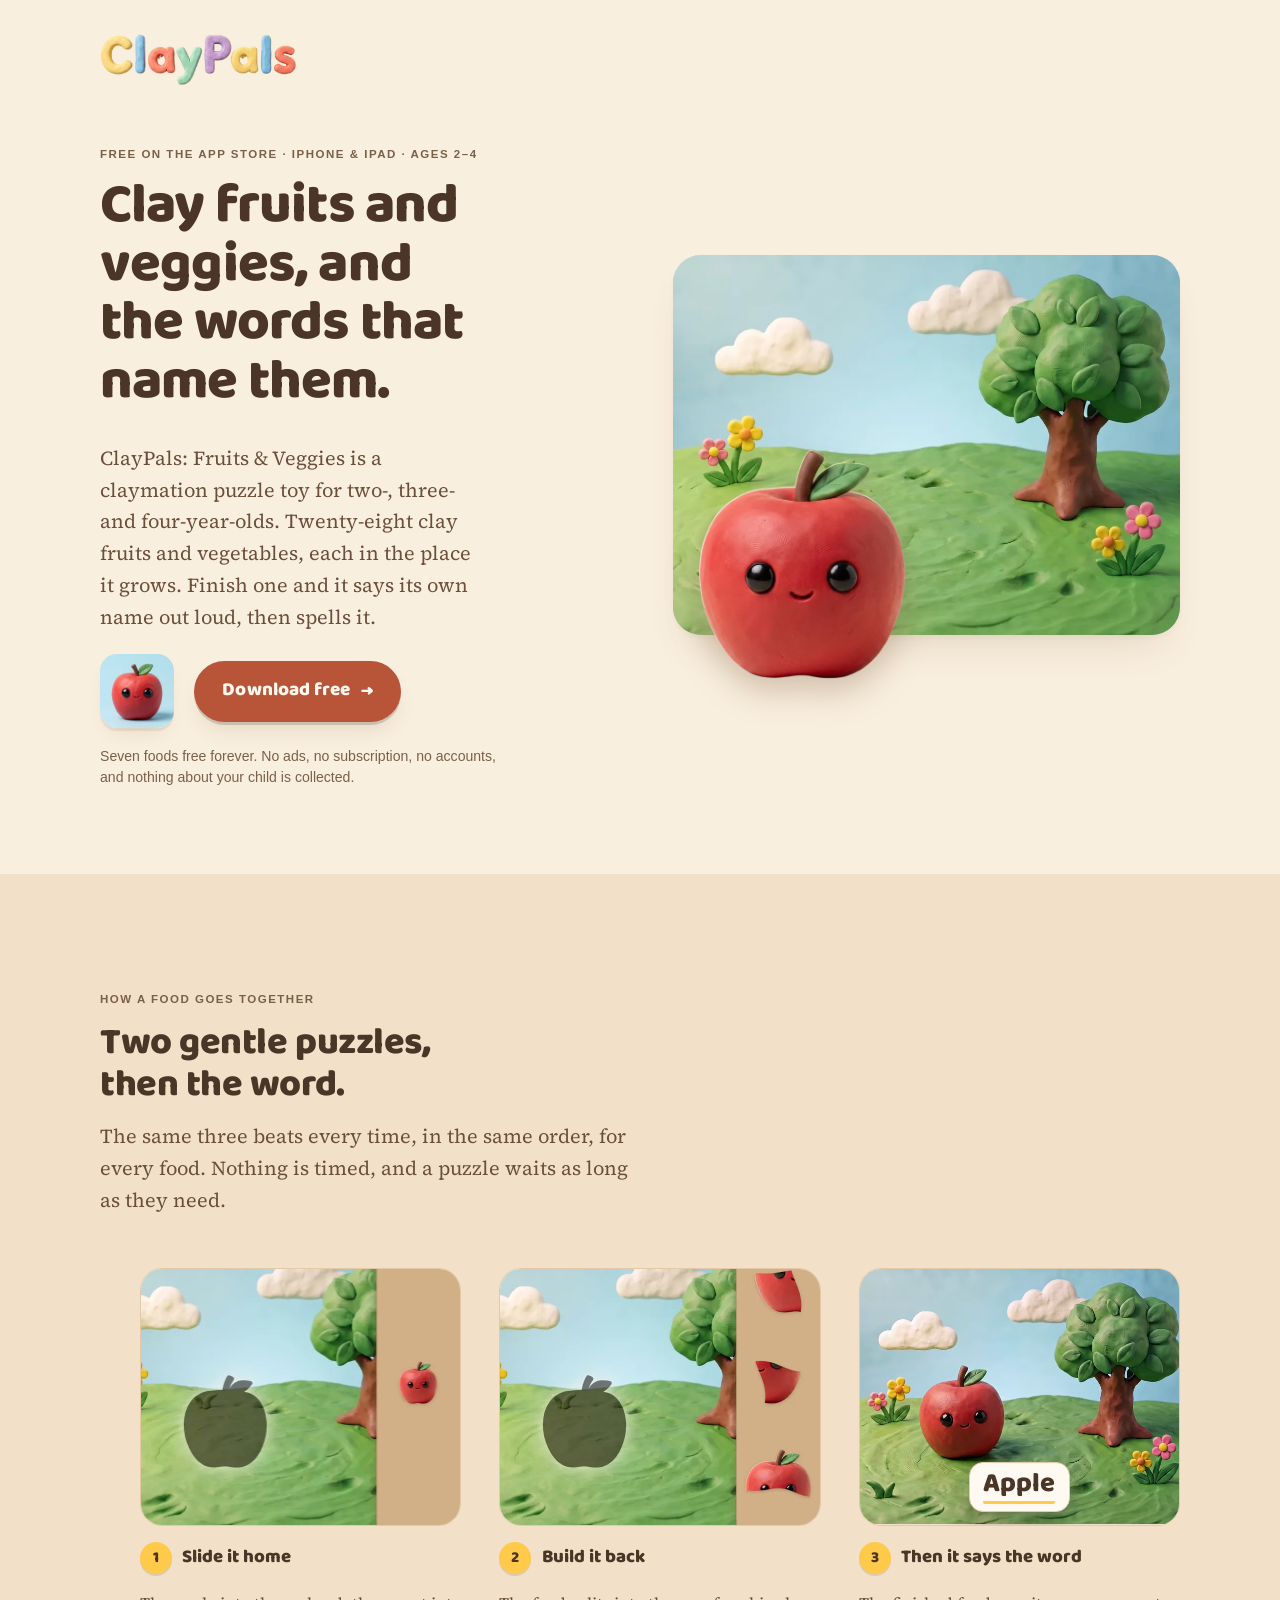
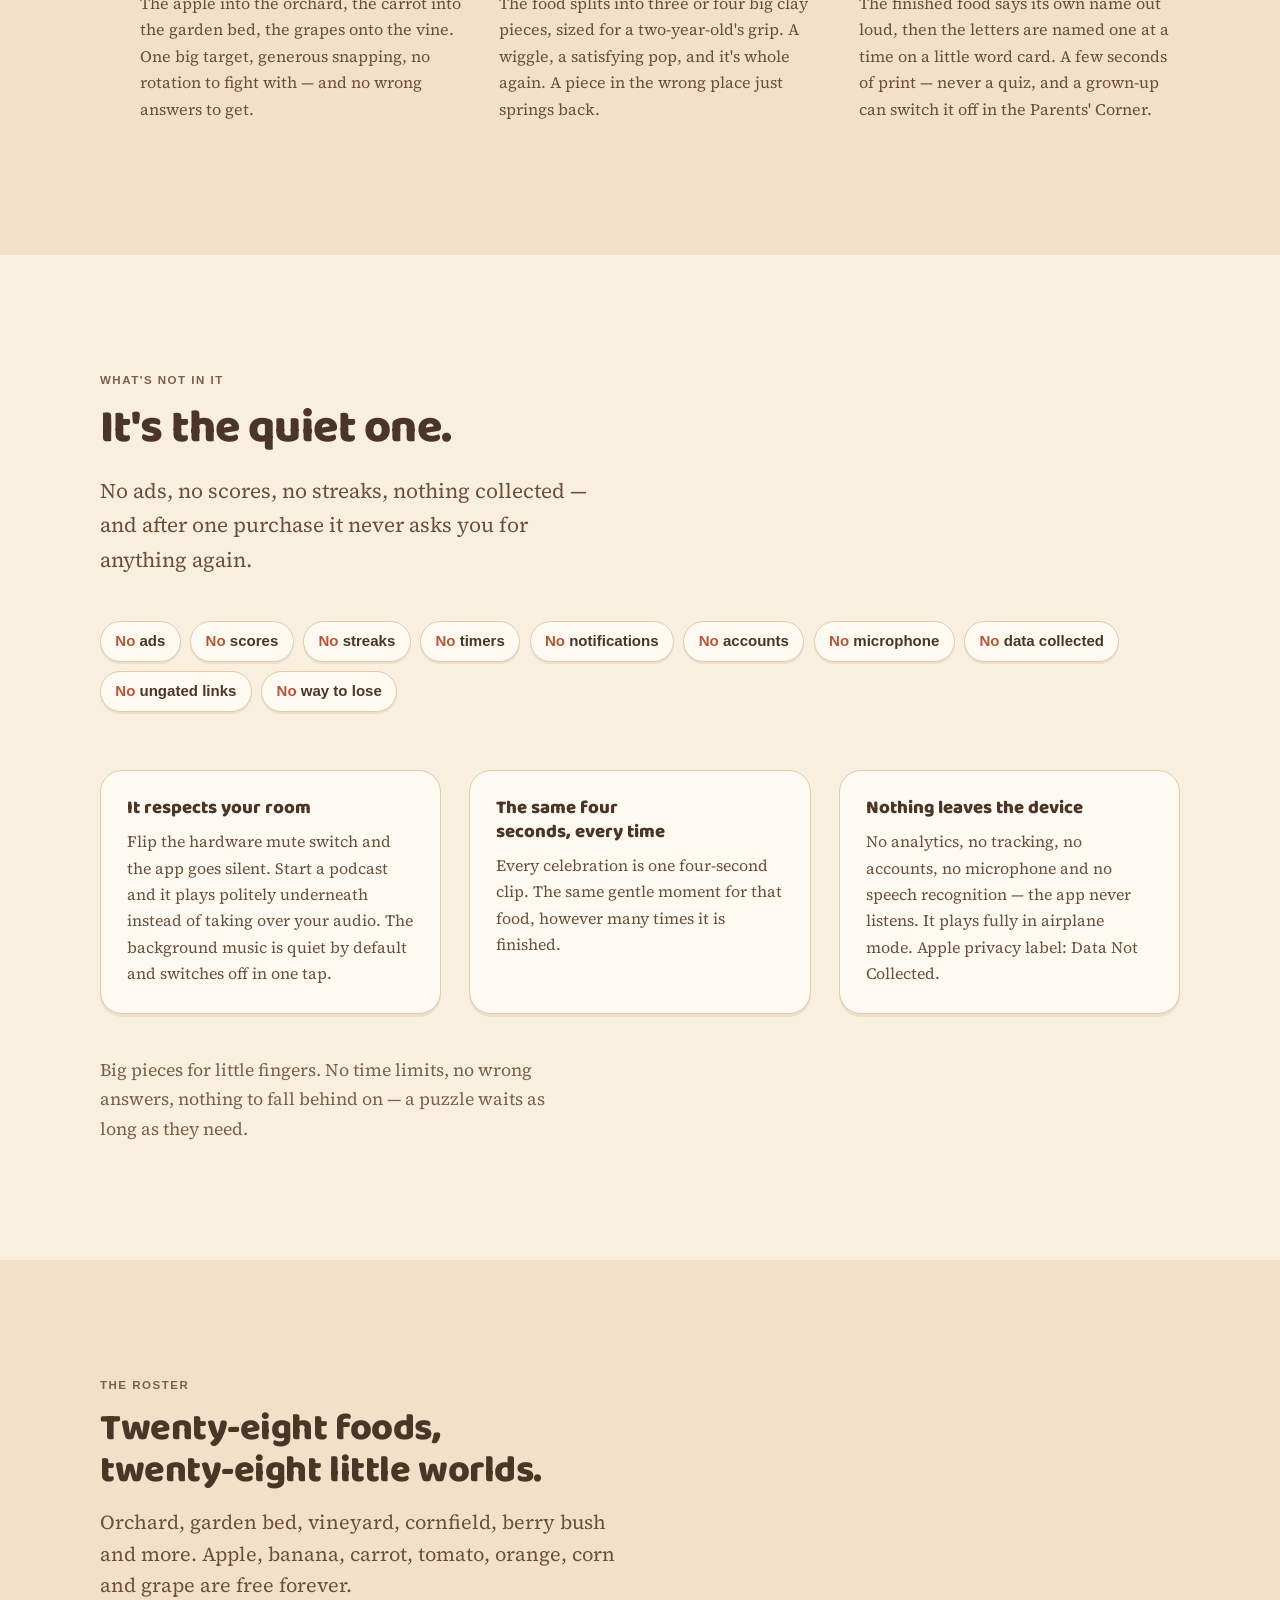
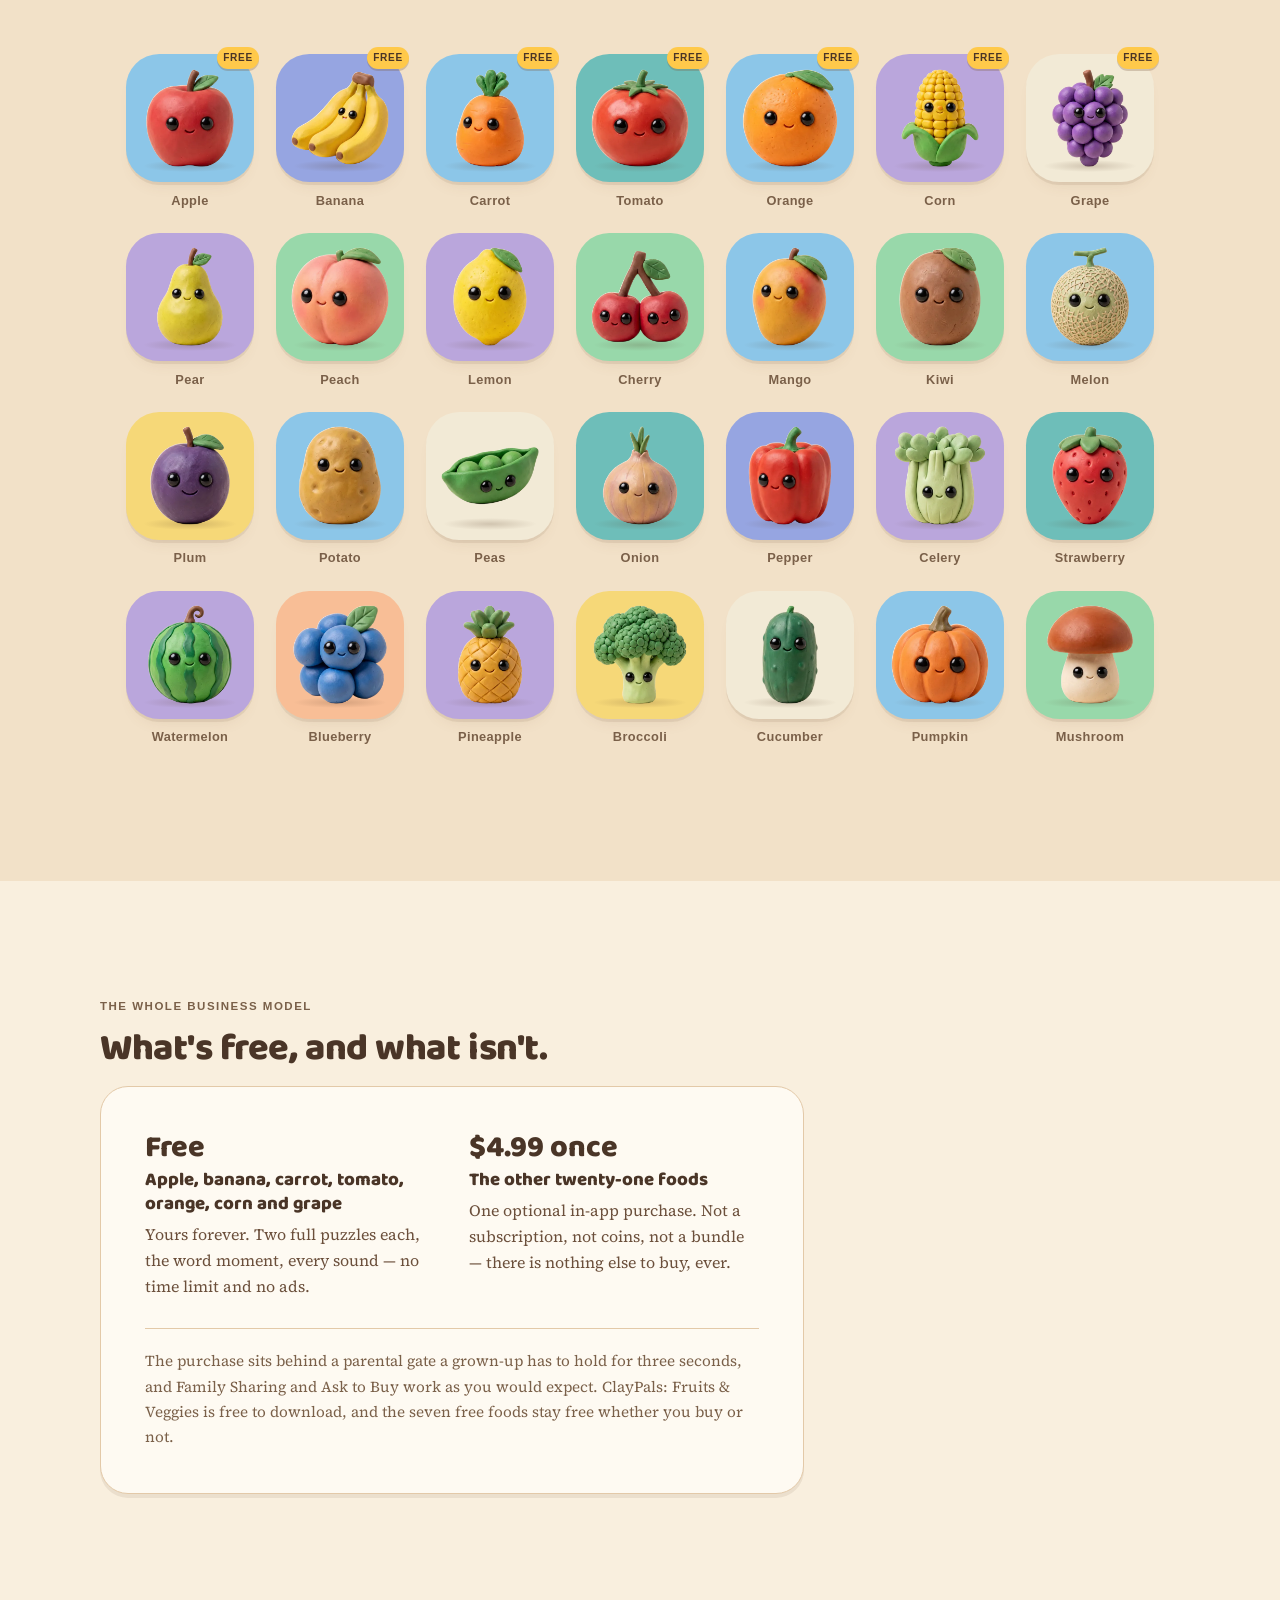
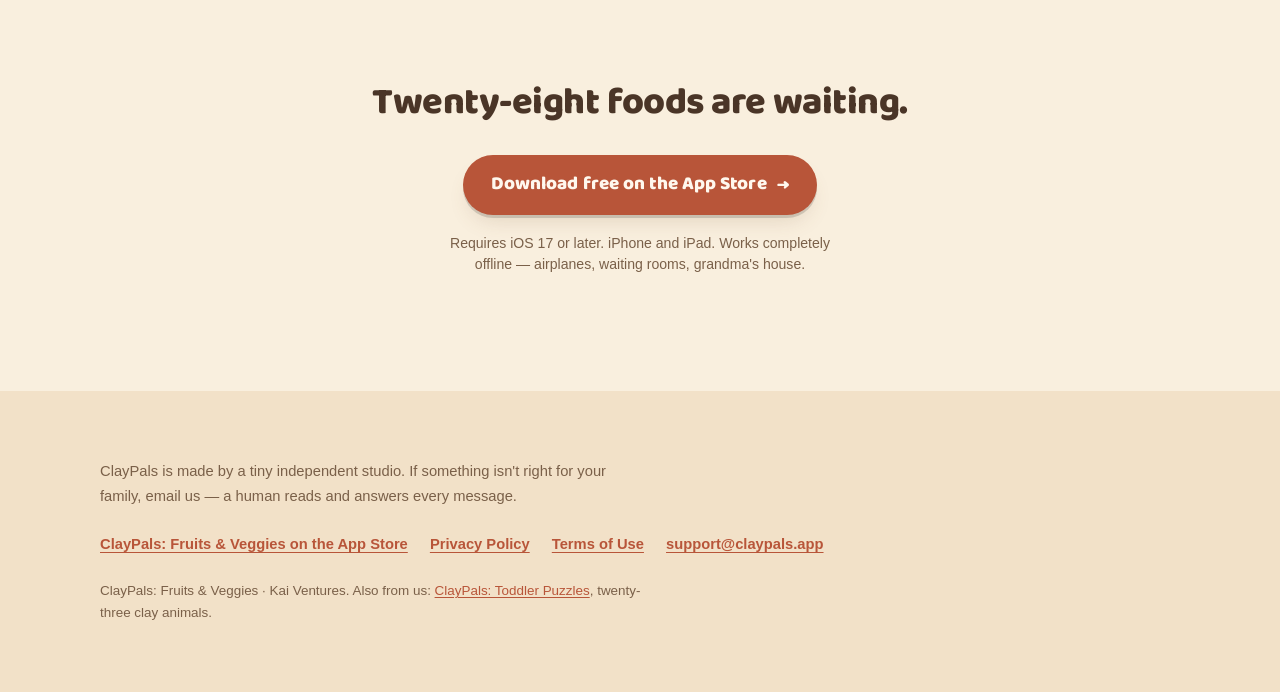
==== produce/index.html @ b1f15585 "site: landing page for ClayPals: Fruits & Veggies at /produce/ claypals.app/produce/ was a 404 while" ====
<!doctype html>
<html lang="en">
<head>
<!-- Google tag (gtag.js) -->
<script async src="https://www.googletagmanager.com/gtag/js?id=G-KVS5B771EK"></script>
<script>
  window.dataLayer = window.dataLayer || [];
  function gtag(){dataLayer.push(arguments);}
  gtag('js', new Date());

  gtag('config', 'G-KVS5B771EK');
</script>

<!-- Meta Pixel Code -->
<script>
!function(f,b,e,v,n,t,s)
{if(f.fbq)return;n=f.fbq=function(){n.callMethod?
n.callMethod.apply(n,arguments):n.queue.push(arguments)};
if(!f._fbq)f._fbq=n;n.push=n;n.loaded=!0;n.version='2.0';
n.queue=[];t=b.createElement(e);t.async=!0;
t.src=v;s=b.getElementsByTagName(e)[0];
s.parentNode.insertBefore(t,s)}(window, document,'script',
'https://connect.facebook.net/en_US/fbevents.js');
fbq('init', '1693906458397139');
fbq('track', 'PageView');
</script>
<noscript><img height="1" width="1" style="display:none"
src="https://www.facebook.com/tr?id=1693906458397139&ev=PageView&noscript=1"
/></noscript>
<!-- End Meta Pixel Code -->

<meta charset="utf-8">
<meta name="viewport" content="width=device-width, initial-scale=1, viewport-fit=cover">
<title>ClayPals: Fruits &amp; Veggies — a claymation puzzle toy for ages 2–4</title>
<meta name="description" content="Slide the clay apple into its orchard, then build it back from big pieces. 28 clay fruits and vegetables for 2–4 year olds. Free on the App Store — no ads, no scores, nothing collected.">
<link rel="canonical" href="https://claypals.app/produce/">

<meta property="og:type" content="website">
<meta property="og:site_name" content="ClayPals">
<meta property="og:title" content="ClayPals: Fruits &amp; Veggies — a claymation puzzle toy for 2–4 year olds">
<meta property="og:description" content="Clay fruits and vegetables, and the words that name them. 28 claymation puzzles, free on the App Store. No ads, no scores, nothing collected.">
<meta property="og:url" content="https://claypals.app/produce/">
<meta property="og:image" content="https://claypals.app/assets/img/og-cover-produce.jpg">
<meta property="og:image:width" content="1200">
<meta property="og:image:height" content="630">
<meta property="og:image:alt" content="A red clay apple in a green clay orchard, beside the word ClayPals.">
<meta name="twitter:card" content="summary_large_image">
<meta name="twitter:title" content="ClayPals: Fruits &amp; Veggies — a claymation puzzle toy for 2–4 year olds">
<meta name="twitter:description" content="Clay fruits and vegetables, and the words that name them. Free on the App Store.">
<meta name="twitter:image" content="https://claypals.app/assets/img/og-cover-produce.jpg">

<!-- Light is the default everywhere, regardless of the visitor's OS setting: the
     app itself is warm cream and the page should look like the app. No
     `media=(prefers-color-scheme)` variant here on purpose — a second, dark
     theme-color would hand a dark-mode phone a dark browser chrome around a
     light page. Dark stays available as an explicit opt-in via
     :root[data-theme="dark"]. -->
<meta name="theme-color" content="#f9efde">
<meta name="apple-itunes-app" content="app-id=6798962112">
<link rel="icon" href="../assets/icon/produce-favicon-32.png" sizes="32x32">
<link rel="apple-touch-icon" href="../assets/icon/produce-apple-touch-icon.png">

<link rel="preload" href="../assets/fonts/baloo800.woff2" as="font" type="font/woff2" crossorigin>
<link rel="preload" href="../assets/fonts/ss4-400.woff2" as="font" type="font/woff2" crossorigin>

<style>
/* ── Faces ─────────────────────────────────────────────────────────────── */
@font-face{font-family:"Baloo 2";src:url(../assets/fonts/baloo800.woff2) format("woff2");font-weight:800;font-style:normal;font-display:swap}
@font-face{font-family:"Baloo 2";src:url(../assets/fonts/baloo600.woff2) format("woff2");font-weight:600;font-style:normal;font-display:swap}
@font-face{font-family:"Source Serif 4";src:url(../assets/fonts/ss4-400.woff2) format("woff2");font-weight:400;font-style:normal;font-display:swap}
@font-face{font-family:"Source Serif 4";src:url(../assets/fonts/ss4-600.woff2) format("woff2");font-weight:600;font-style:normal;font-display:swap}

/* ── Tokens ────────────────────────────────────────────────────────────── */
:root{
  /* Every value below is lifted from the app: ClayPalette.swift, StorePalette
     (ParentalGate.swift) and the tileColor entries in puzzles.json. */
  --bg:#f9efde;            /* ClayPalette.cream */
  --bg-sunk:#f2e1c8;       /* ClayPalette.warmSand */
  --surface:#fefaf2;
  --rim:#e3c9a8;           /* StorePalette.tileRim */
  --ink:#4a3527;
  --ink-body:#6b4f3b;      /* StorePalette.text */
  --ink-soft:#7a6049;
  --terra:#e07a5e;         /* StorePalette.buy */
  --terra-press:#b85539;
  --btn-bg:#b85539;
  --btn-ink:#fff8ee;
  --sky:#8cc6e8;           /* puzzles.json skyBlue — the app icon's ground */
  --shelf:#d3b087;         /* ClayPalette.shelf */
  --shelf-shadow:#7b5b3e;  /* ClayPalette.shelfShadow */
  --star:#ffc94a;          /* StorePalette.star */
  --cast:rgba(123,91,62,.20);
  --cast-soft:rgba(123,91,62,.11);

  --measure:34rem;
  --gutter:clamp(20px,5vw,40px);
  --section:clamp(64px,11vw,116px);
  --radius:28px;
}
/* Dark palette — a dim room, not an inversion. Clay keeps its warmth.
   OPT-IN ONLY. The `@media (prefers-color-scheme:dark)` block that used to sit
   here was removed deliberately: a parent on a dark-mode phone was getting a
   dark page for an app that is warm cream. The tokens in :root above are the
   light ones and they are the default for everyone; dark applies only when
   something explicitly stamps data-theme="dark" on <html>. If a dark rule is
   ever added elsewhere in this file it must be scoped the same way — an
   OS-driven media query anywhere leaves a half-dark page. */
:root[data-theme="dark"]{
  --bg:#241c15; --bg-sunk:#1a140e; --surface:#33261c; --rim:#4c3a2b;
  --ink:#f7e9d4; --ink-body:#e2d1bb; --ink-soft:#bda68d;
  --terra:#ea8b70; --terra-press:#f0a289;
  --btn-bg:#e07a5e; --btn-ink:#2a1e15;
  --shelf:#7b5b3e; --shelf-shadow:#120d09;
  --cast:rgba(0,0,0,.42); --cast-soft:rgba(0,0,0,.28);
}
:root[data-theme="light"]{
  --bg:#f9efde; --bg-sunk:#f2e1c8; --surface:#fefaf2; --rim:#e3c9a8;
  --ink:#4a3527; --ink-body:#6b4f3b; --ink-soft:#7a6049;
  --terra:#e07a5e; --terra-press:#b85539;
  --btn-bg:#b85539; --btn-ink:#fff8ee;
  --shelf:#d3b087; --shelf-shadow:#7b5b3e;
  --cast:rgba(123,91,62,.20); --cast-soft:rgba(123,91,62,.11);
}

/* ── Base ──────────────────────────────────────────────────────────────── */
*,*::before,*::after{box-sizing:border-box}
html{-webkit-text-size-adjust:100%}
body{
  margin:0;background:var(--bg);color:var(--ink-body);
  font-family:"Source Serif 4",Georgia,"Times New Roman",serif;
  font-size:17px;line-height:1.66;
  -webkit-font-smoothing:antialiased;
  overflow-x:hidden;
}
img{max-width:100%;height:auto;display:block}
a{color:var(--terra-press);text-underline-offset:.18em;text-decoration-thickness:.08em}
a:hover{color:var(--terra)}
:focus-visible{outline:3px solid var(--terra);outline-offset:3px;border-radius:6px}

h1,h2,h3,.wordmark,.btn{font-family:"Baloo 2",ui-rounded,"Trebuchet MS",system-ui,sans-serif;font-weight:800;color:var(--ink);text-wrap:balance}
h1{font-size:clamp(2.05rem,6.4vw,3.5rem);line-height:1.05;letter-spacing:-.015em;margin:0 0 .55em}
h2{font-size:clamp(1.55rem,4.4vw,2.35rem);line-height:1.12;letter-spacing:-.012em;margin:0 0 .4em}
h3{font-size:1.16rem;line-height:1.28;margin:0 0 .3em}
p{margin:0 0 1.05em}
p:last-child{margin-bottom:0}

.label{
  font-family:ui-sans-serif,-apple-system,BlinkMacSystemFont,"Segoe UI",Roboto,sans-serif;
  font-size:.72rem;font-weight:650;letter-spacing:.13em;text-transform:uppercase;
  color:var(--ink-soft);margin:0 0 1.1em;
}
.lead{font-size:clamp(1.06rem,2.1vw,1.24rem);line-height:1.6;color:var(--ink-body)}

.wrap{width:min(1080px,100% - var(--gutter)*2);margin-inline:auto}
.prose{max-width:var(--measure)}
section{padding-block:var(--section)}

/* ── Buttons ───────────────────────────────────────────────────────────── */
.btn{
  display:inline-flex;align-items:center;gap:.55em;
  background:var(--btn-bg);color:var(--btn-ink);
  font-size:1.18rem;font-weight:800;letter-spacing:.005em;
  padding:.78em 1.5em;border-radius:999px;text-decoration:none;
  box-shadow:0 3px 0 rgba(0,0,0,.14), 0 12px 22px -8px var(--cast);
  transition:transform .16s cubic-bezier(.2,.9,.3,1.4), box-shadow .16s ease, background-color .16s ease;
}
.btn:hover{color:var(--btn-ink);transform:translateY(-2px);box-shadow:0 5px 0 rgba(0,0,0,.14),0 18px 28px -10px var(--cast)}
.btn:active{transform:translateY(2px);box-shadow:0 1px 0 rgba(0,0,0,.14),0 6px 14px -8px var(--cast)}
.btn .arrow{font-size:.9em;transform:translateY(.04em)}
.btn-note{
  font-family:ui-sans-serif,-apple-system,BlinkMacSystemFont,"Segoe UI",Roboto,sans-serif;
  font-size:.88rem;line-height:1.5;color:var(--ink-soft);margin:1.05em 0 0;max-width:26rem;
}

/* ── Header ────────────────────────────────────────────────────────────── */
.masthead{padding-top:clamp(22px,4vw,34px)}
.wordmark{display:inline-block;text-decoration:none}
.wordmark img{width:clamp(148px,22vw,196px);height:auto}

/* App icon beside the CTA, so the page and the store listing read as one
   product. Corner radius matches how iOS renders a home-screen icon. */
.cta-row{display:flex;align-items:center;gap:clamp(14px,2.5vw,20px);flex-wrap:wrap;margin:0 0 1.05em}
.appicon{
  width:74px;height:74px;flex:none;border-radius:23%;
  box-shadow:0 3px 0 var(--cast-soft),0 10px 20px -10px var(--cast);
}

/* ── Hero ──────────────────────────────────────────────────────────────── */
.hero{padding-top:clamp(30px,6vw,52px);padding-bottom:clamp(48px,8vw,86px)}
.hero-grid{display:grid;gap:clamp(38px,6vw,54px);align-items:center}
@media (min-width:900px){.hero-grid{grid-template-columns:1.02fr 1fr;gap:56px}}
.hero h1{text-wrap:pretty}
.hero .lead{max-width:38ch}
@media (min-width:900px){.hero h1{max-width:15ch;text-wrap:balance}}

/* The diorama: the scene as a photographed plate, the pal standing in it. */
.diorama{position:relative;isolation:isolate;padding-bottom:clamp(26px,5vw,44px)}
.plate{
  position:relative;border-radius:var(--radius);overflow:hidden;
  background:var(--sky);aspect-ratio:4/3;
  box-shadow:0 2px 0 rgba(255,255,255,.5) inset, 0 22px 40px -18px var(--cast), 0 3px 10px -4px var(--cast-soft);
}
.plate img{width:100%;height:100%;object-fit:cover}
.pal{
  position:absolute;left:5%;bottom:0;width:41%;z-index:2;
  filter:drop-shadow(0 14px 16px rgba(123,91,62,.32));
  transform-origin:50% 100%;
}
.pal-shadow{
  position:absolute;left:9%;bottom:calc(clamp(26px,5vw,44px) - 6px);width:40%;height:22px;
  background:radial-gradient(ellipse at center,var(--cast) 0%,rgba(123,91,62,0) 70%);
  z-index:1;
}
:root[data-theme="dark"] .pal-shadow{background:radial-gradient(ellipse at center,rgba(0,0,0,.5) 0%,rgba(0,0,0,0) 70%)}

/* ── Steps ─────────────────────────────────────────────────────────────── */
.band{background:var(--bg-sunk)}
.steps{display:grid;gap:clamp(30px,5vw,44px);margin-top:clamp(34px,5vw,52px)}
@media (min-width:820px){.steps{grid-template-columns:repeat(3,1fr);gap:38px}}
.step{display:grid;gap:1rem;align-content:start}
.step-art{
  position:relative;border-radius:22px;background:var(--surface);
  border:1px solid var(--rim);aspect-ratio:5/4;overflow:hidden;
  display:grid;place-items:center;
}
/* Absolute so the percentage box is definite — a grid row auto-sizes, and a
   percentage height against it silently falls back to auto and overflows. */
.step-art img{position:absolute;inset:0;width:100%;height:100%}
.step-art.bleed img{object-fit:cover}          /* scene composite, pre-cropped 5:4 */
.step-art.inset img{object-fit:contain;padding:18px}   /* cutout, with air around it */
/* Moving panels ride in exactly the same box as the stills — same 5:4 card,
   same 22px radius, same 1px rim, clipped by the card's own overflow:hidden —
   so the three cards still read as one set. Both clips are authored 5:4, so
   `cover` crops nothing; it is here to guarantee the fill if a re-encode ever
   drifts. Absolute for the same reason the images are: a percentage height
   against an auto-sized grid row silently falls back to auto and overflows. */
.step-art video{position:absolute;inset:0;width:100%;height:100%;object-fit:cover;background:var(--bg-sunk)}
.step-art--slide,.step-art--build{background:var(--shelf)}
.step-art--word{background:var(--bg)}
.step-num{
  display:inline-grid;place-items:center;width:2rem;height:2rem;flex:none;
  background:var(--star);color:#4a3527;border-radius:50%;
  font-family:"Baloo 2",ui-rounded,system-ui,sans-serif;font-weight:800;font-size:.98rem;
  box-shadow:0 2px 0 rgba(0,0,0,.10);
}
.step-head{display:flex;align-items:center;gap:.65rem}
.step-head h3{margin:0}
.step p{font-size:1rem;color:var(--ink-body)}

/* Word card — the produce app's word card, rebuilt in CSS. This is NOT the
   animals page's tan clay card: Fruits & Veggies shows a cream card with the
   word in mixed case over a yellow crayon underline (App Store screenshot
   04-word-moment, claypals-produce docs/release/screenshots). It sits over the
   completion film, low and small, because the apple stands lower in its film
   than the dog does in his, and a bigger card would cover its face. */
.wordcard{
  background:var(--surface);border:1px solid var(--rim);border-radius:14px;
  padding:.28em .8em .42em;
}
.step-art--word .wordcard{
  position:relative;z-index:1;align-self:end;margin-bottom:4%;
  box-shadow:0 3px 0 var(--cast-soft), 0 10px 24px rgba(0,0,0,.24);
}
.wordcard span{
  display:block;font-family:"Baloo 2",ui-rounded,system-ui,sans-serif;font-weight:800;
  font-size:clamp(1.35rem,2.6vw,1.7rem);line-height:1.15;color:var(--ink);
  border-bottom:3px solid var(--star);border-radius:2px;padding-bottom:.06em;
}

/* ── Quiet section ─────────────────────────────────────────────────────── */
.quiet-statement{font-size:clamp(1.9rem,5.6vw,2.9rem)}
.quiet-sub{font-size:clamp(1.08rem,2.4vw,1.3rem);max-width:32rem;color:var(--ink-body)}
.chips{display:flex;flex-wrap:wrap;gap:.6rem;margin:clamp(30px,5vw,44px) 0 0;padding:0;list-style:none}
.chips li{
  font-family:ui-sans-serif,-apple-system,BlinkMacSystemFont,"Segoe UI",Roboto,sans-serif;
  font-size:.94rem;font-weight:600;color:var(--ink);
  background:var(--surface);border:1px solid var(--rim);
  padding:.46em .95em;border-radius:999px;
  box-shadow:0 2px 0 var(--cast-soft);
}
.chips li b{font-weight:800;color:var(--terra-press)}

.proofs{display:grid;gap:clamp(22px,3.5vw,28px);margin-top:clamp(38px,6vw,58px)}
@media (min-width:760px){.proofs{grid-template-columns:repeat(3,1fr)}}
.proof{
  background:var(--surface);border:1px solid var(--rim);border-radius:22px;
  padding:clamp(20px,3vw,26px);box-shadow:0 3px 0 var(--cast-soft);
}
.proof h3{margin-bottom:.45em}
.proof p{font-size:.99rem;margin:0}
.pace{margin-top:clamp(30px,4vw,42px);font-size:1.1rem;color:var(--ink-soft);max-width:30rem}

/* ── Shelf of foods ─────────────────────────────────────────────────────── */
.shelf{display:flex;flex-wrap:wrap;justify-content:center;gap:clamp(14px,2.4vw,22px);margin-top:clamp(36px,5vw,52px);padding:0;list-style:none}
.shelf li{flex:0 1 100px;max-width:150px;text-align:center}  /* 3 across at 390px */
@media (min-width:560px){.shelf li{flex-basis:132px}}
/* 128px lands 7 per row at full width, so 28 breaks 7·7·7·7 rather than 8·8·8·4. */
@media (min-width:900px){.shelf li{flex-basis:128px}}
.tile{
  position:relative;aspect-ratio:1;border-radius:26%;
  display:grid;place-items:center;padding:9%;
  box-shadow:0 3px 0 var(--cast-soft),0 10px 18px -12px var(--cast);
}
.tile::after{
  content:"";position:absolute;inset:auto 14% 8% 14%;height:9%;border-radius:50%;
  background:radial-gradient(ellipse at center,rgba(90,62,40,.22) 0%,rgba(90,62,40,0) 72%);
}
.tile img{position:relative;z-index:1;width:100%}
.tile .free{
  position:absolute;z-index:2;top:-7px;right:-5px;
  font-family:ui-sans-serif,-apple-system,BlinkMacSystemFont,"Segoe UI",Roboto,sans-serif;
  font-size:.63rem;font-weight:800;letter-spacing:.07em;text-transform:uppercase;
  background:var(--star);color:#4a3527;padding:.28em .6em;border-radius:999px;
  box-shadow:0 2px 0 rgba(123,91,62,.28);
}
.shelf .name{
  display:block;margin-top:.6em;
  font-family:ui-sans-serif,-apple-system,BlinkMacSystemFont,"Segoe UI",Roboto,sans-serif;
  font-size:.8rem;font-weight:600;letter-spacing:.03em;color:var(--ink-soft);
}

/* ── Price ─────────────────────────────────────────────────────────────── */
.price-card{
  background:var(--surface);border:1px solid var(--rim);border-radius:var(--radius);
  padding:clamp(26px,5vw,44px);box-shadow:0 4px 0 var(--cast-soft);
  max-width:44rem;
}
.price-split{display:grid;gap:clamp(20px,3vw,30px);margin:0 0 1.6em;padding:0;list-style:none}
@media (min-width:640px){.price-split{grid-template-columns:1fr 1fr;gap:34px}}
.price-split h3{margin-bottom:.25em}
.price-split .amount{
  font-family:"Baloo 2",ui-rounded,system-ui,sans-serif;font-weight:800;
  font-size:1.9rem;color:var(--ink);line-height:1.1;display:block;margin-bottom:.18em;
}
.price-split p{font-size:.99rem;margin:0}
.fineprint{font-size:.95rem;color:var(--ink-soft);border-top:1px solid var(--rim);padding-top:1.3em;margin-top:0}

/* ── Closing + footer ──────────────────────────────────────────────────── */
.closing{text-align:center;padding-top:clamp(38px,6vw,72px)}
.closing .btn{margin-top:.8em}
.closing .btn-note{margin-inline:auto}
footer{
  background:var(--bg-sunk);padding-block:clamp(44px,7vw,68px);
  font-family:ui-sans-serif,-apple-system,BlinkMacSystemFont,"Segoe UI",Roboto,sans-serif;
  font-size:.92rem;color:var(--ink-soft);
}
footer p{max-width:34rem}
.footlinks{display:flex;flex-wrap:wrap;gap:.5em 1.5em;margin:1.6em 0 1.6em;padding:0;list-style:none}
.footlinks a{font-weight:600}
.colophon{font-size:.84rem;color:var(--ink-soft)}

/* ── Motion ────────────────────────────────────────────────────────────── */
.js .reveal{opacity:0;transform:translateY(16px)}
.js .reveal.in{opacity:1;transform:none;transition:opacity .6s ease,transform .6s cubic-bezier(.22,.8,.3,1)}
.js .shelf li{opacity:0;transform:translateY(12px) scale(.96)}
.js .shelf li.in{opacity:1;transform:none;transition:opacity .5s ease,transform .5s cubic-bezier(.22,.9,.3,1.15);transition-delay:calc(var(--i) * 26ms)}
.shelf li .tile{transition:transform .22s cubic-bezier(.2,.9,.3,1.5)}
.shelf li:hover .tile{transform:translateY(-5px) rotate(-1.4deg)}

/* One orchestrated arrival: the plate settles, then the pal drops into it. */
.js .plate{animation:plate-in .7s cubic-bezier(.22,.8,.3,1) both}
.js .pal{animation:pal-drop .78s cubic-bezier(.3,.7,.4,1) .34s both}
.js .pal-shadow{animation:shadow-in .5s ease .82s both}
@keyframes plate-in{from{opacity:0;transform:translateY(18px) scale(.985)}to{opacity:1;transform:none}}
@keyframes pal-drop{
  0%{opacity:0;transform:translateY(-38%) scaleY(1.06) scaleX(.96)}
  55%{opacity:1}
  72%{transform:translateY(0) scaleY(.90) scaleX(1.07)}
  86%{transform:translateY(0) scaleY(1.04) scaleX(.98)}
  100%{opacity:1;transform:translateY(0) scale(1)}
}
@keyframes shadow-in{from{opacity:0}to{opacity:1}}

@media (prefers-reduced-motion:reduce){
  *,*::before,*::after{animation-duration:.001ms !important;animation-delay:0ms !important;transition-duration:.001ms !important}
  .js .reveal,.js .shelf li{opacity:1;transform:none}
  /* Looping video is motion too, and this is a page about a calm product. The
     poster takes the video's place — same frame, same box, so the card is not
     visibly emptier, it just stops moving. The inline script after the steps
     is what stops the file being DOWNLOADED; this rule is what stops it being
     SEEN, and it holds with JavaScript off. */
  .step-art video{display:none}
  .step-art--word{background:url(../assets/img/word-apple-poster.webp) center/cover no-repeat}
}
</style>
</head>
<body>
<script>document.documentElement.classList.add("js");</script>

<header class="masthead">
  <div class="wrap">
    <a class="wordmark" href="./">
      <img src="../assets/img/wordmark-320.webp"
           srcset="../assets/img/wordmark-320.webp 320w, ../assets/img/wordmark-560.webp 560w"
           sizes="(min-width:900px) 196px, 22vw"
           width="320" height="83" alt="ClayPals" fetchpriority="high" decoding="async">
    </a>
  </div>
</header>

<main>
  <!-- ── Hero ──────────────────────────────────────────────────────────── -->
  <section class="hero">
    <div class="wrap hero-grid">
      <div>
        <p class="label">Free on the App&nbsp;Store · iPhone &amp; iPad · Ages&nbsp;2–4</p>
        <h1>Clay fruits and veggies, and the words that name them.</h1>
        <p class="lead">ClayPals: Fruits &amp; Veggies is a claymation puzzle toy for two-, three-
          and four-year-olds. Twenty-eight clay fruits and vegetables, each in the place it grows.
          Finish one and it says its own name out loud, then spells it.</p>
        <div class="cta-row">
          <img class="appicon" src="../assets/icon/produce-icon-160.webp" width="160" height="160"
               decoding="async" alt="The ClayPals: Fruits &amp; Veggies app icon: a red clay apple on a sky-blue ground.">
          <a class="btn" data-cta="hero" href="https://apps.apple.com/us/app/claypals-fruits-veggies/id6798962112">
            Download free <span class="arrow" aria-hidden="true">→</span></a>
        </div>
        <p class="btn-note">Seven foods free forever. No ads, no subscription, no accounts,
          and nothing about your child is collected.</p>
      </div>

      <div class="diorama">
        <div class="plate">
          <img src="../assets/img/hero-scene-apple-960.webp"
               srcset="../assets/img/hero-scene-apple-960.webp 960w, ../assets/img/hero-scene-apple-1440.webp 1440w"
               sizes="(min-width:900px) 46vw, 92vw"
               width="960" height="717" fetchpriority="high" decoding="async"
               alt="A clay orchard scene: green modelling-clay grass, a leafy apple tree, little yellow and pink flowers and soft white clouds.">
        </div>
        <div class="pal-shadow" aria-hidden="true"></div>
        <img class="pal" src="../assets/img/hero-apple-440.webp"
             srcset="../assets/img/hero-apple-440.webp 440w, ../assets/img/hero-apple-640.webp 640w"
             sizes="(min-width:900px) 22vw, 44vw"
             width="440" height="487" decoding="async"
             alt="A smiling red clay apple, ready to be dropped into the scene.">
      </div>
    </div>
  </section>

  <!-- ── How it plays ──────────────────────────────────────────────────── -->
  <section class="band">
    <div class="wrap">
      <div class="prose reveal">
        <p class="label">How a food goes together</p>
        <h2>Two gentle puzzles, then the word.</h2>
        <p class="lead">The same three beats every time, in the same order, for every food.
          Nothing is timed, and a puzzle waits as long as they need.</p>
      </div>

      <ol class="steps">
        <li class="step reveal">
          <!-- The apple throughout, as the animals page uses the dog throughout:
               the three cards are one sentence about one food.
               Panels 1 and 2 are STILLS for now — real App Store captures from
               the iPad build (docs/release/screenshots/ipad-13/02 and 03 in
               claypals-produce), cropped 5:4 at (440,214)-(2752,2064) so the home
               button is fully out of frame rather than half in it. The animals
               page plays simulator recordings here; the produce recordings are
               owed (blocked on the Xcode licence, which stops simctl). When they
               exist, swap each <img> for the same <video> block the animals page
               uses, and keep these files as the posters. -->
          <div class="step-art bleed">
            <img src="../assets/img/slide-apple-poster.webp" width="640" height="512"
                 loading="lazy" decoding="async"
                 alt="The clay orchard with the apple's dark outline waiting on the grass, and the whole clay apple on the shelf beside it, ready to be slid home.">
          </div>
          <div class="step-head"><span class="step-num" aria-hidden="true">1</span><h3>Slide it home</h3></div>
          <p>The apple into the orchard, the carrot into the garden bed, the grapes onto the
            vine. One big target, generous snapping, no rotation to fight with — and no wrong
            answers to get.</p>
        </li>
        <li class="step reveal">
          <div class="step-art bleed">
            <img src="../assets/img/build-apple-poster.webp" width="640" height="512"
                 loading="lazy" decoding="async"
                 alt="The apple's outline on the orchard grass, with its three big clay pieces waiting on the shelf to be pressed back into place.">
          </div>
          <div class="step-head"><span class="step-num" aria-hidden="true">2</span><h3>Build it back</h3></div>
          <p>The food splits into three or four big clay pieces, sized for a two-year-old's grip.
            A wiggle, a satisfying pop, and it's whole again. A piece in the wrong place just
            springs back.</p>
        </li>
        <li class="step reveal">
          <!-- The apple completion film the app itself plays, straight from the
               bundle (claypals-produce ClayPals/Resources/video/apple_completion.mp4),
               centre-cropped 1440x1080 -> 1350x1080 (5:4), transcoded off HEVC
               because Chrome and Firefox will not decode it. Card over film is
               exactly what a child sees. -->
          <div class="step-art step-art--word">
            <video width="640" height="512" autoplay muted loop playsinline preload="metadata"
                   poster="../assets/img/word-apple-poster.webp"
                   aria-label="The finished clay apple in its sunny orchard after its name is read out.">
              <source src="../assets/video/word-apple.webm" type="video/webm">
              <source src="../assets/video/word-apple.mp4" type="video/mp4">
            </video>
            <div class="wordcard" aria-hidden="true"><span>Apple</span></div>
          </div>
          <div class="step-head"><span class="step-num" aria-hidden="true">3</span><h3>Then it says the word</h3></div>
          <p>The finished food says its own name out loud, then the letters are named one at a
            time on a little word card. A few seconds of print — never a quiz, and a grown-up can
            switch it off in the Parents' Corner.</p>
        </li>
      </ol>
      <script>
      /* prefers-reduced-motion, the download half. The media query above hides
         the panel video, but `autoplay` has already told the browser to go
         and fetch them — hiding an element does not cancel that. Removing the
         <source> children and calling load() aborts the selection before the
         response lands, so a visitor who has asked for less motion also pays
         none of the bytes for it.
         This runs inline, immediately after the elements it edits, rather than
         from the script at the end of the body: by then the fetch is already in
         flight. Guarded on matchMedia so an old browser simply keeps playing. */
      (function () {
        if (!window.matchMedia || !matchMedia("(prefers-reduced-motion: reduce)").matches) return;
        var vids = document.querySelectorAll(".steps video");
        for (var i = 0; i < vids.length; i++) {
          var v = vids[i];
          v.removeAttribute("autoplay");
          while (v.firstElementChild) v.removeChild(v.firstElementChild);
          v.pause();
          v.load();
        }
      })();
      </script>
    </div>
  </section>

  <!-- ── The quiet one ─────────────────────────────────────────────────── -->
  <section>
    <div class="wrap">
      <div class="prose reveal">
        <p class="label">What's not in it</p>
        <h2 class="quiet-statement">It's the quiet one.</h2>
        <p class="quiet-sub">No ads, no scores, no streaks, nothing collected — and after one
          purchase it never asks you for anything again.</p>
      </div>

      <ul class="chips reveal">
        <li><b>No</b> ads</li>
        <li><b>No</b> scores</li>
        <li><b>No</b> streaks</li>
        <li><b>No</b> timers</li>
        <li><b>No</b> notifications</li>
        <li><b>No</b> accounts</li>
        <li><b>No</b> microphone</li>
        <li><b>No</b> data collected</li>
        <li><b>No</b> ungated links</li>
        <li><b>No</b> way to lose</li>
      </ul>

      <div class="proofs">
        <div class="proof reveal">
          <h3>It respects your room</h3>
          <p>Flip the hardware mute switch and the app goes silent. Start a podcast and it plays
            politely underneath instead of taking over your audio. The background music is quiet
            by default and switches off in one tap.</p>
        </div>
        <div class="proof reveal">
          <h3>The same four seconds, every time</h3>
          <p>Every celebration is one four-second clip. The same gentle moment for that food,
            however many times it is finished.</p>
        </div>
        <div class="proof reveal">
          <h3>Nothing leaves the device</h3>
          <p>No analytics, no tracking, no accounts, no microphone and no speech recognition —
            the app never listens. It plays fully in airplane mode. Apple privacy label:
            Data Not Collected.</p>
        </div>
      </div>

      <p class="pace reveal">Big pieces for little fingers. No time limits, no wrong answers,
        nothing to fall behind on — a puzzle waits as long as they need.</p>
    </div>
  </section>

  <!-- ── The 28 ────────────────────────────────────────────────────────── -->
  <section class="band">
    <div class="wrap">
      <div class="prose reveal">
        <p class="label">The roster</p>
        <h2>Twenty-eight foods, twenty-eight little worlds.</h2>
        <p class="lead">Orchard, garden bed, vineyard, cornfield, berry bush and more. Apple, banana,
          carrot, tomato, orange, corn and grape are free forever.</p>
      </div>
      <ul class="shelf" id="shelf">
        <li style="--i:0">
          <div class="tile" style="background:rgb(140,198,232)">
            <span class="free">Free</span>
            <img src="../assets/img/produce/apple.webp" width="400" height="400"
                 loading="lazy" decoding="async" alt="A clay apple.">
          </div>
          <span class="name">Apple</span>
        </li>
        <li style="--i:1">
          <div class="tile" style="background:rgb(150,165,225)">
            <span class="free">Free</span>
            <img src="../assets/img/produce/banana.webp" width="400" height="400"
                 loading="lazy" decoding="async" alt="A clay banana.">
          </div>
          <span class="name">Banana</span>
        </li>
        <li style="--i:2">
          <div class="tile" style="background:rgb(140,198,232)">
            <span class="free">Free</span>
            <img src="../assets/img/produce/carrot.webp" width="400" height="400"
                 loading="lazy" decoding="async" alt="A clay carrot.">
          </div>
          <span class="name">Carrot</span>
        </li>
        <li style="--i:3">
          <div class="tile" style="background:rgb(110,190,185)">
            <span class="free">Free</span>
            <img src="../assets/img/produce/tomato.webp" width="400" height="400"
                 loading="lazy" decoding="async" alt="A clay tomato.">
          </div>
          <span class="name">Tomato</span>
        </li>
        <li style="--i:4">
          <div class="tile" style="background:rgb(140,198,232)">
            <span class="free">Free</span>
            <img src="../assets/img/produce/orange.webp" width="400" height="400"
                 loading="lazy" decoding="async" alt="A clay orange.">
          </div>
          <span class="name">Orange</span>
        </li>
        <li style="--i:5">
          <div class="tile" style="background:rgb(186,166,220)">
            <span class="free">Free</span>
            <img src="../assets/img/produce/corn.webp" width="400" height="400"
                 loading="lazy" decoding="async" alt="Clay corn.">
          </div>
          <span class="name">Corn</span>
        </li>
        <li style="--i:6">
          <div class="tile" style="background:rgb(242,234,214)">
            <span class="free">Free</span>
            <img src="../assets/img/produce/grape.webp" width="400" height="400"
                 loading="lazy" decoding="async" alt="Clay grapes.">
          </div>
          <span class="name">Grape</span>
        </li>
        <li style="--i:7">
          <div class="tile" style="background:rgb(186,166,220)">
            <img src="../assets/img/produce/pear.webp" width="400" height="400"
                 loading="lazy" decoding="async" alt="A clay pear.">
          </div>
          <span class="name">Pear</span>
        </li>
        <li style="--i:8">
          <div class="tile" style="background:rgb(152,216,170)">
            <img src="../assets/img/produce/peach.webp" width="400" height="400"
                 loading="lazy" decoding="async" alt="A clay peach.">
          </div>
          <span class="name">Peach</span>
        </li>
        <li style="--i:9">
          <div class="tile" style="background:rgb(186,166,220)">
            <img src="../assets/img/produce/lemon.webp" width="400" height="400"
                 loading="lazy" decoding="async" alt="A clay lemon.">
          </div>
          <span class="name">Lemon</span>
        </li>
        <li style="--i:10">
          <div class="tile" style="background:rgb(152,216,170)">
            <img src="../assets/img/produce/cherry.webp" width="400" height="400"
                 loading="lazy" decoding="async" alt="A clay cherry.">
          </div>
          <span class="name">Cherry</span>
        </li>
        <li style="--i:11">
          <div class="tile" style="background:rgb(140,198,232)">
            <img src="../assets/img/produce/mango.webp" width="400" height="400"
                 loading="lazy" decoding="async" alt="A clay mango.">
          </div>
          <span class="name">Mango</span>
        </li>
        <li style="--i:12">
          <div class="tile" style="background:rgb(152,216,170)">
            <img src="../assets/img/produce/kiwi.webp" width="400" height="400"
                 loading="lazy" decoding="async" alt="A clay kiwi.">
          </div>
          <span class="name">Kiwi</span>
        </li>
        <li style="--i:13">
          <div class="tile" style="background:rgb(140,198,232)">
            <img src="../assets/img/produce/melon.webp" width="400" height="400"
                 loading="lazy" decoding="async" alt="A clay melon.">
          </div>
          <span class="name">Melon</span>
        </li>
        <li style="--i:14">
          <div class="tile" style="background:rgb(246,216,120)">
            <img src="../assets/img/produce/plum.webp" width="400" height="400"
                 loading="lazy" decoding="async" alt="A clay plum.">
          </div>
          <span class="name">Plum</span>
        </li>
        <li style="--i:15">
          <div class="tile" style="background:rgb(140,198,232)">
            <img src="../assets/img/produce/potato.webp" width="400" height="400"
                 loading="lazy" decoding="async" alt="A clay potato.">
          </div>
          <span class="name">Potato</span>
        </li>
        <li style="--i:16">
          <div class="tile" style="background:rgb(242,234,214)">
            <img src="../assets/img/produce/peas.webp" width="400" height="400"
                 loading="lazy" decoding="async" alt="Clay peas.">
          </div>
          <span class="name">Peas</span>
        </li>
        <li style="--i:17">
          <div class="tile" style="background:rgb(110,190,185)">
            <img src="../assets/img/produce/onion.webp" width="400" height="400"
                 loading="lazy" decoding="async" alt="A clay onion.">
          </div>
          <span class="name">Onion</span>
        </li>
        <li style="--i:18">
          <div class="tile" style="background:rgb(150,165,225)">
            <img src="../assets/img/produce/pepper.webp" width="400" height="400"
                 loading="lazy" decoding="async" alt="A clay pepper.">
          </div>
          <span class="name">Pepper</span>
        </li>
        <li style="--i:19">
          <div class="tile" style="background:rgb(186,166,220)">
            <img src="../assets/img/produce/celery.webp" width="400" height="400"
                 loading="lazy" decoding="async" alt="Clay celery.">
          </div>
          <span class="name">Celery</span>
        </li>
        <li style="--i:20">
          <div class="tile" style="background:rgb(110,190,185)">
            <img src="../assets/img/produce/strawberry.webp" width="400" height="400"
                 loading="lazy" decoding="async" alt="A clay strawberry.">
          </div>
          <span class="name">Strawberry</span>
        </li>
        <li style="--i:21">
          <div class="tile" style="background:rgb(186,166,220)">
            <img src="../assets/img/produce/watermelon.webp" width="400" height="400"
                 loading="lazy" decoding="async" alt="A clay watermelon.">
          </div>
          <span class="name">Watermelon</span>
        </li>
        <li style="--i:22">
          <div class="tile" style="background:rgb(248,190,150)">
            <img src="../assets/img/produce/blueberry.webp" width="400" height="400"
                 loading="lazy" decoding="async" alt="A clay blueberry.">
          </div>
          <span class="name">Blueberry</span>
        </li>
        <li style="--i:23">
          <div class="tile" style="background:rgb(186,166,220)">
            <img src="../assets/img/produce/pineapple.webp" width="400" height="400"
                 loading="lazy" decoding="async" alt="A clay pineapple.">
          </div>
          <span class="name">Pineapple</span>
        </li>
        <li style="--i:24">
          <div class="tile" style="background:rgb(246,216,120)">
            <img src="../assets/img/produce/broccoli.webp" width="400" height="400"
                 loading="lazy" decoding="async" alt="Clay broccoli.">
          </div>
          <span class="name">Broccoli</span>
        </li>
        <li style="--i:25">
          <div class="tile" style="background:rgb(242,234,214)">
            <img src="../assets/img/produce/cucumber.webp" width="400" height="400"
                 loading="lazy" decoding="async" alt="A clay cucumber.">
          </div>
          <span class="name">Cucumber</span>
        </li>
        <li style="--i:26">
          <div class="tile" style="background:rgb(140,198,232)">
            <img src="../assets/img/produce/pumpkin.webp" width="400" height="400"
                 loading="lazy" decoding="async" alt="A clay pumpkin.">
          </div>
          <span class="name">Pumpkin</span>
        </li>
        <li style="--i:27">
          <div class="tile" style="background:rgb(152,216,170)">
            <img src="../assets/img/produce/mushroom.webp" width="400" height="400"
                 loading="lazy" decoding="async" alt="A clay mushroom.">
          </div>
          <span class="name">Mushroom</span>
        </li>
      </ul>
    </div>
  </section>

  <!-- ── Price ─────────────────────────────────────────────────────────── -->
  <section>
    <div class="wrap">
      <div class="prose reveal">
        <p class="label">The whole business model</p>
        <h2>What's free, and what isn't.</h2>
      </div>
      <div class="price-card reveal">
        <ul class="price-split">
          <li>
            <span class="amount">Free</span>
            <h3>Apple, banana, carrot, tomato, orange, corn and grape</h3>
            <p>Yours forever. Two full puzzles each, the word moment, every sound — no time
              limit and no ads.</p>
          </li>
          <li>
            <span class="amount">$4.99 once</span>
            <h3>The other twenty-one foods</h3>
            <p>One optional in-app purchase. Not a subscription, not coins, not a bundle —
              there is nothing else to buy, ever.</p>
          </li>
        </ul>
        <p class="fineprint">The purchase sits behind a parental gate a grown-up has to hold for
          three seconds, and Family Sharing and Ask&nbsp;to&nbsp;Buy work as you would expect.
          ClayPals: Fruits &amp; Veggies is free to download, and the seven free foods stay free whether
          you buy or not.</p>
      </div>
    </div>
  </section>

  <!-- ── Closing ───────────────────────────────────────────────────────── -->
  <section class="closing">
    <div class="wrap prose" style="margin-inline:auto">
      <h2 class="reveal">Twenty-eight foods are waiting.</h2>
      <p class="reveal"><a class="btn" data-cta="closing" href="https://apps.apple.com/us/app/claypals-fruits-veggies/id6798962112">
        Download free on the App&nbsp;Store <span class="arrow" aria-hidden="true">→</span></a></p>
      <p class="btn-note reveal">Requires iOS&nbsp;17 or later. iPhone and iPad. Works completely
        offline — airplanes, waiting rooms, grandma's house.</p>
    </div>
  </section>
</main>

<footer>
  <div class="wrap">
    <p>ClayPals is made by a tiny independent studio. If something isn't right for your family,
      email us — a human reads and answers every message.</p>
    <ul class="footlinks">
      <li><a data-cta="footer" href="https://apps.apple.com/us/app/claypals-fruits-veggies/id6798962112">ClayPals: Fruits &amp; Veggies on the App&nbsp;Store</a></li>
      <li><a href="privacy.html">Privacy Policy</a></li>
      <li><a href="terms.html">Terms of Use</a></li>
      <li><a href="mailto:support@claypals.app">support@claypals.app</a></li>
    </ul>
    <p class="colophon">ClayPals: Fruits &amp; Veggies · Kai Ventures.
      Also from us: <a href="../">ClayPals: Toddler Puzzles</a>, twenty-three clay animals.</p>
  </div>
</footer>

<script>
(function(){
  var reduce = window.matchMedia("(prefers-reduced-motion: reduce)").matches;
  if (reduce || !("IntersectionObserver" in window)) {
    document.querySelectorAll(".reveal,.shelf li").forEach(function(el){ el.classList.add("in"); });
    return;
  }
  var io = new IntersectionObserver(function(entries){
    entries.forEach(function(e){
      if (e.isIntersecting) { e.target.classList.add("in"); io.unobserve(e.target); }
    });
  }, { rootMargin: "0px 0px -8% 0px", threshold: 0.08 });
  document.querySelectorAll(".reveal,.shelf li").forEach(function(el){ io.observe(el); });
})();
</script>

<script>
/* Outbound App Store clicks -> Meta ViewContent + GA4 app_store_click.
   Delegated so every link to apps.apple.com is covered, including any added
   later. Both tags are optional at runtime: if an ad blocker stopped gtag.js
   or fbevents.js from loading, the guards below keep the click working
   normally instead of throwing on a missing global. */
(function () {
  document.addEventListener('click', function (ev) {
    var a = ev.target.closest && ev.target.closest('a[href*="apps.apple.com"]');
    if (!a) return;
    var where = a.getAttribute('data-cta') || 'other';

    if (typeof fbq === 'function') {
      fbq('track', 'ViewContent');
    }
    if (typeof gtag === 'function') {
      /* transport_type 'beacon' matters here: these links navigate in the same
         tab, so a plain request can be cancelled as the page unloads. A beacon
         is handed to the browser to deliver after we are gone. */
      gtag('event', 'app_store_click', {
        'event_category': 'outbound',
        'event_label': where,
        'transport_type': 'beacon'
      });
    }
  }, true);
})();
</script>

<script type="application/ld+json">
{
  "@context":"https://schema.org",
  "@type":"MobileApplication",
  "name":"ClayPals: Fruits & Veggies",
  "operatingSystem":"iOS 17.0 or later",
  "applicationCategory":"EducationalApplication",
  "url":"https://apps.apple.com/us/app/claypals-fruits-veggies/id6798962112",
  "description":"A claymation puzzle toy for 2–4 year olds. Slide the clay food into the place it grows, then rebuild it from big pieces. 28 fruits and vegetables, no ads, no data collected.",
  "offers":{"@type":"Offer","price":"0","priceCurrency":"USD"}
}
</script>
</body>
</html>
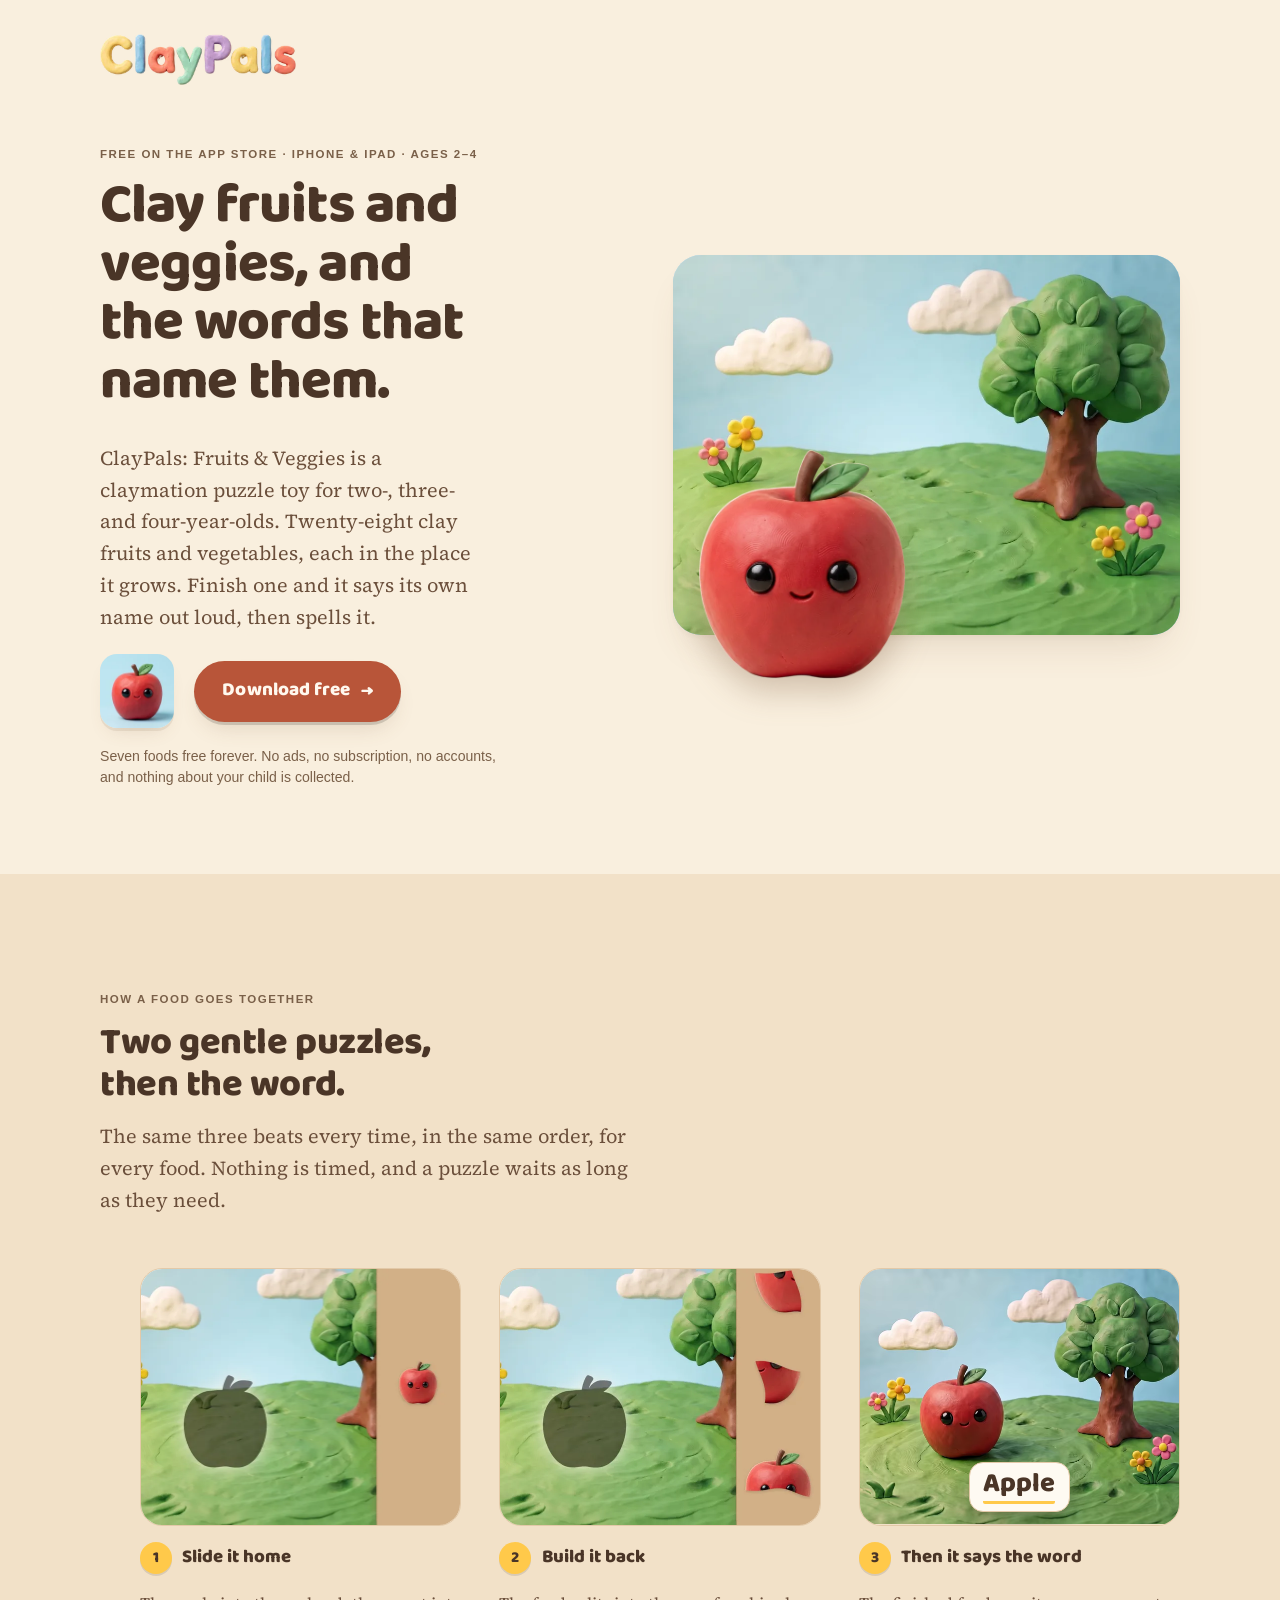
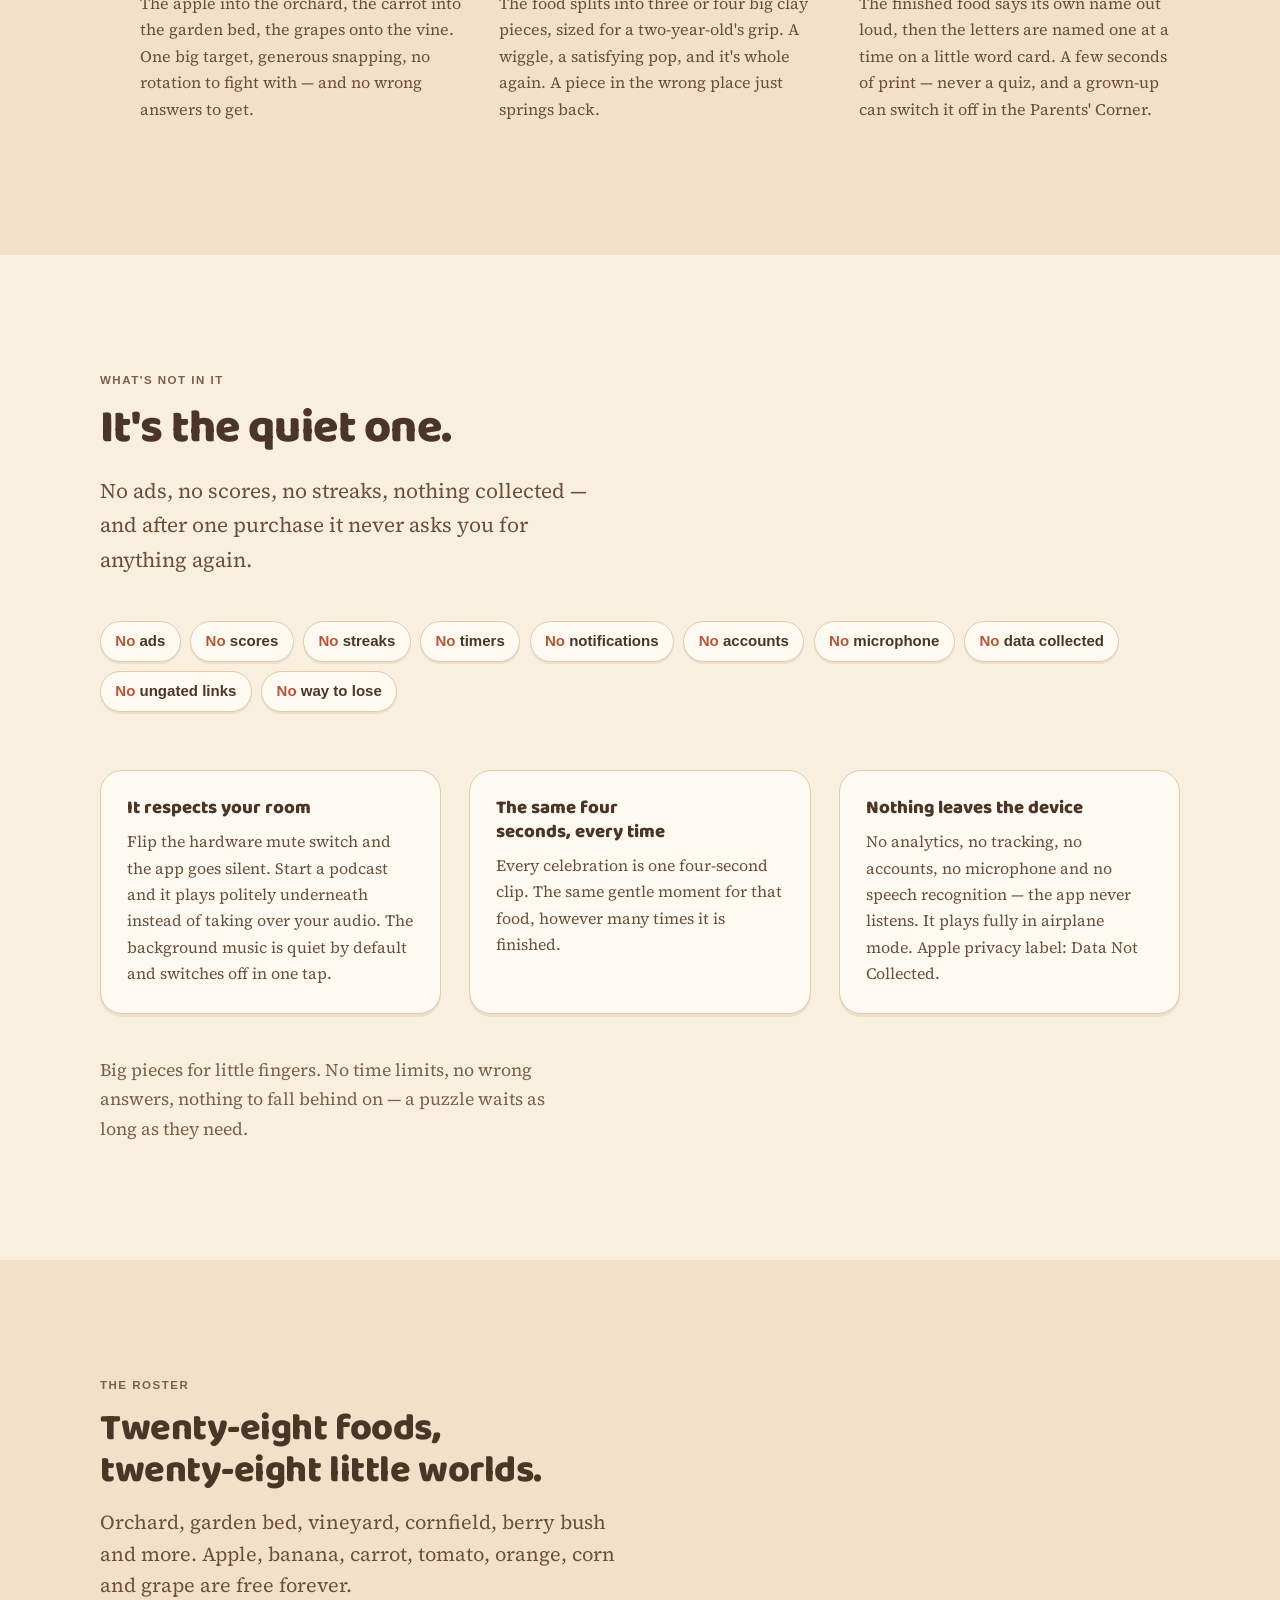
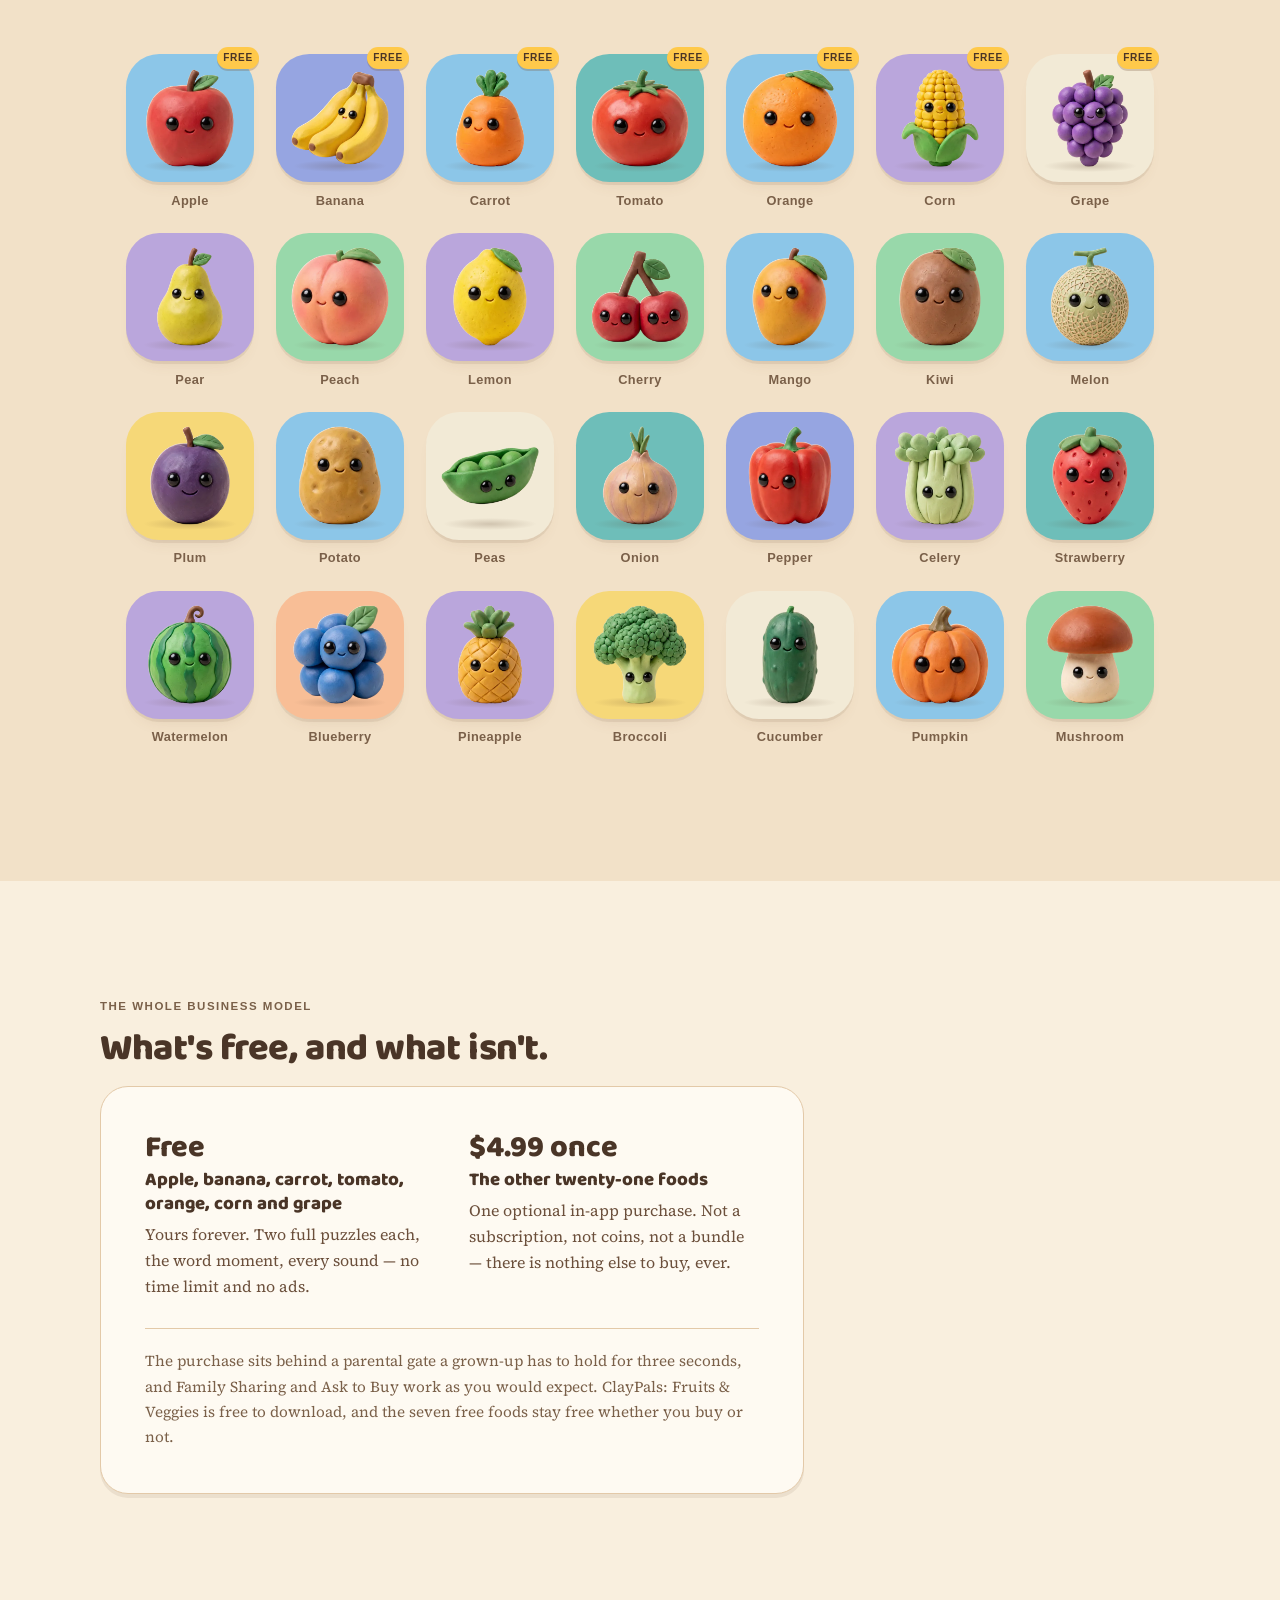
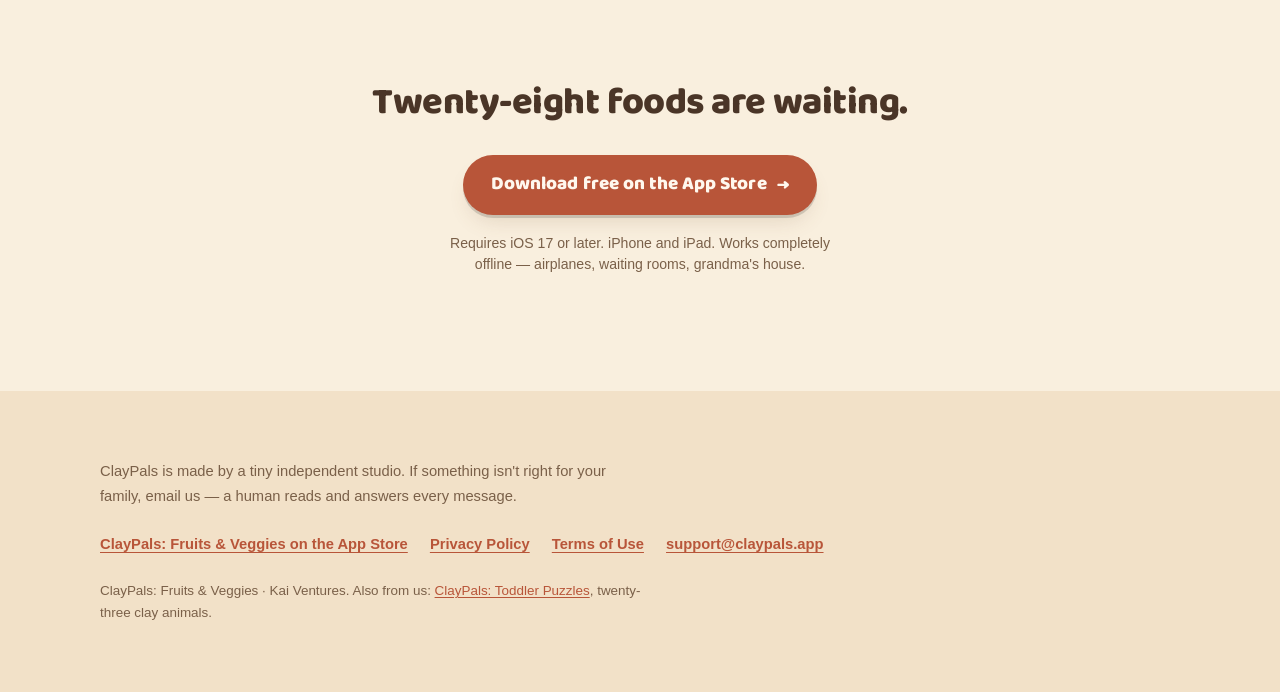
==== commit ed999458: "tracking: send value, currency and app id with every ViewContent Every App Store click on claypals.a" ====
--- a/produce/index.html
+++ b/produce/index.html
@@ -863,34 +863,7 @@
 })();
 </script>
 
-<script>
-/* Outbound App Store clicks -> Meta ViewContent + GA4 app_store_click.
-   Delegated so every link to apps.apple.com is covered, including any added
-   later. Both tags are optional at runtime: if an ad blocker stopped gtag.js
-   or fbevents.js from loading, the guards below keep the click working
-   normally instead of throwing on a missing global. */
-(function () {
-  document.addEventListener('click', function (ev) {
-    var a = ev.target.closest && ev.target.closest('a[href*="apps.apple.com"]');
-    if (!a) return;
-    var where = a.getAttribute('data-cta') || 'other';
-
-    if (typeof fbq === 'function') {
-      fbq('track', 'ViewContent');
-    }
-    if (typeof gtag === 'function') {
-      /* transport_type 'beacon' matters here: these links navigate in the same
-         tab, so a plain request can be cancelled as the page unloads. A beacon
-         is handed to the browser to deliver after we are gone. */
-      gtag('event', 'app_store_click', {
-        'event_category': 'outbound',
-        'event_label': where,
-        'transport_type': 'beacon'
-      });
-    }
-  }, true);
-})();
-</script>
+<script src="../assets/js/meta-viewcontent.js"></script>
 
 <script type="application/ld+json">
 {
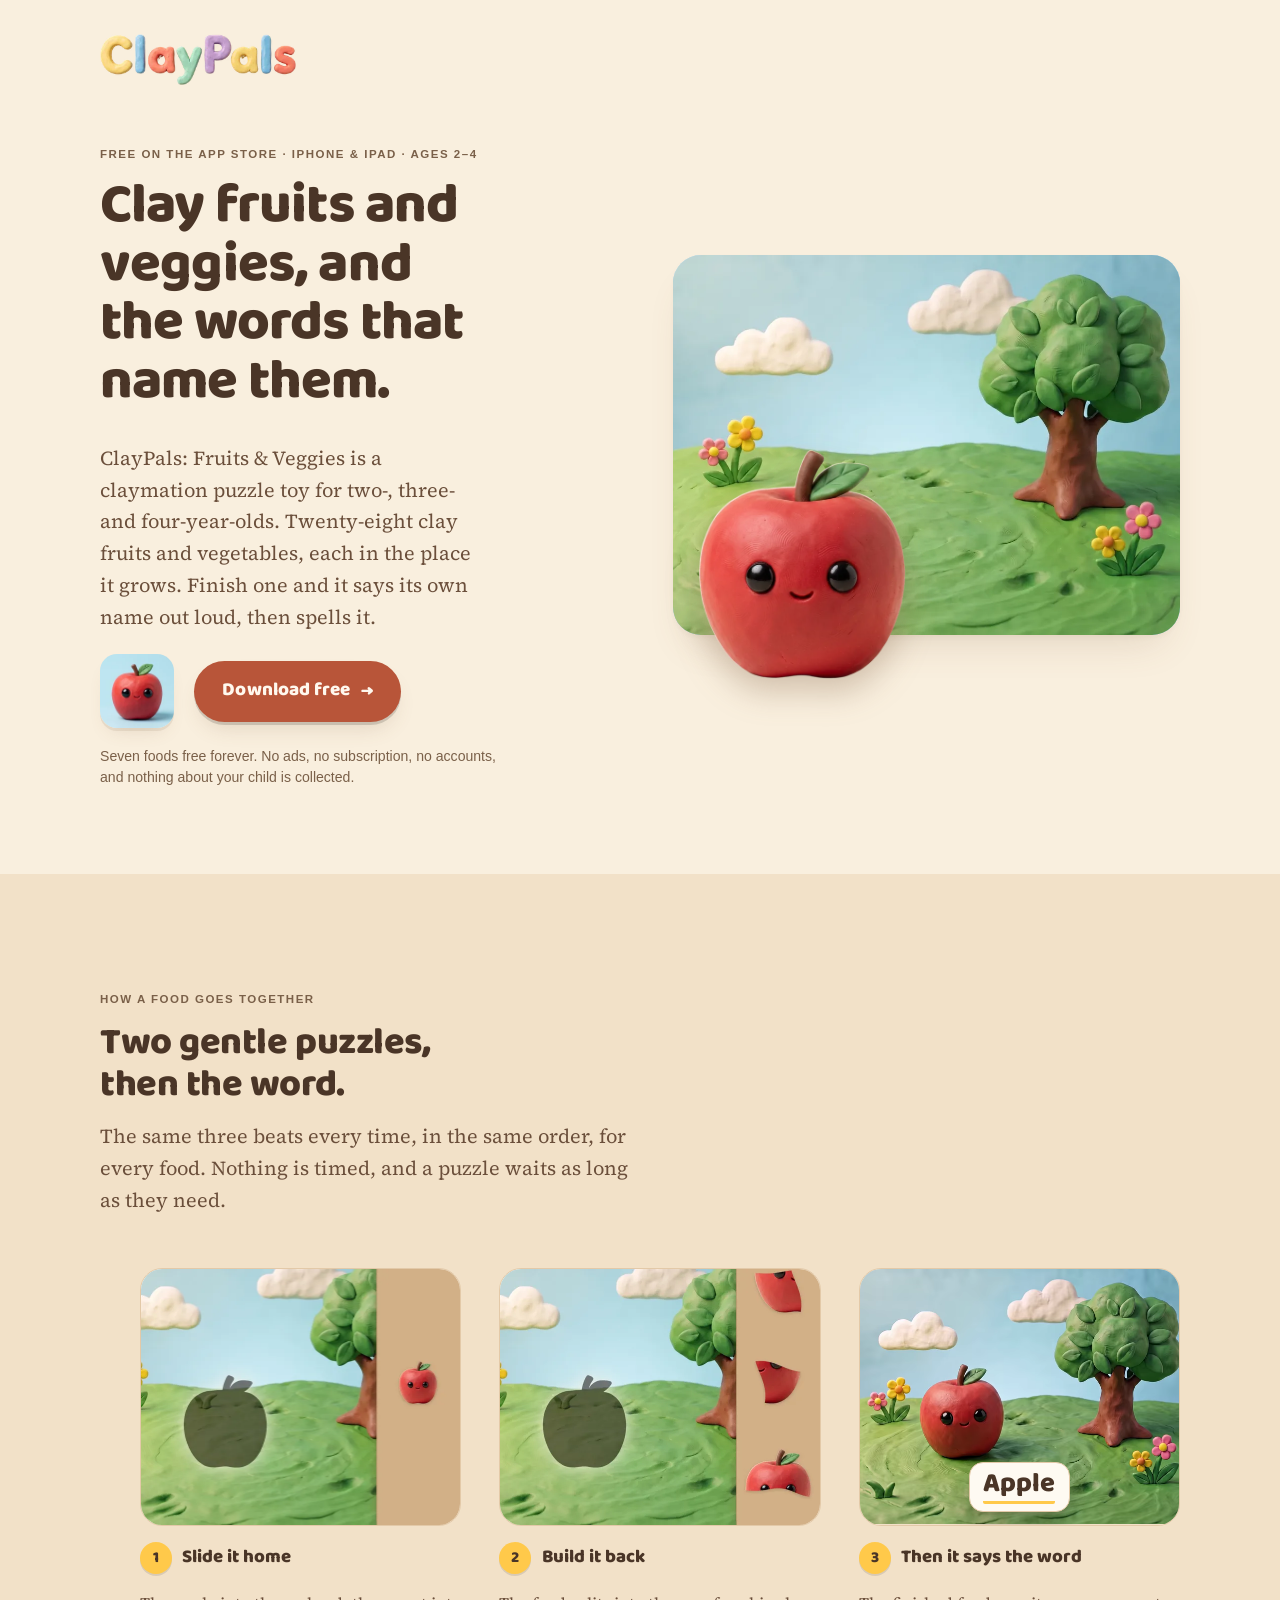
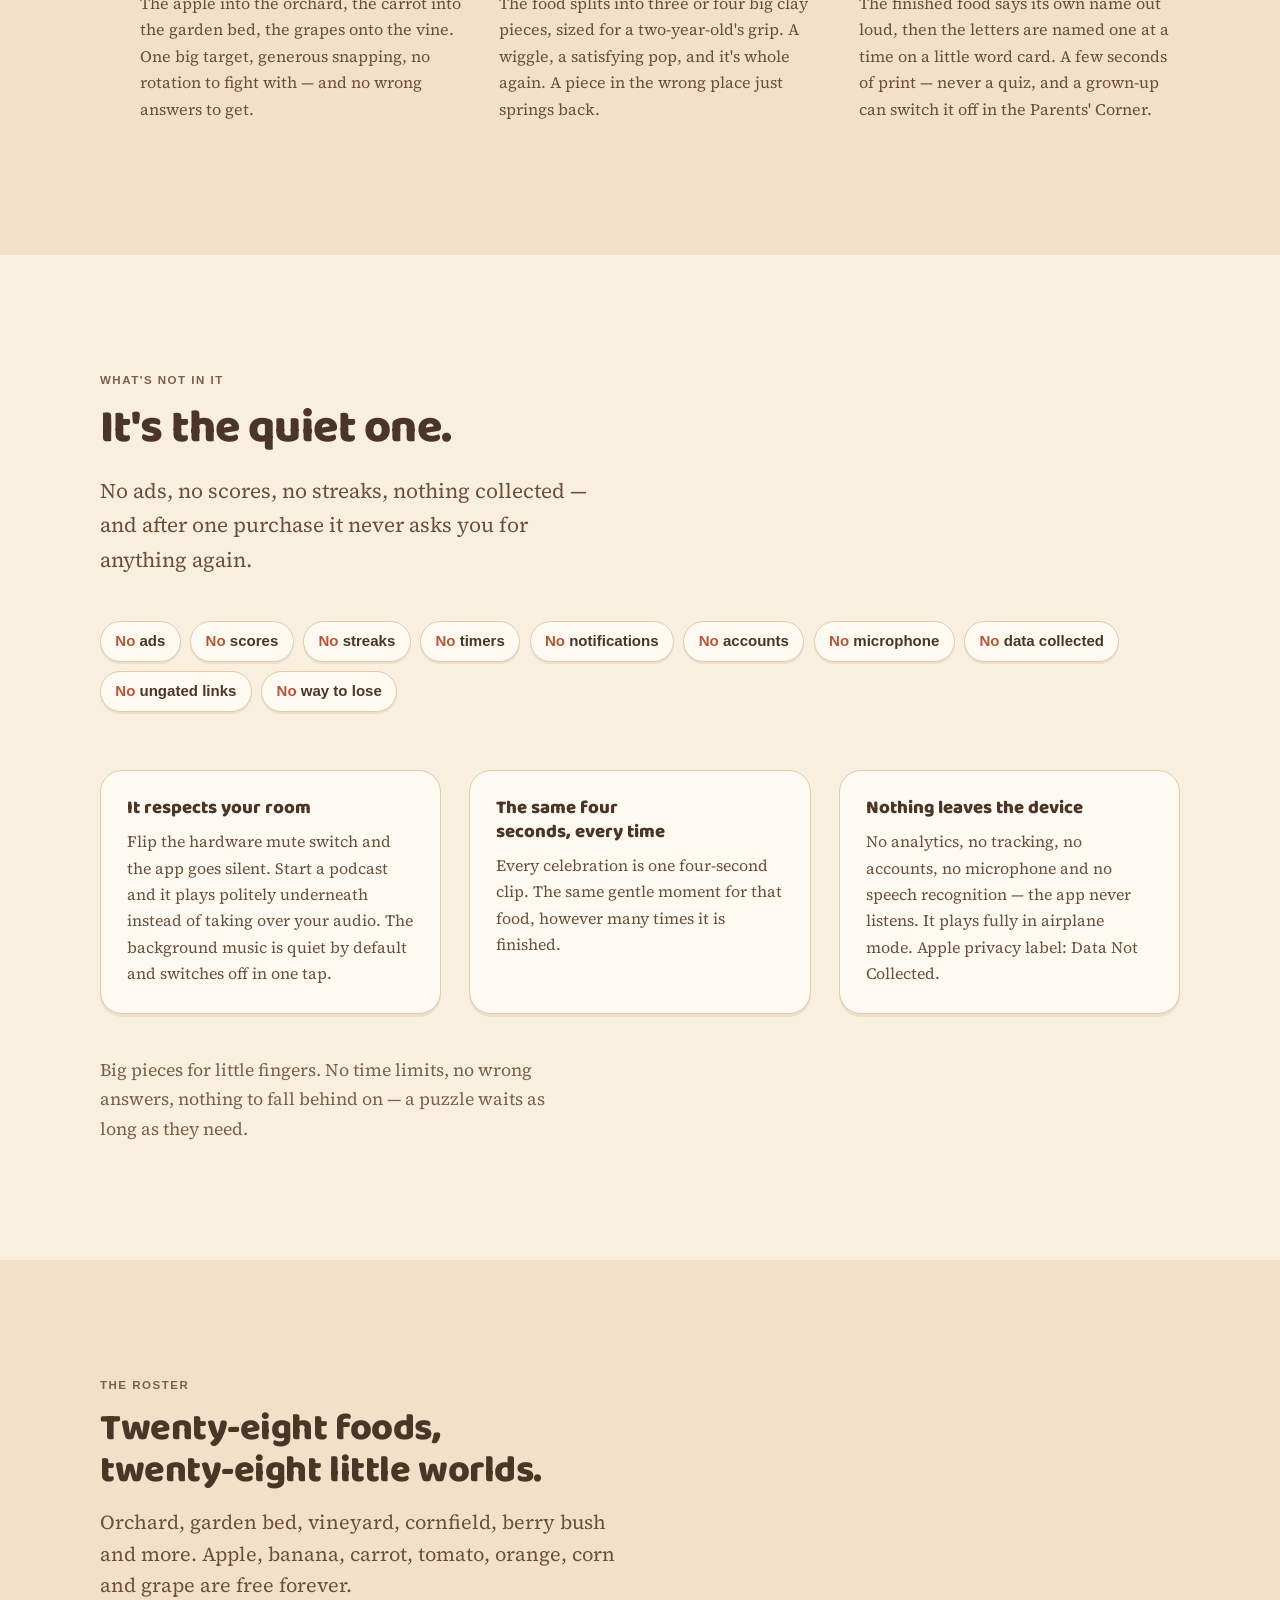
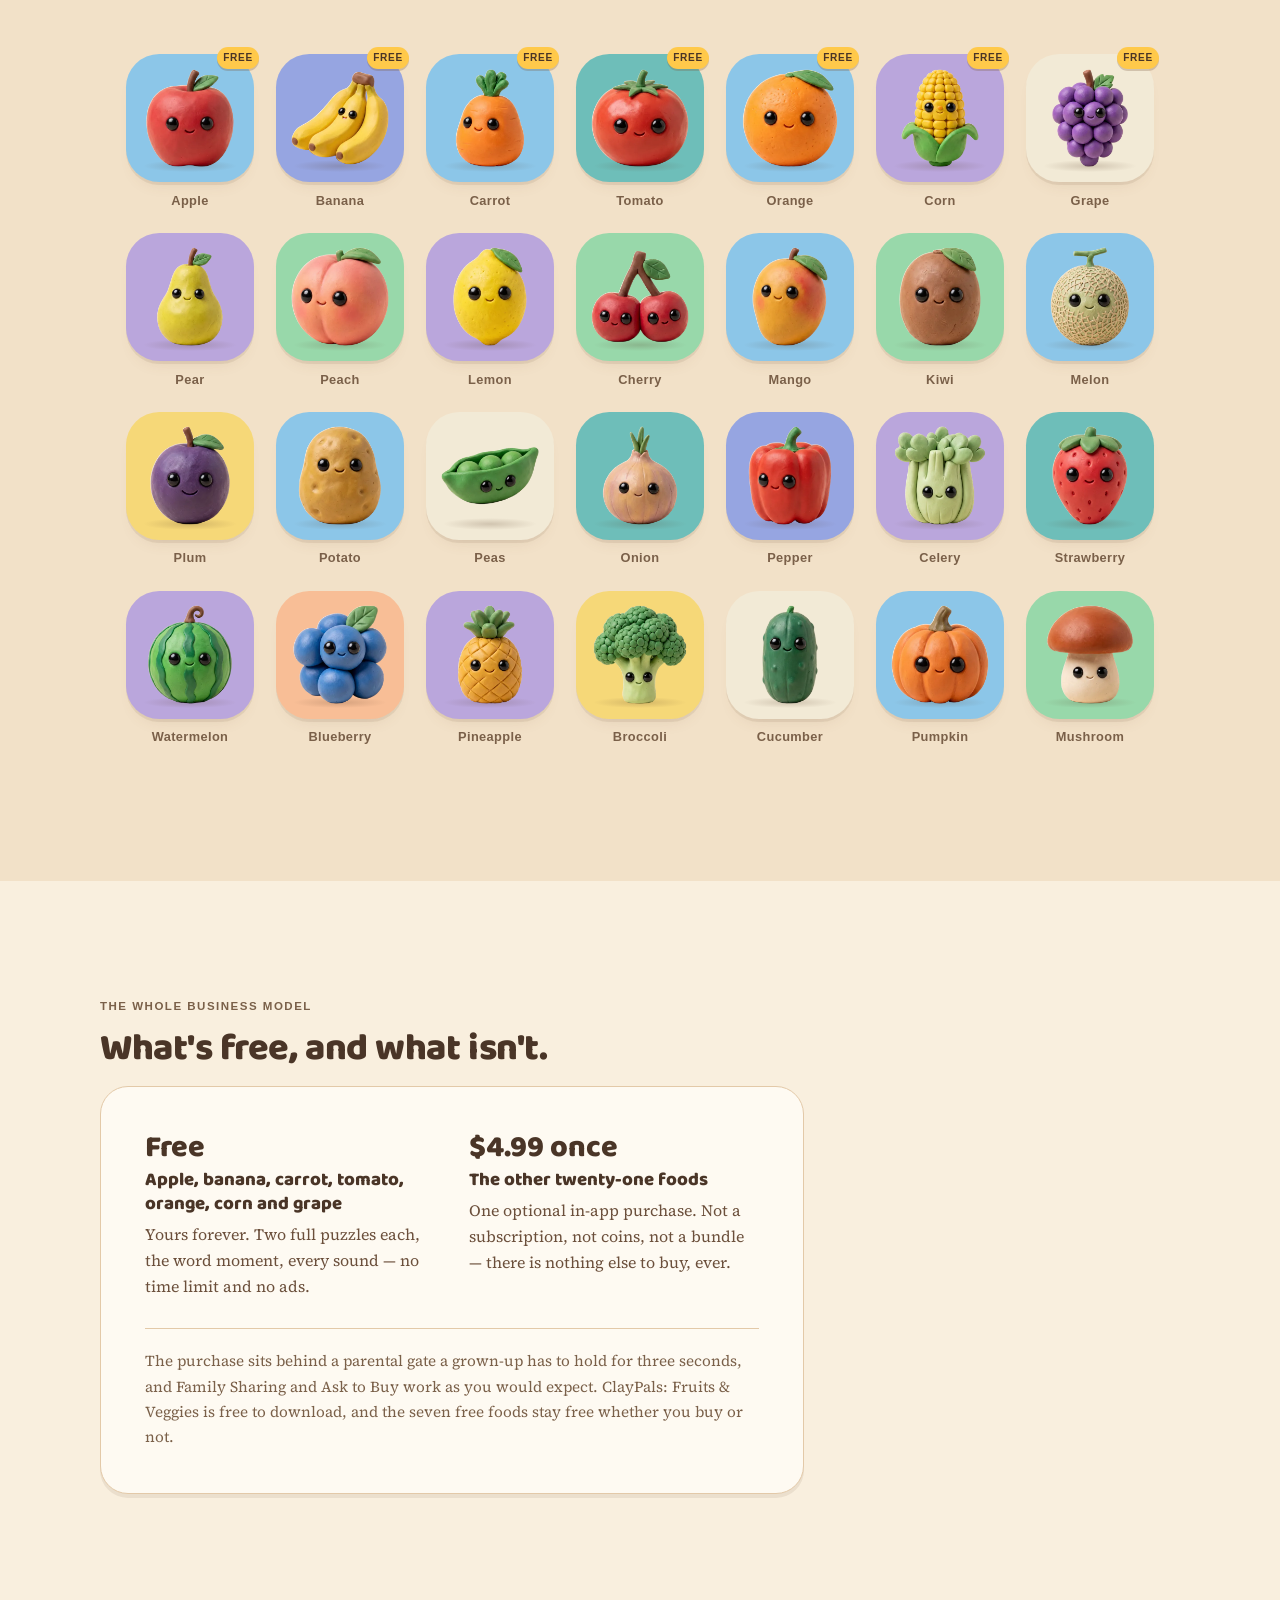
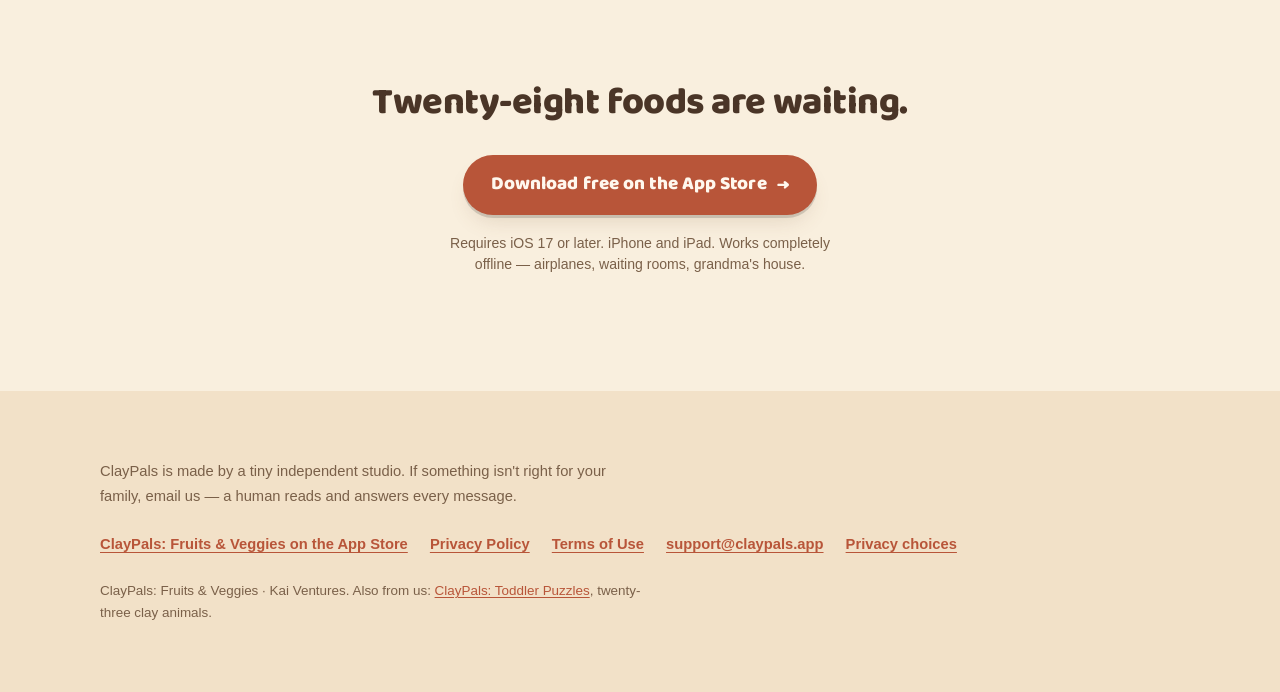
==== commit 0d0babb2: "site: EEA/UK cookie consent, ClayPals price 4.99, support@ contact Consent - assets/js/consent.js, p" ====
--- a/produce/index.html
+++ b/produce/index.html
@@ -1,33 +1,10 @@
 <!doctype html>
 <html lang="en">
 <head>
-<!-- Google tag (gtag.js) -->
-<script async src="https://www.googletagmanager.com/gtag/js?id=G-KVS5B771EK"></script>
-<script>
-  window.dataLayer = window.dataLayer || [];
-  function gtag(){dataLayer.push(arguments);}
-  gtag('js', new Date());
-
-  gtag('config', 'G-KVS5B771EK');
-</script>
-
-<!-- Meta Pixel Code -->
-<script>
-!function(f,b,e,v,n,t,s)
-{if(f.fbq)return;n=f.fbq=function(){n.callMethod?
-n.callMethod.apply(n,arguments):n.queue.push(arguments)};
-if(!f._fbq)f._fbq=n;n.push=n;n.loaded=!0;n.version='2.0';
-n.queue=[];t=b.createElement(e);t.async=!0;
-t.src=v;s=b.getElementsByTagName(e)[0];
-s.parentNode.insertBefore(t,s)}(window, document,'script',
-'https://connect.facebook.net/en_US/fbevents.js');
-fbq('init', '1693906458397139');
-fbq('track', 'PageView');
-</script>
-<noscript><img height="1" width="1" style="display:none"
-src="https://www.facebook.com/tr?id=1693906458397139&ev=PageView&noscript=1"
-/></noscript>
-<!-- End Meta Pixel Code -->
+<!-- Consent layer: Consent Mode v2 defaults, the EEA/UK cookie banner, and the
+     consent-gated loaders for GA4 and the Meta Pixel (same IDs as before).
+     Synchronous on purpose: it must run before anything can set a cookie. -->
+<script src="../assets/js/consent.js"></script>
 
 <meta charset="utf-8">
 <meta name="viewport" content="width=device-width, initial-scale=1, viewport-fit=cover">
@@ -347,6 +324,10 @@
 footer p{max-width:34rem}
 .footlinks{display:flex;flex-wrap:wrap;gap:.5em 1.5em;margin:1.6em 0 1.6em;padding:0;list-style:none}
 .footlinks a{font-weight:600}
+/* "Privacy choices" reopens the cookie banner; it is a button, styled as one of the links. */
+.linkbtn{font:inherit;font-weight:600;color:var(--terra-press);background:none;border:0;padding:0;cursor:pointer;
+  text-decoration:underline;text-underline-offset:.18em;text-decoration-thickness:.08em}
+.linkbtn:hover{color:var(--terra)}
 .colophon{font-size:.84rem;color:var(--ink-soft)}
 
 /* ── Motion ────────────────────────────────────────────────────────────── */
@@ -841,6 +822,7 @@
       <li><a href="privacy.html">Privacy Policy</a></li>
       <li><a href="terms.html">Terms of Use</a></li>
       <li><a href="mailto:support@claypals.app">support@claypals.app</a></li>
+      <li><button type="button" class="linkbtn" onclick="window.cpConsent &amp;&amp; window.cpConsent.reset()">Privacy choices</button></li>
     </ul>
     <p class="colophon">ClayPals: Fruits &amp; Veggies · Kai Ventures.
       Also from us: <a href="../">ClayPals: Toddler Puzzles</a>, twenty-three clay animals.</p>
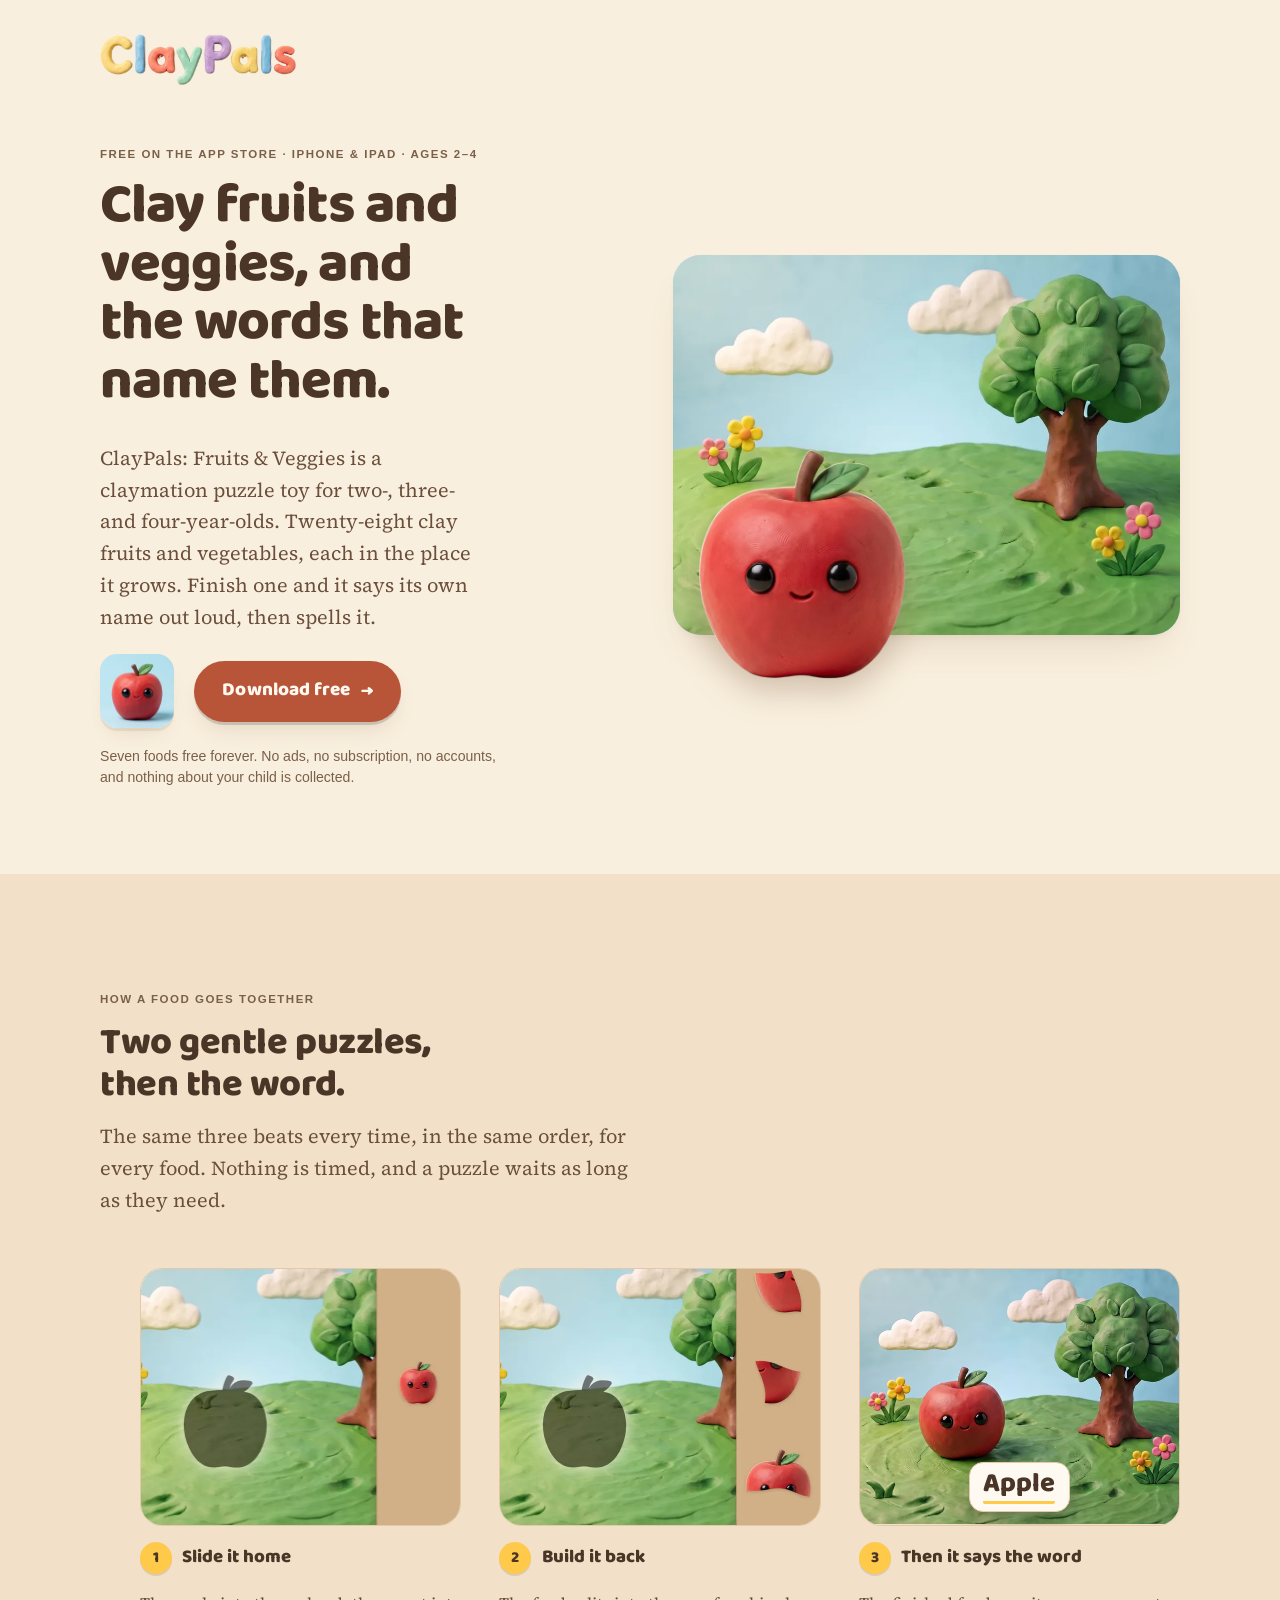
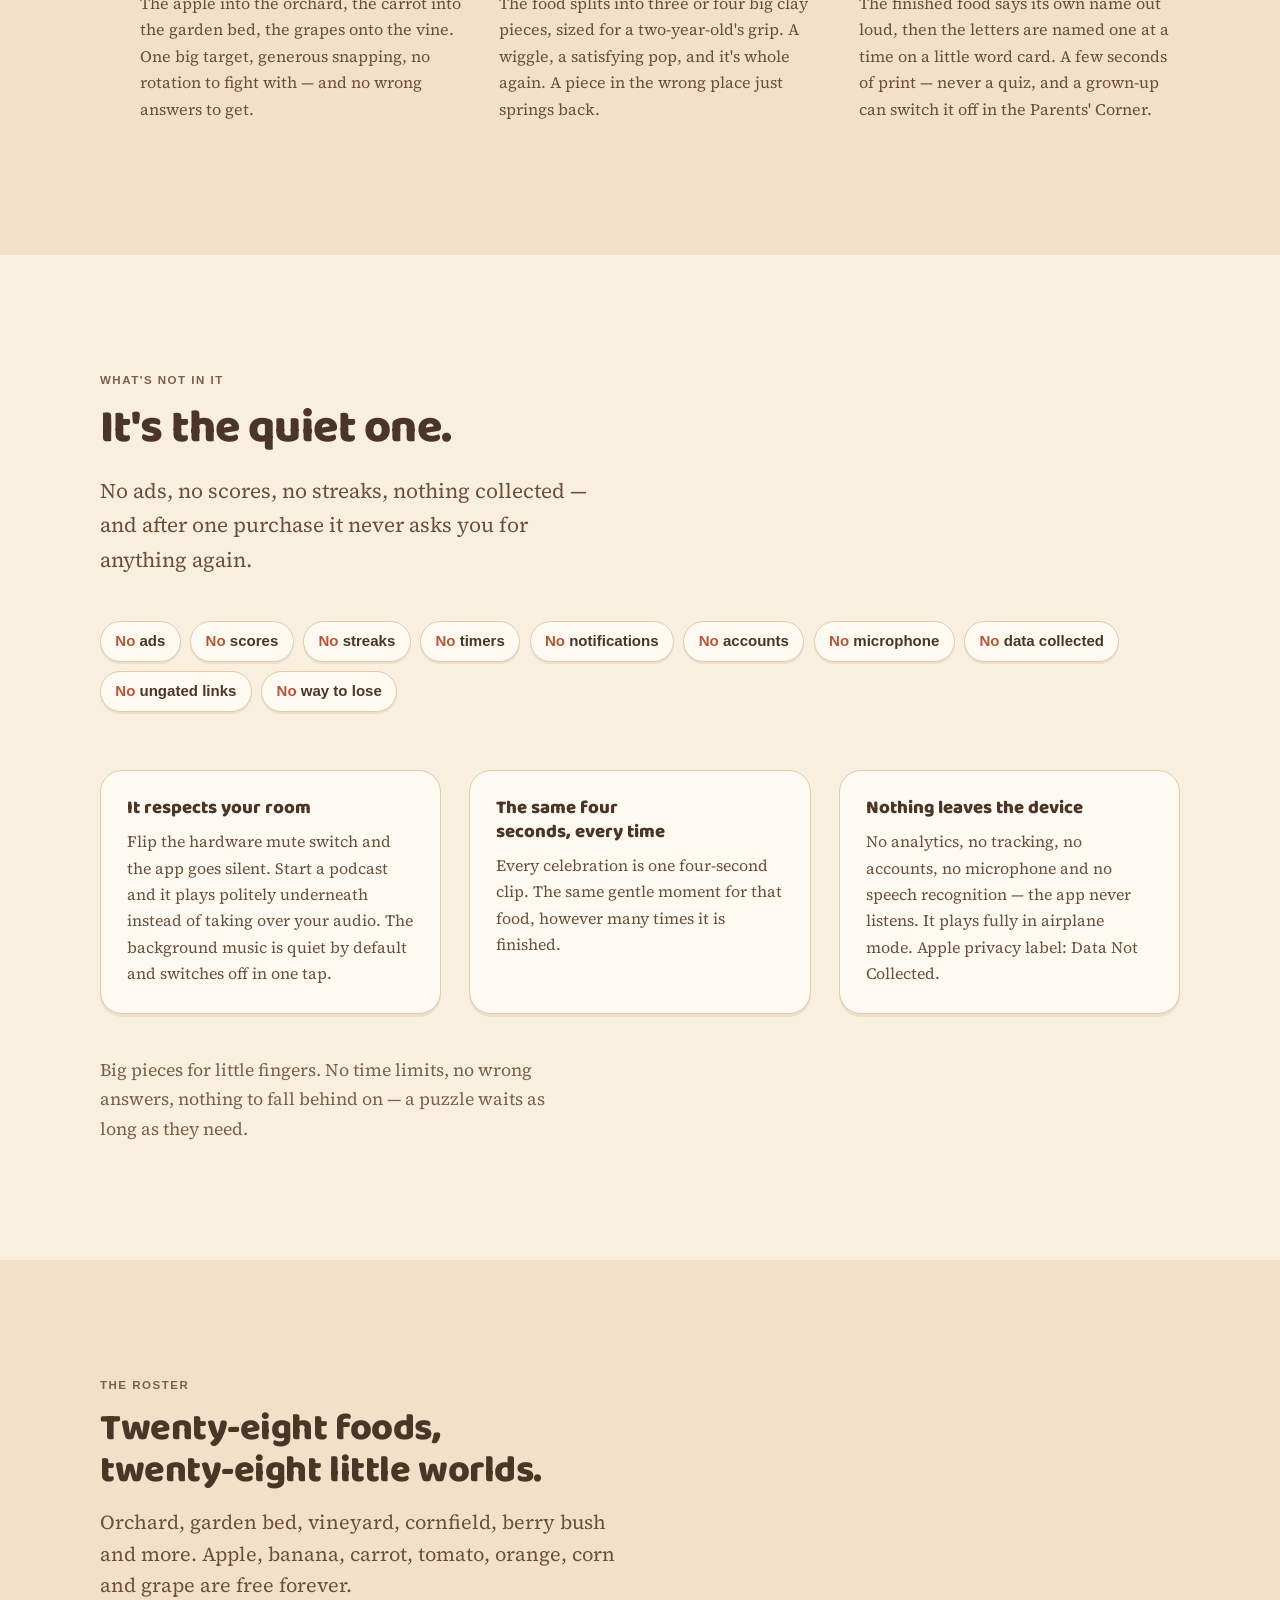
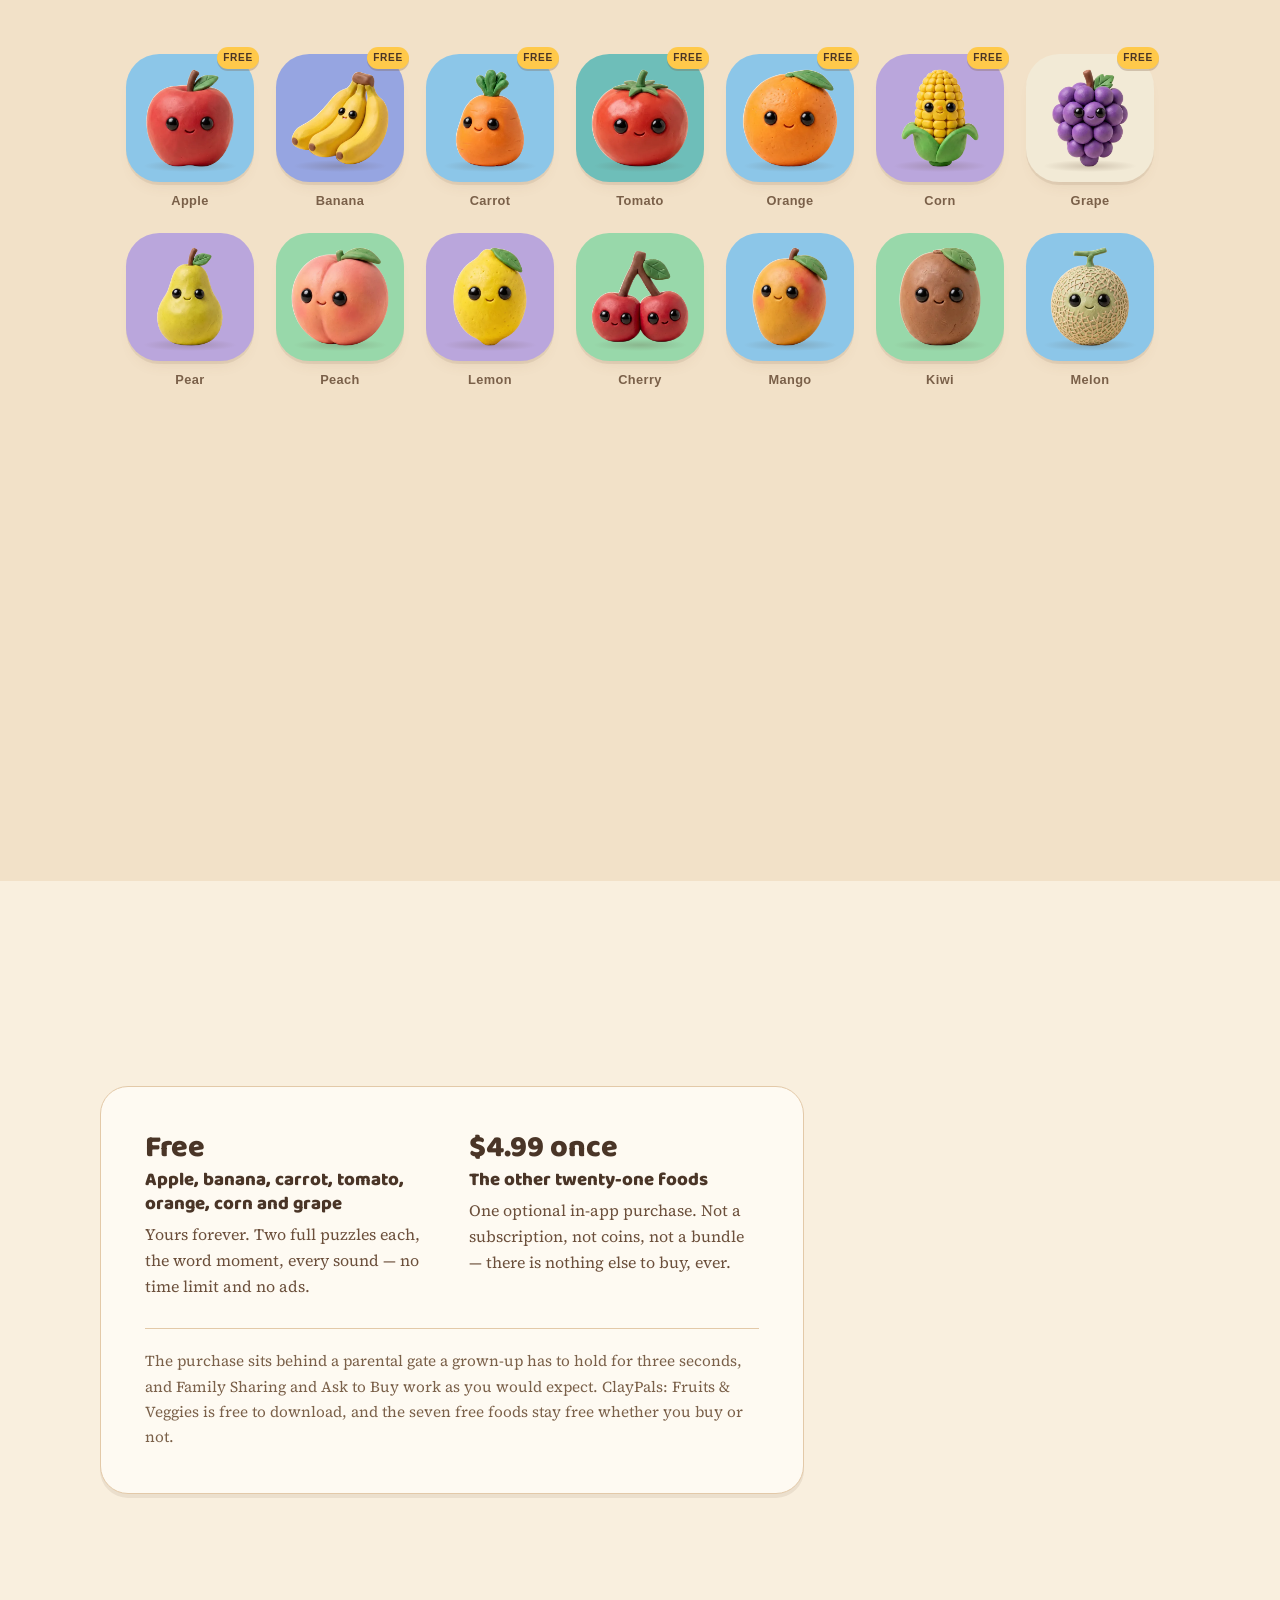
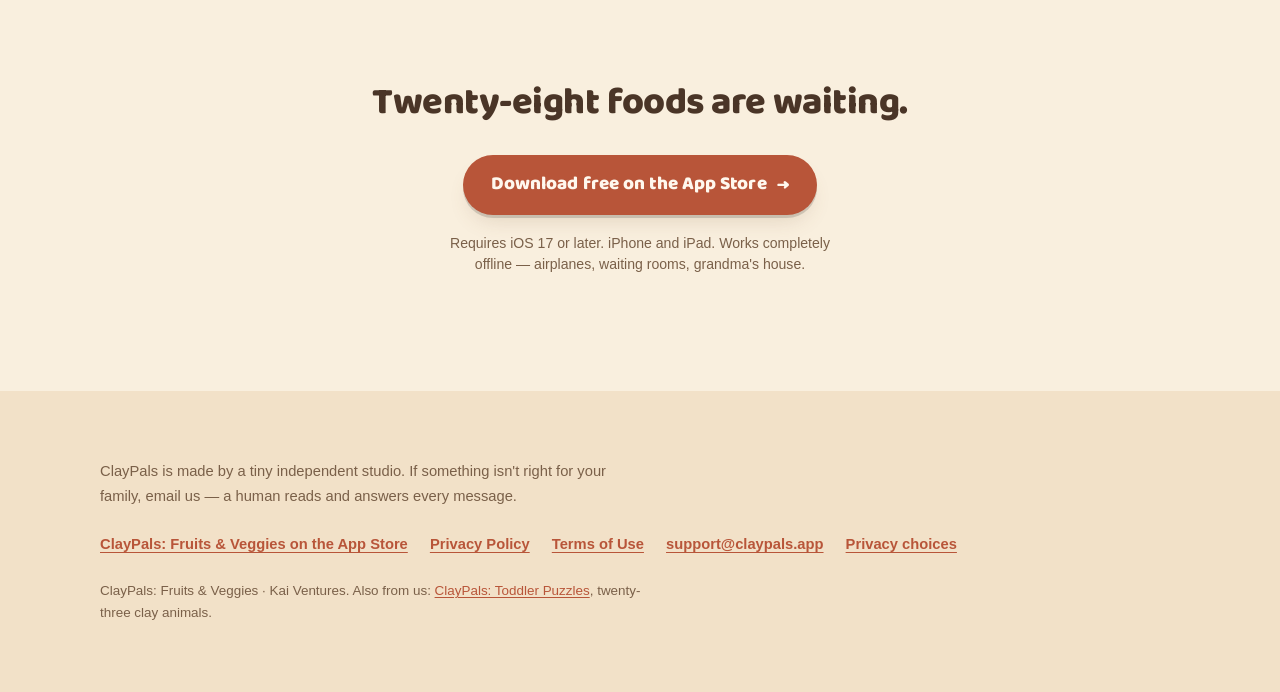
==== commit c601e2bd: "site: keep consent clicks away from Meta; disclose what Accept grants Found on the live site after 4" ====
--- a/produce/index.html
+++ b/produce/index.html
@@ -822,7 +822,7 @@
       <li><a href="privacy.html">Privacy Policy</a></li>
       <li><a href="terms.html">Terms of Use</a></li>
       <li><a href="mailto:support@claypals.app">support@claypals.app</a></li>
-      <li><button type="button" class="linkbtn" onclick="window.cpConsent &amp;&amp; window.cpConsent.reset()">Privacy choices</button></li>
+      <li><button type="button" class="linkbtn" data-cp-consent="reset">Privacy choices</button></li>
     </ul>
     <p class="colophon">ClayPals: Fruits &amp; Veggies · Kai Ventures.
       Also from us: <a href="../">ClayPals: Toddler Puzzles</a>, twenty-three clay animals.</p>
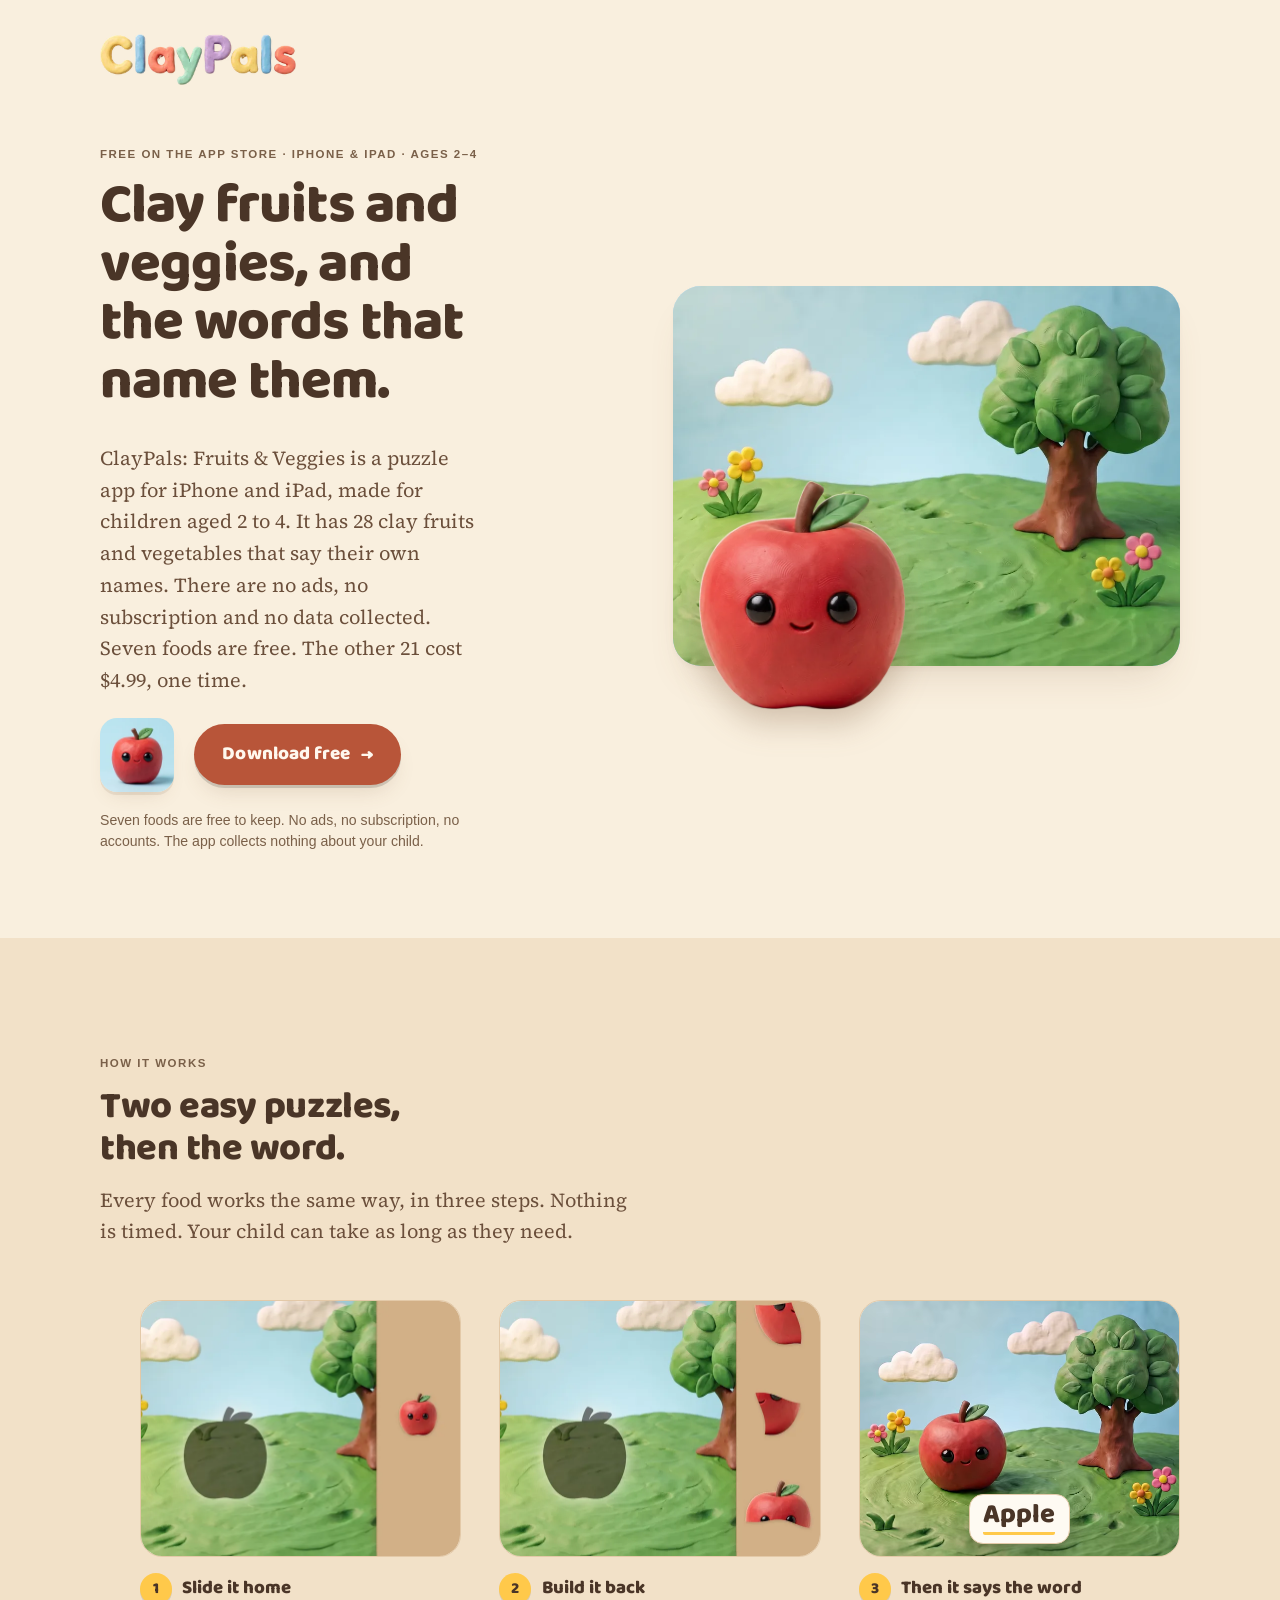
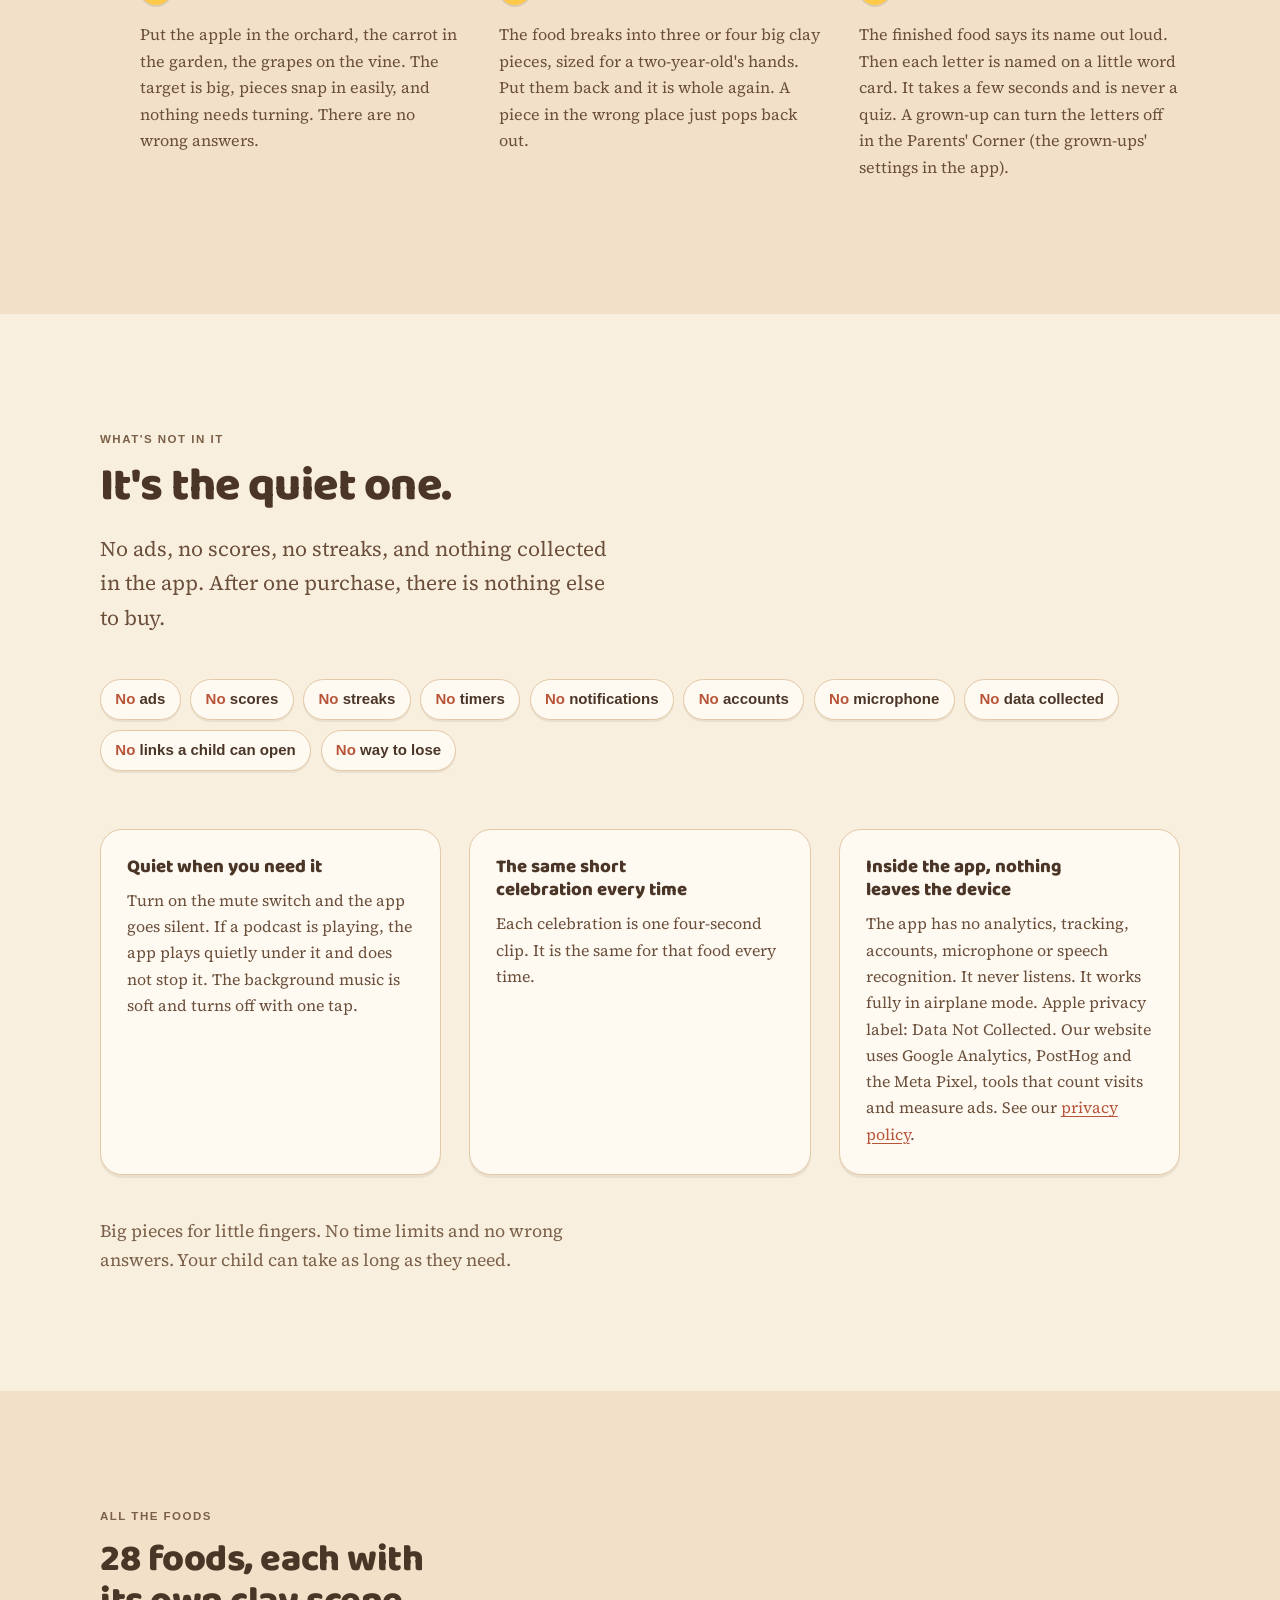
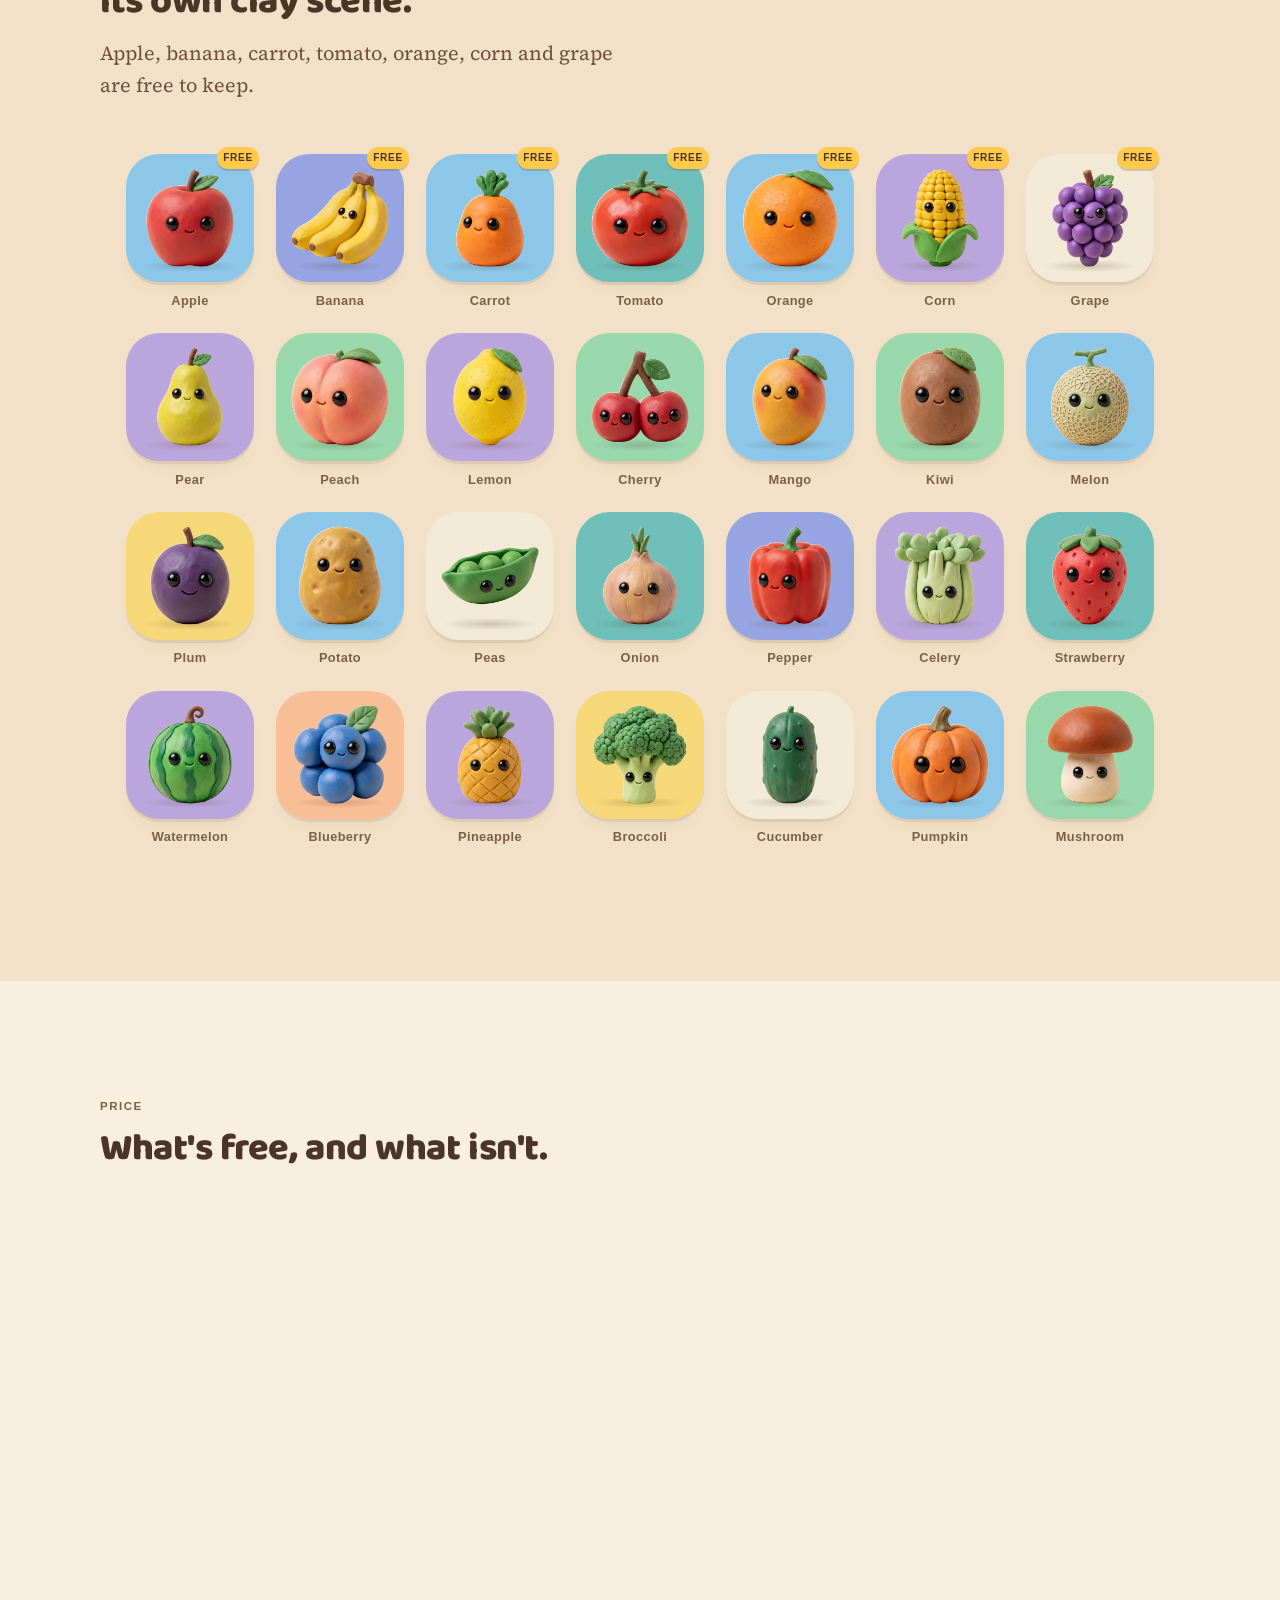
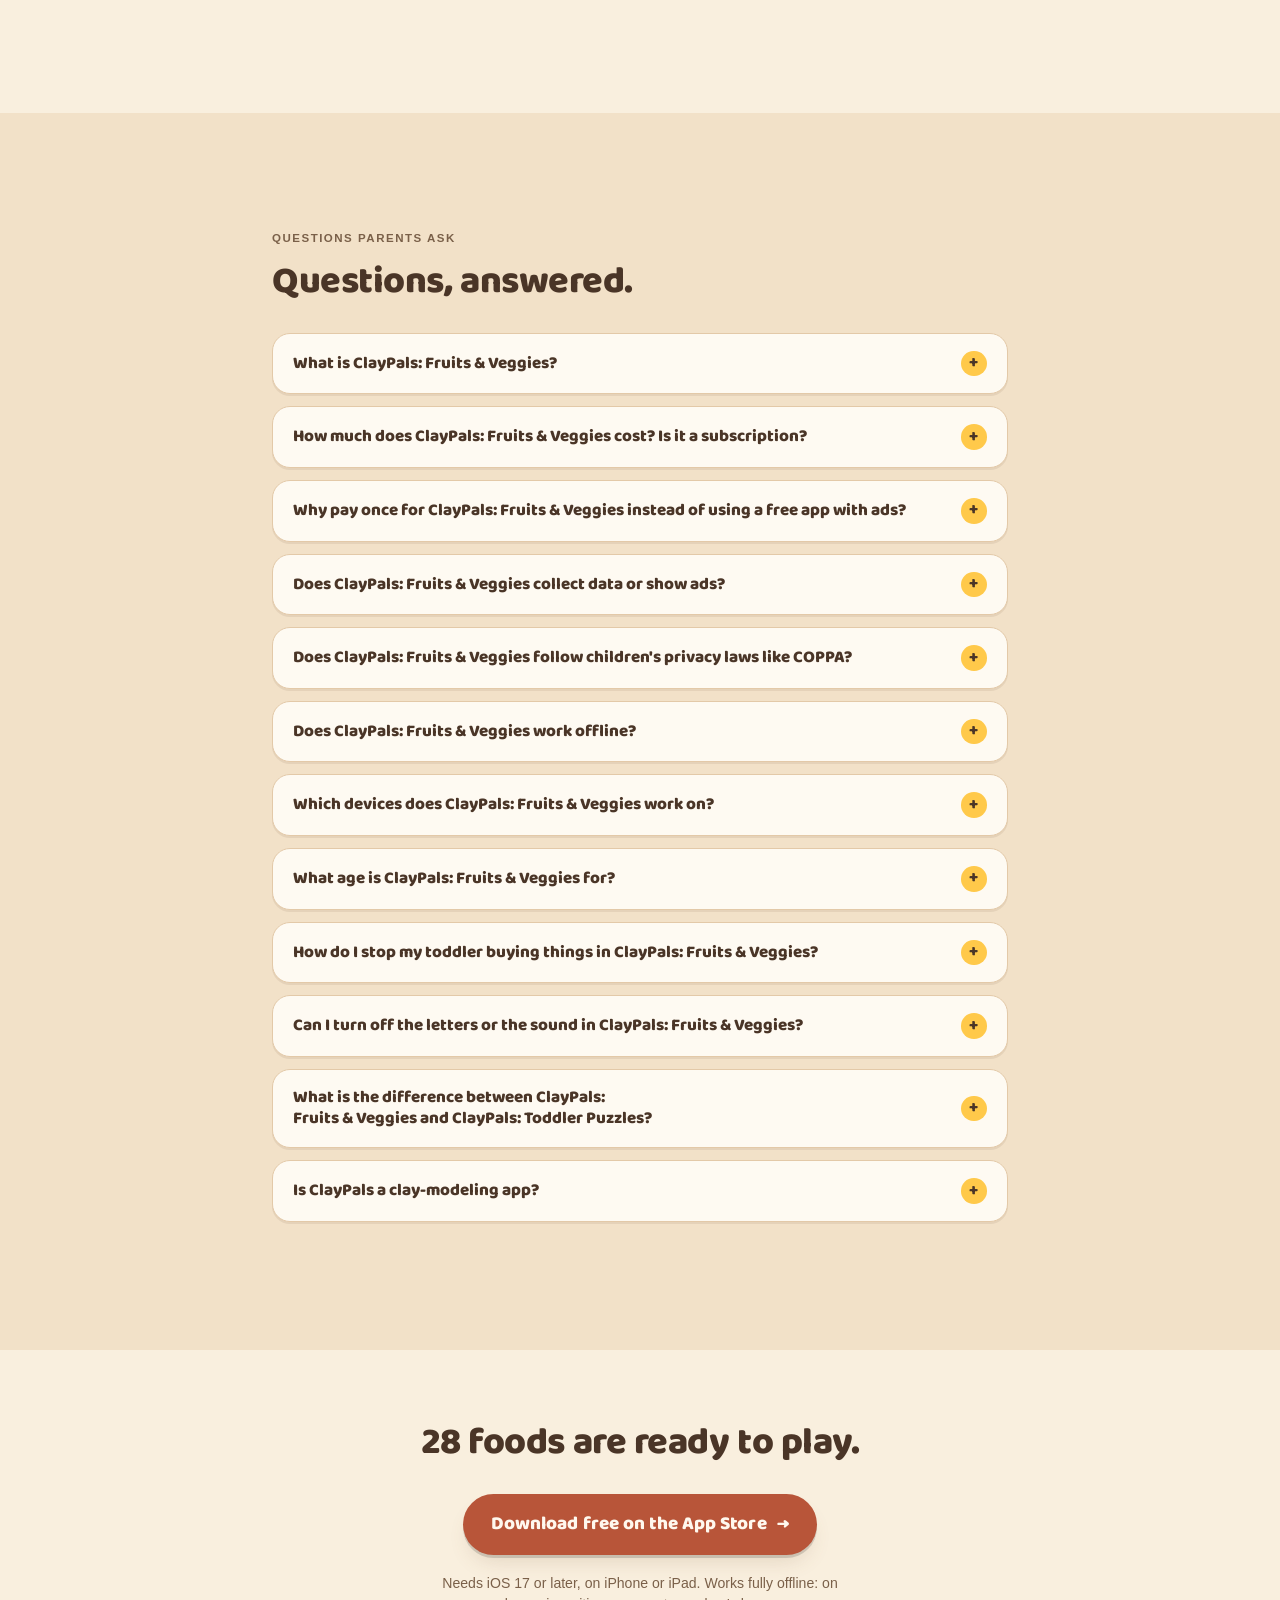
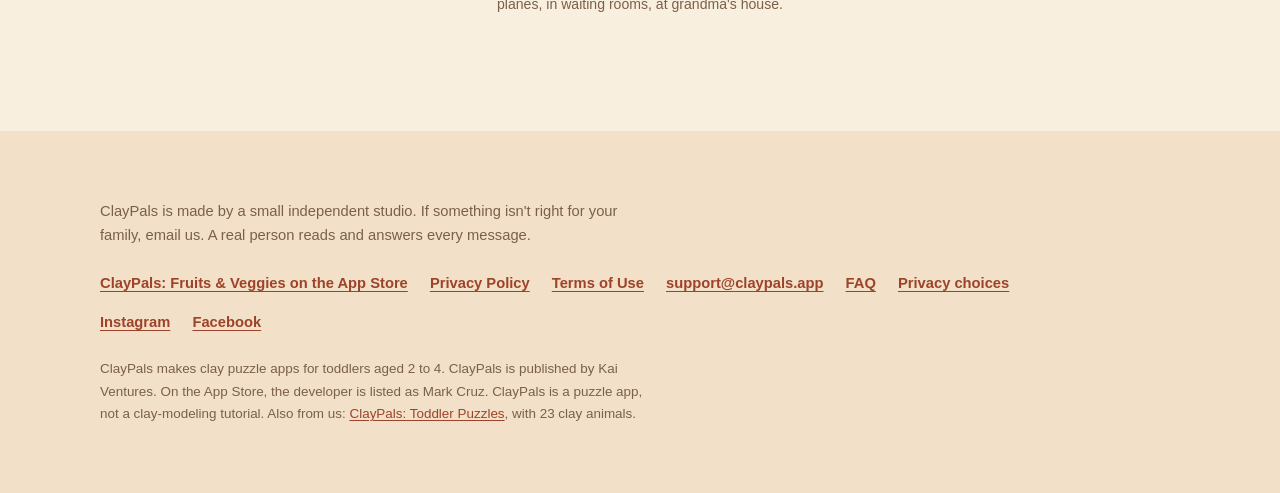
==== commit 4a1d8cb3: "site: AEO handoff for / and /produce/, PostHog only after Accept Applies the marketing handoff: plai" ====
--- a/produce/index.html
+++ b/produce/index.html
@@ -8,22 +8,22 @@
 
 <meta charset="utf-8">
 <meta name="viewport" content="width=device-width, initial-scale=1, viewport-fit=cover">
-<title>ClayPals: Fruits &amp; Veggies — a claymation puzzle toy for ages 2–4</title>
-<meta name="description" content="Slide the clay apple into its orchard, then build it back from big pieces. 28 clay fruits and vegetables for 2–4 year olds. Free on the App Store — no ads, no scores, nothing collected.">
+<title>ClayPals: Fruits &amp; Veggies | Clay puzzle app for ages 2 to 4</title>
+<meta name="description" content="ClayPals: Fruits &amp; Veggies is a puzzle app for iPhone and iPad, for ages 2 to 4. 28 clay foods say their names. No ads. 7 are free, 21 more cost $4.99 once.">
 <link rel="canonical" href="https://claypals.app/produce/">
 
 <meta property="og:type" content="website">
 <meta property="og:site_name" content="ClayPals">
-<meta property="og:title" content="ClayPals: Fruits &amp; Veggies — a claymation puzzle toy for 2–4 year olds">
-<meta property="og:description" content="Clay fruits and vegetables, and the words that name them. 28 claymation puzzles, free on the App Store. No ads, no scores, nothing collected.">
+<meta property="og:title" content="ClayPals: Fruits &amp; Veggies, a clay puzzle app for ages 2 to 4">
+<meta property="og:description" content="Clay fruits and vegetables that say their own names. 28 foods, free to download. No ads, no subscription, and the app collects nothing.">
 <meta property="og:url" content="https://claypals.app/produce/">
 <meta property="og:image" content="https://claypals.app/assets/img/og-cover-produce.jpg">
 <meta property="og:image:width" content="1200">
 <meta property="og:image:height" content="630">
 <meta property="og:image:alt" content="A red clay apple in a green clay orchard, beside the word ClayPals.">
 <meta name="twitter:card" content="summary_large_image">
-<meta name="twitter:title" content="ClayPals: Fruits &amp; Veggies — a claymation puzzle toy for 2–4 year olds">
-<meta name="twitter:description" content="Clay fruits and vegetables, and the words that name them. Free on the App Store.">
+<meta name="twitter:title" content="ClayPals: Fruits &amp; Veggies, a clay puzzle app for ages 2 to 4">
+<meta name="twitter:description" content="Clay fruits and vegetables that say their own names. 28 foods, free to download. No ads, no subscription, and the app collects nothing.">
 <meta name="twitter:image" content="https://claypals.app/assets/img/og-cover-produce.jpg">
 
 <!-- Light is the default everywhere, regardless of the visitor's OS setting: the
@@ -49,23 +49,22 @@
 
 /* ── Tokens ────────────────────────────────────────────────────────────── */
 :root{
-  /* Every value below is lifted from the app: ClayPalette.swift, StorePalette
-     (ParentalGate.swift) and the tileColor entries in puzzles.json. */
-  --bg:#f9efde;            /* ClayPalette.cream */
-  --bg-sunk:#f2e1c8;       /* ClayPalette.warmSand */
+
+  --bg:#f9efde;
+  --bg-sunk:#f2e1c8;
   --surface:#fefaf2;
-  --rim:#e3c9a8;           /* StorePalette.tileRim */
+  --rim:#e3c9a8;
   --ink:#4a3527;
-  --ink-body:#6b4f3b;      /* StorePalette.text */
+  --ink-body:#6b4f3b;
   --ink-soft:#7a6049;
-  --terra:#e07a5e;         /* StorePalette.buy */
+  --terra:#e07a5e;
   --terra-press:#b85539;
   --btn-bg:#b85539;
   --btn-ink:#fff8ee;
-  --sky:#8cc6e8;           /* puzzles.json skyBlue — the app icon's ground */
-  --shelf:#d3b087;         /* ClayPalette.shelf */
-  --shelf-shadow:#7b5b3e;  /* ClayPalette.shelfShadow */
-  --star:#ffc94a;          /* StorePalette.star */
+  --sky:#8cc6e8;
+  --shelf:#d3b087;
+  --shelf-shadow:#7b5b3e;
+  --star:#ffc94a;
   --cast:rgba(123,91,62,.20);
   --cast-soft:rgba(123,91,62,.11);
 
@@ -224,12 +223,7 @@
 .step-head h3{margin:0}
 .step p{font-size:1rem;color:var(--ink-body)}
 
-/* Word card — the produce app's word card, rebuilt in CSS. This is NOT the
-   animals page's tan clay card: Fruits & Veggies shows a cream card with the
-   word in mixed case over a yellow crayon underline (App Store screenshot
-   04-word-moment, claypals-produce docs/release/screenshots). It sits over the
-   completion film, low and small, because the apple stands lower in its film
-   than the dog does in his, and a bigger card would cover its face. */
+
 .wordcard{
   background:var(--surface);border:1px solid var(--rim);border-radius:14px;
   padding:.28em .8em .42em;
@@ -364,6 +358,7 @@
   .step-art--word{background:url(../assets/img/word-apple-poster.webp) center/cover no-repeat}
 }
 </style>
+<link rel="stylesheet" href="../aeo.css">
 </head>
 <body>
 <script>document.documentElement.classList.add("js");</script>
@@ -386,17 +381,14 @@
       <div>
         <p class="label">Free on the App&nbsp;Store · iPhone &amp; iPad · Ages&nbsp;2–4</p>
         <h1>Clay fruits and veggies, and the words that name them.</h1>
-        <p class="lead">ClayPals: Fruits &amp; Veggies is a claymation puzzle toy for two-, three-
-          and four-year-olds. Twenty-eight clay fruits and vegetables, each in the place it grows.
-          Finish one and it says its own name out loud, then spells it.</p>
+        <p class="lead">ClayPals: Fruits &amp; Veggies is a puzzle app for iPhone and iPad, made for children aged 2&nbsp;to&nbsp;4. It has 28 clay fruits and vegetables that say their own names. There are no ads, no subscription and no data collected. Seven foods are free. The other 21 cost $4.99, one time.</p>
         <div class="cta-row">
           <img class="appicon" src="../assets/icon/produce-icon-160.webp" width="160" height="160"
                decoding="async" alt="The ClayPals: Fruits &amp; Veggies app icon: a red clay apple on a sky-blue ground.">
           <a class="btn" data-cta="hero" href="https://apps.apple.com/us/app/claypals-fruits-veggies/id6798962112">
             Download free <span class="arrow" aria-hidden="true">→</span></a>
         </div>
-        <p class="btn-note">Seven foods free forever. No ads, no subscription, no accounts,
-          and nothing about your child is collected.</p>
+        <p class="btn-note">Seven foods are free to keep. No ads, no subscription, no accounts. The app collects nothing about your child.</p>
       </div>
 
       <div class="diorama">
@@ -405,7 +397,7 @@
                srcset="../assets/img/hero-scene-apple-960.webp 960w, ../assets/img/hero-scene-apple-1440.webp 1440w"
                sizes="(min-width:900px) 46vw, 92vw"
                width="960" height="717" fetchpriority="high" decoding="async"
-               alt="A clay orchard scene: green modelling-clay grass, a leafy apple tree, little yellow and pink flowers and soft white clouds.">
+               alt="A clay orchard scene: green modeling-clay grass, a leafy apple tree, little yellow and pink flowers and soft white clouds.">
         </div>
         <div class="pal-shadow" aria-hidden="true"></div>
         <img class="pal" src="../assets/img/hero-apple-440.webp"
@@ -421,33 +413,21 @@
   <section class="band">
     <div class="wrap">
       <div class="prose reveal">
-        <p class="label">How a food goes together</p>
-        <h2>Two gentle puzzles, then the word.</h2>
-        <p class="lead">The same three beats every time, in the same order, for every food.
-          Nothing is timed, and a puzzle waits as long as they need.</p>
+        <p class="label">How it works</p>
+        <h2>Two easy puzzles, then the word.</h2>
+        <p class="lead">Every food works the same way, in three steps.
+          Nothing is timed. Your child can take as long as they need.</p>
       </div>
 
       <ol class="steps">
         <li class="step reveal">
-          <!-- The apple throughout, as the animals page uses the dog throughout:
-               the three cards are one sentence about one food.
-               Panels 1 and 2 are STILLS for now — real App Store captures from
-               the iPad build (docs/release/screenshots/ipad-13/02 and 03 in
-               claypals-produce), cropped 5:4 at (440,214)-(2752,2064) so the home
-               button is fully out of frame rather than half in it. The animals
-               page plays simulator recordings here; the produce recordings are
-               owed (blocked on the Xcode licence, which stops simctl). When they
-               exist, swap each <img> for the same <video> block the animals page
-               uses, and keep these files as the posters. -->
           <div class="step-art bleed">
             <img src="../assets/img/slide-apple-poster.webp" width="640" height="512"
                  loading="lazy" decoding="async"
                  alt="The clay orchard with the apple's dark outline waiting on the grass, and the whole clay apple on the shelf beside it, ready to be slid home.">
           </div>
           <div class="step-head"><span class="step-num" aria-hidden="true">1</span><h3>Slide it home</h3></div>
-          <p>The apple into the orchard, the carrot into the garden bed, the grapes onto the
-            vine. One big target, generous snapping, no rotation to fight with — and no wrong
-            answers to get.</p>
+          <p>Put the apple in the orchard, the carrot in the garden, the grapes on the vine. The target is big, pieces snap in easily, and nothing needs turning. There are no wrong answers.</p>
         </li>
         <li class="step reveal">
           <div class="step-art bleed">
@@ -456,16 +436,9 @@
                  alt="The apple's outline on the orchard grass, with its three big clay pieces waiting on the shelf to be pressed back into place.">
           </div>
           <div class="step-head"><span class="step-num" aria-hidden="true">2</span><h3>Build it back</h3></div>
-          <p>The food splits into three or four big clay pieces, sized for a two-year-old's grip.
-            A wiggle, a satisfying pop, and it's whole again. A piece in the wrong place just
-            springs back.</p>
+          <p>The food breaks into three or four big clay pieces, sized for a two-year-old's hands. Put them back and it is whole again. A piece in the wrong place just pops back out.</p>
         </li>
         <li class="step reveal">
-          <!-- The apple completion film the app itself plays, straight from the
-               bundle (claypals-produce ClayPals/Resources/video/apple_completion.mp4),
-               centre-cropped 1440x1080 -> 1350x1080 (5:4), transcoded off HEVC
-               because Chrome and Firefox will not decode it. Card over film is
-               exactly what a child sees. -->
           <div class="step-art step-art--word">
             <video width="640" height="512" autoplay muted loop playsinline preload="metadata"
                    poster="../assets/img/word-apple-poster.webp"
@@ -476,9 +449,7 @@
             <div class="wordcard" aria-hidden="true"><span>Apple</span></div>
           </div>
           <div class="step-head"><span class="step-num" aria-hidden="true">3</span><h3>Then it says the word</h3></div>
-          <p>The finished food says its own name out loud, then the letters are named one at a
-            time on a little word card. A few seconds of print — never a quiz, and a grown-up can
-            switch it off in the Parents' Corner.</p>
+          <p>The finished food says its name out loud. Then each letter is named on a little word card. It takes a few seconds and is never a quiz. A grown-up can turn the letters off in the Parents' Corner (the grown-ups' settings in the app).</p>
         </li>
       </ol>
       <script>
@@ -512,8 +483,7 @@
       <div class="prose reveal">
         <p class="label">What's not in it</p>
         <h2 class="quiet-statement">It's the quiet one.</h2>
-        <p class="quiet-sub">No ads, no scores, no streaks, nothing collected — and after one
-          purchase it never asks you for anything again.</p>
+        <p class="quiet-sub">No ads, no scores, no streaks, and nothing collected in the app. After one purchase, there is nothing else to buy.</p>
       </div>
 
       <ul class="chips reveal">
@@ -525,32 +495,26 @@
         <li><b>No</b> accounts</li>
         <li><b>No</b> microphone</li>
         <li><b>No</b> data collected</li>
-        <li><b>No</b> ungated links</li>
+        <li><b>No</b> links a child can open</li>
         <li><b>No</b> way to lose</li>
       </ul>
 
       <div class="proofs">
         <div class="proof reveal">
-          <h3>It respects your room</h3>
-          <p>Flip the hardware mute switch and the app goes silent. Start a podcast and it plays
-            politely underneath instead of taking over your audio. The background music is quiet
-            by default and switches off in one tap.</p>
+          <h3>Quiet when you need it</h3>
+          <p>Turn on the mute switch and the app goes silent. If a podcast is playing, the app plays quietly under it and does not stop it. The background music is soft and turns off with one tap.</p>
         </div>
         <div class="proof reveal">
-          <h3>The same four seconds, every time</h3>
-          <p>Every celebration is one four-second clip. The same gentle moment for that food,
-            however many times it is finished.</p>
+          <h3>The same short celebration every time</h3>
+          <p>Each celebration is one four-second clip. It is the same for that food every time.</p>
         </div>
         <div class="proof reveal">
-          <h3>Nothing leaves the device</h3>
-          <p>No analytics, no tracking, no accounts, no microphone and no speech recognition —
-            the app never listens. It plays fully in airplane mode. Apple privacy label:
-            Data Not Collected.</p>
+          <h3>Inside the app, nothing leaves the device</h3>
+          <p>The app has no analytics, tracking, accounts, microphone or speech recognition. It never listens. It works fully in airplane mode. Apple privacy label: Data Not Collected. Our website uses Google Analytics, PostHog and the Meta Pixel, tools that count visits and measure ads. See our <a href="privacy.html">privacy policy</a>.</p>
         </div>
       </div>
 
-      <p class="pace reveal">Big pieces for little fingers. No time limits, no wrong answers,
-        nothing to fall behind on — a puzzle waits as long as they need.</p>
+      <p class="pace reveal">Big pieces for little fingers. No time limits and no wrong answers. Your child can take as long as they need.</p>
     </div>
   </section>
 
@@ -558,10 +522,9 @@
   <section class="band">
     <div class="wrap">
       <div class="prose reveal">
-        <p class="label">The roster</p>
-        <h2>Twenty-eight foods, twenty-eight little worlds.</h2>
-        <p class="lead">Orchard, garden bed, vineyard, cornfield, berry bush and more. Apple, banana,
-          carrot, tomato, orange, corn and grape are free forever.</p>
+        <p class="label">All the foods</p>
+        <h2>28 foods, each with its own clay scene.</h2>
+        <p class="lead">Apple, banana, carrot, tomato, orange, corn and grape are free&nbsp;to&nbsp;keep.</p>
       </div>
       <ul class="shelf" id="shelf">
         <li style="--i:0">
@@ -775,7 +738,7 @@
   <section>
     <div class="wrap">
       <div class="prose reveal">
-        <p class="label">The whole business model</p>
+        <p class="label">Price</p>
         <h2>What's free, and what isn't.</h2>
       </div>
       <div class="price-card reveal">
@@ -783,49 +746,108 @@
           <li>
             <span class="amount">Free</span>
             <h3>Apple, banana, carrot, tomato, orange, corn and grape</h3>
-            <p>Yours forever. Two full puzzles each, the word moment, every sound — no time
-              limit and no ads.</p>
+            <p>Free to keep. Each one has both puzzles, its word and all its sounds. No time limit and no ads.</p>
           </li>
           <li>
             <span class="amount">$4.99 once</span>
             <h3>The other twenty-one foods</h3>
-            <p>One optional in-app purchase. Not a subscription, not coins, not a bundle —
-              there is nothing else to buy, ever.</p>
+            <p>One optional in-app purchase. It is not a subscription, coins or a bundle. There is nothing else to buy in the app.</p>
           </li>
         </ul>
-        <p class="fineprint">The purchase sits behind a parental gate a grown-up has to hold for
-          three seconds, and Family Sharing and Ask&nbsp;to&nbsp;Buy work as you would expect.
-          ClayPals: Fruits &amp; Veggies is free to download, and the seven free foods stay free whether
-          you buy or not.</p>
+        <p class="fineprint">To buy, a grown-up has to hold a button for three seconds (a parental gate). Family Sharing and Ask&nbsp;to&nbsp;Buy (Apple settings that let a parent approve purchases) work as normal.
+          ClayPals: Fruits &amp; Veggies is free to download. The seven free foods stay free, whether you buy or not. In the UK, the full set costs £4.99.</p>
       </div>
     </div>
   </section>
 
+  <!-- ── FAQ (generated from faq-*.json) ── -->
+
+
+<section class="faq" id="faq">
+  <div class="wrap prose-wide">
+    <p class="label">Questions parents ask</p>
+    <h2>Questions, answered.</h2>
+    <details>
+      <summary><h3>What is ClayPals: Fruits &amp; Veggies?</h3></summary>
+      <p>ClayPals: Fruits &amp; Veggies is a puzzle app for iPhone and iPad, made for children aged 2 to 4. It has 28 clay fruits and vegetables that say their own names. There are no ads, no subscription and no data collected. Seven foods are free. The other 21 cost $4.99, one time. It is made by Kai Ventures.</p>
+    </details>
+    <details>
+      <summary><h3>How much does ClayPals: Fruits &amp; Veggies cost? Is it a subscription?</h3></summary>
+      <p>ClayPals: Fruits &amp; Veggies is free to download, and the apple, banana, carrot, tomato, orange, corn and grape are free to keep. One optional in-app purchase, All Foods, unlocks the other 21 foods for $4.99, one time (£4.99 in the UK). It is not a subscription. There are no coins, no bundles and no ads.</p>
+    </details>
+    <details>
+      <summary><h3>Why pay once for ClayPals: Fruits &amp; Veggies instead of using a free app with ads?</h3></summary>
+      <p>With ClayPals: Fruits &amp; Veggies, you can try seven foods for free and unlock the rest for $4.99, one time. So there are no ads for your child to tap and no subscription to cancel. Many free kids&#x27; apps make money from ads, and many learning apps charge every month. Check an app&#x27;s privacy label before you choose.</p>
+    </details>
+    <details>
+      <summary><h3>Does ClayPals: Fruits &amp; Veggies collect data or show ads?</h3></summary>
+      <p>No. ClayPals: Fruits &amp; Veggies shows no ads and collects no data. Its Apple privacy label says Data Not Collected. The app has no analytics (usage tracking), accounts or microphone, and progress is saved only on the device. The claypals.app website is separate. It uses Google Analytics, PostHog and the Meta Pixel (tools that count visits and measure ads).</p>
+    </details>
+    <details>
+      <summary><h3>Does ClayPals: Fruits &amp; Veggies follow children&#x27;s privacy laws like COPPA?</h3></summary>
+      <p>ClayPals: Fruits &amp; Veggies collects no personal information from anyone. So it collects none from children under COPPA (the US law on children&#x27;s privacy online) or the GDPR (the privacy law in the EU and UK). Its Apple privacy label says Data Not Collected, and deleting the app removes everything it saved. Full policy: claypals.app/produce/privacy.html.</p>
+    </details>
+    <details>
+      <summary><h3>Does ClayPals: Fruits &amp; Veggies work offline?</h3></summary>
+      <p>Yes. ClayPals: Fruits &amp; Veggies works fully offline, including in airplane mode. You can use it on a plane, in a waiting room or anywhere without Wi-Fi. The app does not connect to the internet on its own. It only uses Apple&#x27;s App Store if a grown-up chooses to buy the full set of foods.</p>
+    </details>
+    <details>
+      <summary><h3>Which devices does ClayPals: Fruits &amp; Veggies work on?</h3></summary>
+      <p>ClayPals: Fruits &amp; Veggies works on iPhone and iPad with iOS 17 or later. It is not available for Android, and Apple lists it as not verified for Mac. The app is in English only. It does not need Wi-Fi, an account or any other app to play.</p>
+    </details>
+    <details>
+      <summary><h3>What age is ClayPals: Fruits &amp; Veggies for?</h3></summary>
+      <p>ClayPals: Fruits &amp; Veggies is made for children aged 2 to 4. The pieces are big enough for a two-year-old&#x27;s hands. Nothing is timed, and there are no wrong answers. On the App Store it has a 4+ age rating (suitable for all ages) and is in the Kids category for ages 5 and under.</p>
+    </details>
+    <details>
+      <summary><h3>How do I stop my toddler buying things in ClayPals: Fruits &amp; Veggies?</h3></summary>
+      <p>In ClayPals: Fruits &amp; Veggies, the only purchase is behind a parental gate: a grown-up has to hold a button for three seconds. Apple&#x27;s Ask to Buy (a parent approves each purchase) and Family Sharing work as normal. There is only one thing to buy, so the most anyone can spend is $4.99.</p>
+    </details>
+    <details>
+      <summary><h3>Can I turn off the letters or the sound in ClayPals: Fruits &amp; Veggies?</h3></summary>
+      <p>Yes. In ClayPals: Fruits &amp; Veggies, a grown-up can turn the letters off in the Parents&#x27; Corner (the grown-ups&#x27; settings in the app). The background music is soft and turns off with one tap. The app goes silent when the mute switch is on. It plays quietly under a podcast or music and does not stop it.</p>
+    </details>
+    <details>
+      <summary><h3>What is the difference between ClayPals: Fruits &amp; Veggies and ClayPals: Toddler Puzzles?</h3></summary>
+      <p>ClayPals: Fruits &amp; Veggies and ClayPals: Toddler Puzzles are separate ClayPals apps. Fruits &amp; Veggies has clay fruits and vegetables, and Toddler Puzzles has clay animals. Both are for ages 2 to 4 and play the same way. Each has its own free items and its own one-time unlock, so buying one does not unlock the other.</p>
+    </details>
+    <details>
+      <summary><h3>Is ClayPals a clay-modeling app?</h3></summary>
+      <p>No. ClayPals: Fruits &amp; Veggies is a puzzle app with clay animation art. A child slides a clay fruit or vegetable into its scene, builds it back from big pieces and hears its name. It does not teach clay modeling or sculpting, and you do not need real clay or anything else to play.</p>
+    </details>
+  </div>
+</section>
+
   <!-- ── Closing ───────────────────────────────────────────────────────── -->
   <section class="closing">
     <div class="wrap prose" style="margin-inline:auto">
-      <h2 class="reveal">Twenty-eight foods are waiting.</h2>
+      <h2 class="reveal">28 foods are ready to play.</h2>
       <p class="reveal"><a class="btn" data-cta="closing" href="https://apps.apple.com/us/app/claypals-fruits-veggies/id6798962112">
         Download free on the App&nbsp;Store <span class="arrow" aria-hidden="true">→</span></a></p>
-      <p class="btn-note reveal">Requires iOS&nbsp;17 or later. iPhone and iPad. Works completely
-        offline — airplanes, waiting rooms, grandma's house.</p>
+      <p class="btn-note reveal">Needs iOS&nbsp;17 or later, on iPhone or iPad. Works fully offline: on planes, in waiting rooms, at grandma's house.</p>
     </div>
   </section>
 </main>
 
 <footer>
   <div class="wrap">
-    <p>ClayPals is made by a tiny independent studio. If something isn't right for your family,
-      email us — a human reads and answers every message.</p>
+    <p>ClayPals is made by a small independent studio. If something isn't right for your family, email us. A real person reads and answers every message.</p>
     <ul class="footlinks">
       <li><a data-cta="footer" href="https://apps.apple.com/us/app/claypals-fruits-veggies/id6798962112">ClayPals: Fruits &amp; Veggies on the App&nbsp;Store</a></li>
       <li><a href="privacy.html">Privacy Policy</a></li>
       <li><a href="terms.html">Terms of Use</a></li>
       <li><a href="mailto:support@claypals.app">support@claypals.app</a></li>
+      <li><a href="#faq">FAQ</a></li>
       <li><button type="button" class="linkbtn" data-cp-consent="reset">Privacy choices</button></li>
     </ul>
-    <p class="colophon">ClayPals: Fruits &amp; Veggies · Kai Ventures.
-      Also from us: <a href="../">ClayPals: Toddler Puzzles</a>, twenty-three clay animals.</p>
+    <ul class="follow">
+      <li><a href="https://www.instagram.com/claypals.app/">Instagram</a></li>
+      <li><a href="https://www.facebook.com/profile.php?id=61593198490533">Facebook</a></li>
+    </ul>
+    <p class="colophon">ClayPals makes clay puzzle apps for toddlers aged 2 to 4.
+      ClayPals is published by Kai Ventures. On the App Store, the developer is listed as Mark Cruz.
+      ClayPals is a puzzle app, not a clay-modeling tutorial.
+      Also from us: <a href="../">ClayPals: Toddler Puzzles</a>, with 23 clay animals.</p>
   </div>
 </footer>
 
@@ -849,14 +871,204 @@
 
 <script type="application/ld+json">
 {
-  "@context":"https://schema.org",
-  "@type":"MobileApplication",
-  "name":"ClayPals: Fruits & Veggies",
-  "operatingSystem":"iOS 17.0 or later",
-  "applicationCategory":"EducationalApplication",
-  "url":"https://apps.apple.com/us/app/claypals-fruits-veggies/id6798962112",
-  "description":"A claymation puzzle toy for 2–4 year olds. Slide the clay food into the place it grows, then rebuild it from big pieces. 28 fruits and vegetables, no ads, no data collected.",
-  "offers":{"@type":"Offer","price":"0","priceCurrency":"USD"}
+  "@context": "https://schema.org",
+  "@graph": [
+    {
+      "@type": "Organization",
+      "@id": "https://claypals.app/#org",
+      "name": "Kai Ventures",
+      "email": "support@claypals.app",
+      "brand": {
+        "@type": "Brand",
+        "@id": "https://claypals.app/#brand",
+        "name": "ClayPals",
+        "description": "ClayPals makes clay puzzle apps for toddlers aged 2 to 4. ClayPals is published by Kai Ventures.",
+        "url": "https://claypals.app/",
+        "sameAs": [
+          "https://www.instagram.com/claypals.app/",
+          "https://www.facebook.com/profile.php?id=61593198490533"
+        ]
+      }
+    },
+    {
+      "@type": "WebSite",
+      "@id": "https://claypals.app/#website",
+      "url": "https://claypals.app/",
+      "name": "ClayPals",
+      "publisher": {
+        "@id": "https://claypals.app/#org"
+      },
+      "inLanguage": "en"
+    },
+    {
+      "@type": "WebPage",
+      "@id": "https://claypals.app/produce/#webpage",
+      "url": "https://claypals.app/produce/",
+      "name": "ClayPals: Fruits & Veggies, a clay puzzle app for ages 2 to 4",
+      "isPartOf": {
+        "@id": "https://claypals.app/#website"
+      },
+      "about": {
+        "@id": "https://claypals.app/produce/#app"
+      },
+      "dateModified": "2026-10-31",
+      "inLanguage": "en",
+      "relatedLink": "https://claypals.app/"
+    },
+    {
+      "@type": "MobileApplication",
+      "@id": "https://claypals.app/produce/#app",
+      "name": "ClayPals: Fruits & Veggies",
+      "description": "ClayPals: Fruits & Veggies is a puzzle app for iPhone and iPad, made for children aged 2 to 4. It has 28 clay fruits and vegetables that say their own names. There are no ads, no subscription and no data collected. Seven foods are free. The other 21 cost $4.99, one time.",
+      "url": "https://claypals.app/produce/",
+      "sameAs": [
+        "https://apps.apple.com/us/app/claypals-fruits-veggies/id6798962112"
+      ],
+      "installUrl": "https://apps.apple.com/us/app/claypals-fruits-veggies/id6798962112",
+      "operatingSystem": "iOS 17.0 or later",
+      "applicationCategory": "EducationalApplication",
+      "applicationSubCategory": "Kids",
+      "availableOnDevice": [
+        "iPhone",
+        "iPad"
+      ],
+      "inLanguage": "en",
+      "contentRating": "4+",
+      "isFamilyFriendly": true,
+      "audience": {
+        "@type": "PeopleAudience",
+        "suggestedMinAge": 2,
+        "suggestedMaxAge": 4
+      },
+      "publisher": {
+        "@id": "https://claypals.app/#org"
+      },
+      "author": {
+        "@type": "Person",
+        "name": "Mark Cruz",
+        "description": "Developer name shown on the App Store for ClayPals apps, published by Kai Ventures"
+      },
+      "offers": [
+        {
+          "@type": "Offer",
+          "name": "Free download",
+          "price": "0",
+          "priceCurrency": "USD"
+        },
+        {
+          "@type": "Offer",
+          "name": "All Foods",
+          "description": "Unlocks the other 21 foods. One-time in-app purchase. Not a subscription.",
+          "price": "4.99",
+          "priceCurrency": "USD"
+        }
+      ]
+    }
+  ]
+}
+</script>
+<script type="application/ld+json">
+{
+  "@context": "https://schema.org",
+  "@type": "FAQPage",
+  "mainEntity": [
+    {
+      "@type": "Question",
+      "name": "What is ClayPals: Fruits & Veggies?",
+      "acceptedAnswer": {
+        "@type": "Answer",
+        "text": "ClayPals: Fruits & Veggies is a puzzle app for iPhone and iPad, made for children aged 2 to 4. It has 28 clay fruits and vegetables that say their own names. There are no ads, no subscription and no data collected. Seven foods are free. The other 21 cost $4.99, one time. It is made by Kai Ventures."
+      }
+    },
+    {
+      "@type": "Question",
+      "name": "How much does ClayPals: Fruits & Veggies cost? Is it a subscription?",
+      "acceptedAnswer": {
+        "@type": "Answer",
+        "text": "ClayPals: Fruits & Veggies is free to download, and the apple, banana, carrot, tomato, orange, corn and grape are free to keep. One optional in-app purchase, All Foods, unlocks the other 21 foods for $4.99, one time (£4.99 in the UK). It is not a subscription. There are no coins, no bundles and no ads."
+      }
+    },
+    {
+      "@type": "Question",
+      "name": "Why pay once for ClayPals: Fruits & Veggies instead of using a free app with ads?",
+      "acceptedAnswer": {
+        "@type": "Answer",
+        "text": "With ClayPals: Fruits & Veggies, you can try seven foods for free and unlock the rest for $4.99, one time. So there are no ads for your child to tap and no subscription to cancel. Many free kids' apps make money from ads, and many learning apps charge every month. Check an app's privacy label before you choose."
+      }
+    },
+    {
+      "@type": "Question",
+      "name": "Does ClayPals: Fruits & Veggies collect data or show ads?",
+      "acceptedAnswer": {
+        "@type": "Answer",
+        "text": "No. ClayPals: Fruits & Veggies shows no ads and collects no data. Its Apple privacy label says Data Not Collected. The app has no analytics (usage tracking), accounts or microphone, and progress is saved only on the device. The claypals.app website is separate. It uses Google Analytics, PostHog and the Meta Pixel (tools that count visits and measure ads)."
+      }
+    },
+    {
+      "@type": "Question",
+      "name": "Does ClayPals: Fruits & Veggies follow children's privacy laws like COPPA?",
+      "acceptedAnswer": {
+        "@type": "Answer",
+        "text": "ClayPals: Fruits & Veggies collects no personal information from anyone. So it collects none from children under COPPA (the US law on children's privacy online) or the GDPR (the privacy law in the EU and UK). Its Apple privacy label says Data Not Collected, and deleting the app removes everything it saved. Full policy: claypals.app/produce/privacy.html."
+      }
+    },
+    {
+      "@type": "Question",
+      "name": "Does ClayPals: Fruits & Veggies work offline?",
+      "acceptedAnswer": {
+        "@type": "Answer",
+        "text": "Yes. ClayPals: Fruits & Veggies works fully offline, including in airplane mode. You can use it on a plane, in a waiting room or anywhere without Wi-Fi. The app does not connect to the internet on its own. It only uses Apple's App Store if a grown-up chooses to buy the full set of foods."
+      }
+    },
+    {
+      "@type": "Question",
+      "name": "Which devices does ClayPals: Fruits & Veggies work on?",
+      "acceptedAnswer": {
+        "@type": "Answer",
+        "text": "ClayPals: Fruits & Veggies works on iPhone and iPad with iOS 17 or later. It is not available for Android, and Apple lists it as not verified for Mac. The app is in English only. It does not need Wi-Fi, an account or any other app to play."
+      }
+    },
+    {
+      "@type": "Question",
+      "name": "What age is ClayPals: Fruits & Veggies for?",
+      "acceptedAnswer": {
+        "@type": "Answer",
+        "text": "ClayPals: Fruits & Veggies is made for children aged 2 to 4. The pieces are big enough for a two-year-old's hands. Nothing is timed, and there are no wrong answers. On the App Store it has a 4+ age rating (suitable for all ages) and is in the Kids category for ages 5 and under."
+      }
+    },
+    {
+      "@type": "Question",
+      "name": "How do I stop my toddler buying things in ClayPals: Fruits & Veggies?",
+      "acceptedAnswer": {
+        "@type": "Answer",
+        "text": "In ClayPals: Fruits & Veggies, the only purchase is behind a parental gate: a grown-up has to hold a button for three seconds. Apple's Ask to Buy (a parent approves each purchase) and Family Sharing work as normal. There is only one thing to buy, so the most anyone can spend is $4.99."
+      }
+    },
+    {
+      "@type": "Question",
+      "name": "Can I turn off the letters or the sound in ClayPals: Fruits & Veggies?",
+      "acceptedAnswer": {
+        "@type": "Answer",
+        "text": "Yes. In ClayPals: Fruits & Veggies, a grown-up can turn the letters off in the Parents' Corner (the grown-ups' settings in the app). The background music is soft and turns off with one tap. The app goes silent when the mute switch is on. It plays quietly under a podcast or music and does not stop it."
+      }
+    },
+    {
+      "@type": "Question",
+      "name": "What is the difference between ClayPals: Fruits & Veggies and ClayPals: Toddler Puzzles?",
+      "acceptedAnswer": {
+        "@type": "Answer",
+        "text": "ClayPals: Fruits & Veggies and ClayPals: Toddler Puzzles are separate ClayPals apps. Fruits & Veggies has clay fruits and vegetables, and Toddler Puzzles has clay animals. Both are for ages 2 to 4 and play the same way. Each has its own free items and its own one-time unlock, so buying one does not unlock the other."
+      }
+    },
+    {
+      "@type": "Question",
+      "name": "Is ClayPals a clay-modeling app?",
+      "acceptedAnswer": {
+        "@type": "Answer",
+        "text": "No. ClayPals: Fruits & Veggies is a puzzle app with clay animation art. A child slides a clay fruit or vegetable into its scene, builds it back from big pieces and hears its name. It does not teach clay modeling or sculpting, and you do not need real clay or anything else to play."
+      }
+    }
+  ]
 }
 </script>
 </body>
--- a/aeo.css
+++ b/aeo.css
@@ -0,0 +1,37 @@
+/* AEO additions for claypals.app (2026-10-31). Linked after each page's inline <style>;
+   uses only that style's tokens, so dark mode and the page fonts carry over.
+   Covers: the FAQ, the footer's follow links and the footer link contrast. */
+
+/* Fixed in both themes: ink on the yellow star, and the light theme's footer link. */
+:root{--on-star:#4a3527;--foot-link:#9c4329}
+
+/* ── FAQ ───────────────────────────────────────────────────────────────── */
+.faq{background:var(--bg-sunk)}
+.prose-wide{max-width:min(46rem,100% - var(--gutter)*2)}
+.faq h2{margin-bottom:.8em}
+.faq details{
+  background:var(--surface);border:1px solid var(--rim);border-radius:18px;
+  margin:0 0 .75rem;box-shadow:0 2px 0 var(--cast-soft);
+}
+.faq summary{
+  list-style:none;cursor:pointer;display:flex;align-items:center;justify-content:space-between;gap:1rem;
+  padding:1em 1.2em;
+}
+.faq summary::-webkit-details-marker{display:none}
+.faq summary::after{
+  content:"+";content:"+" / "";flex:none;width:1.6rem;height:1.6rem;display:grid;place-items:center;border-radius:50%;
+  background:var(--star);color:var(--on-star);font:800 1.05rem/1 "Baloo 2",ui-rounded,system-ui,sans-serif;
+  transition:transform .2s ease;
+}
+.faq details[open] summary::after{transform:rotate(45deg)}
+.faq summary h3{margin:0;font-size:1.06rem}
+.faq details p{padding:0 1.2em 1.15em;margin:0;font-size:1rem}
+
+/* ── Footer follow links ───────────────────────────────────────────────── */
+.follow{display:flex;flex-wrap:wrap;gap:.5em 1.5em;margin:-.6em 0 1.6em;padding:0;list-style:none}
+.follow a{font-weight:600}
+
+/* Footer links on the light theme: #b85539 on the sunk background is 3.7:1; this is 4.5:1 or better. */
+/* :where() keeps the theme test out of the specificity, so a:hover and .linkbtn:hover still win. */
+:where(:root:not([data-theme="dark"])) footer a,
+:where(:root:not([data-theme="dark"])) footer .linkbtn{color:var(--foot-link)}
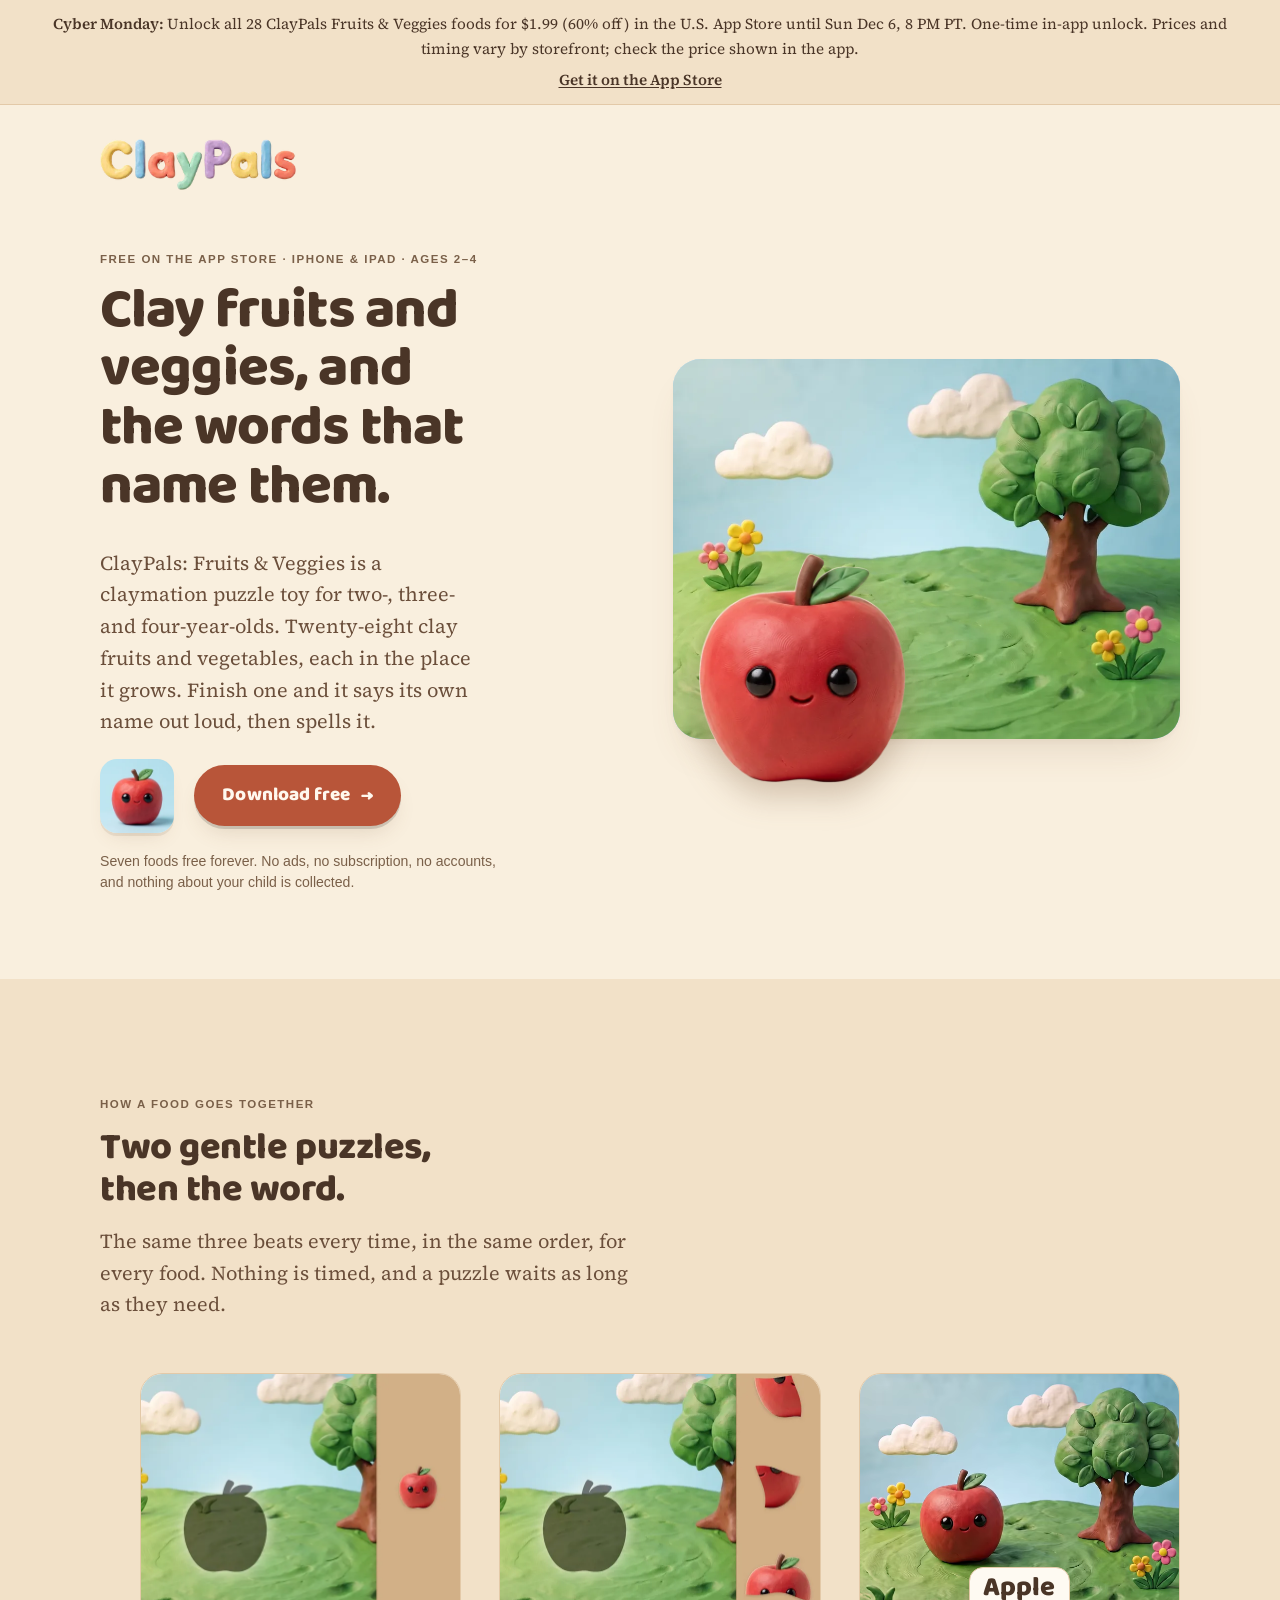
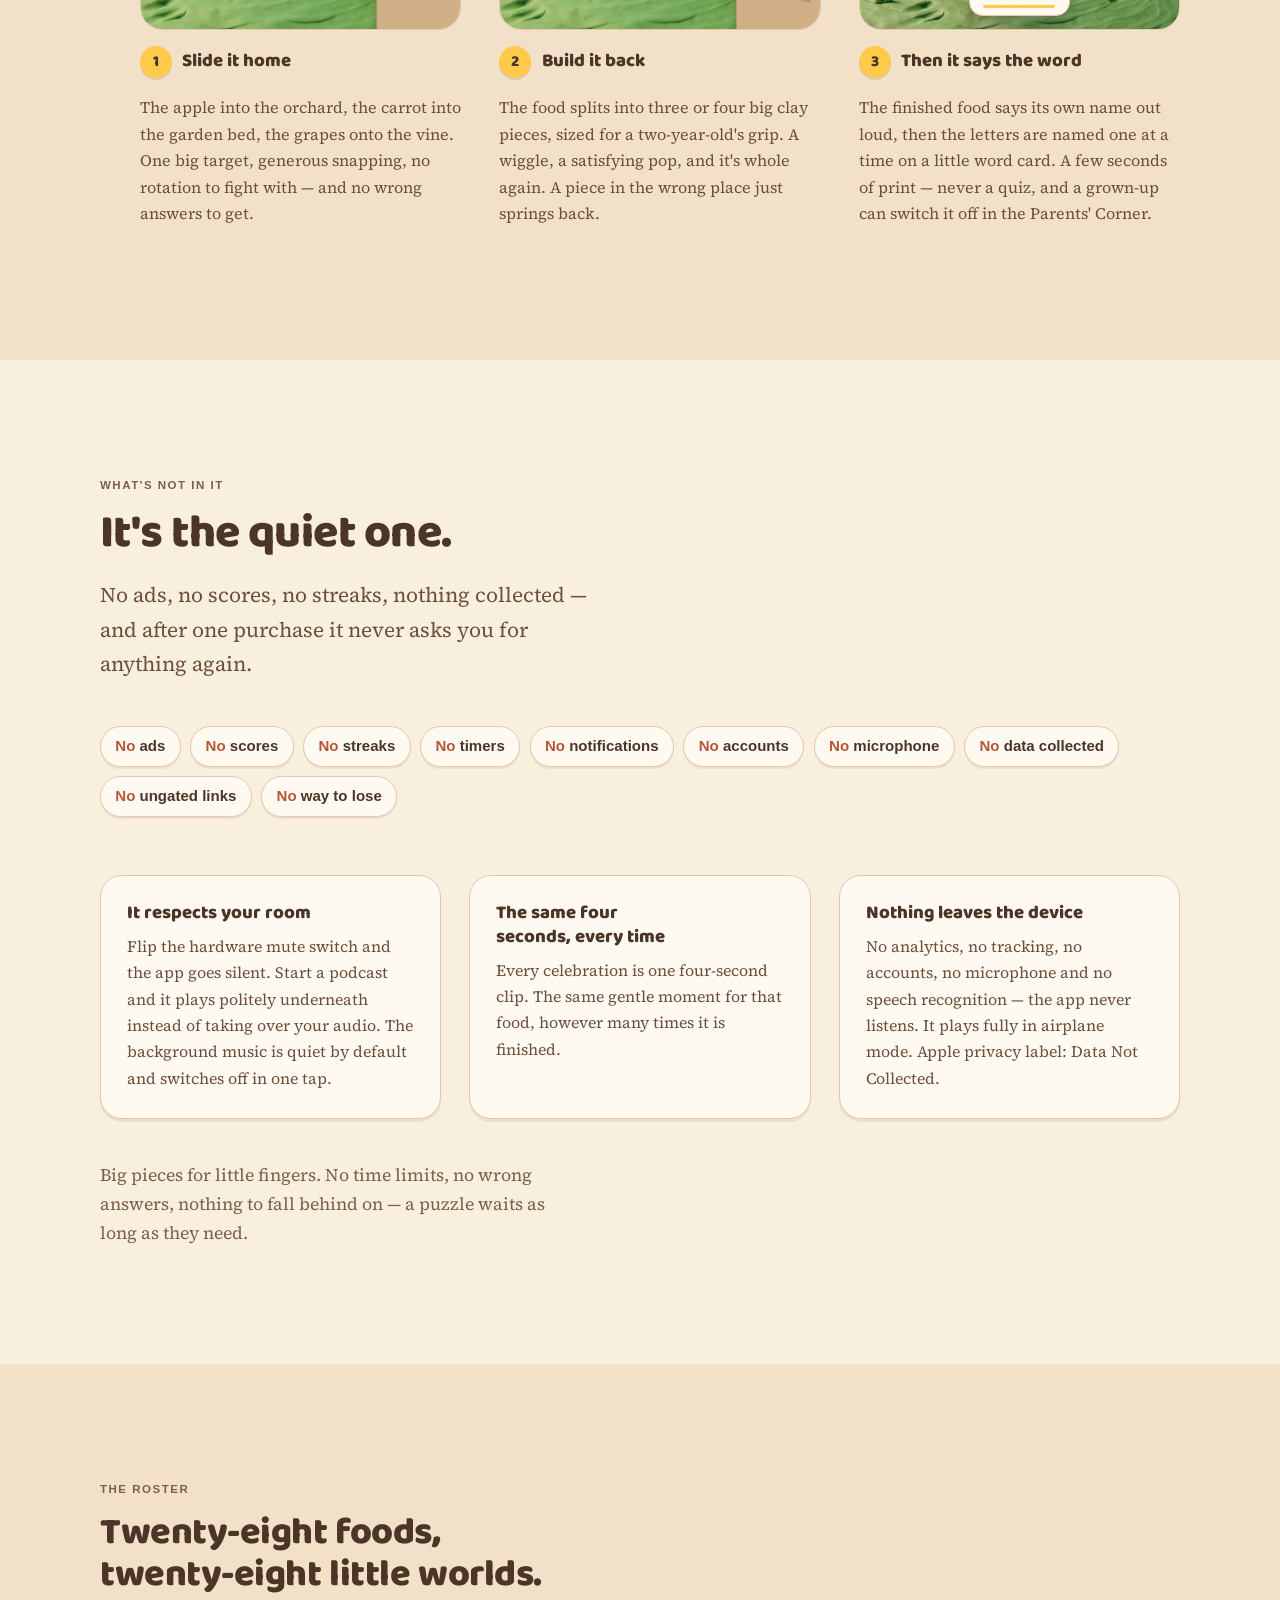
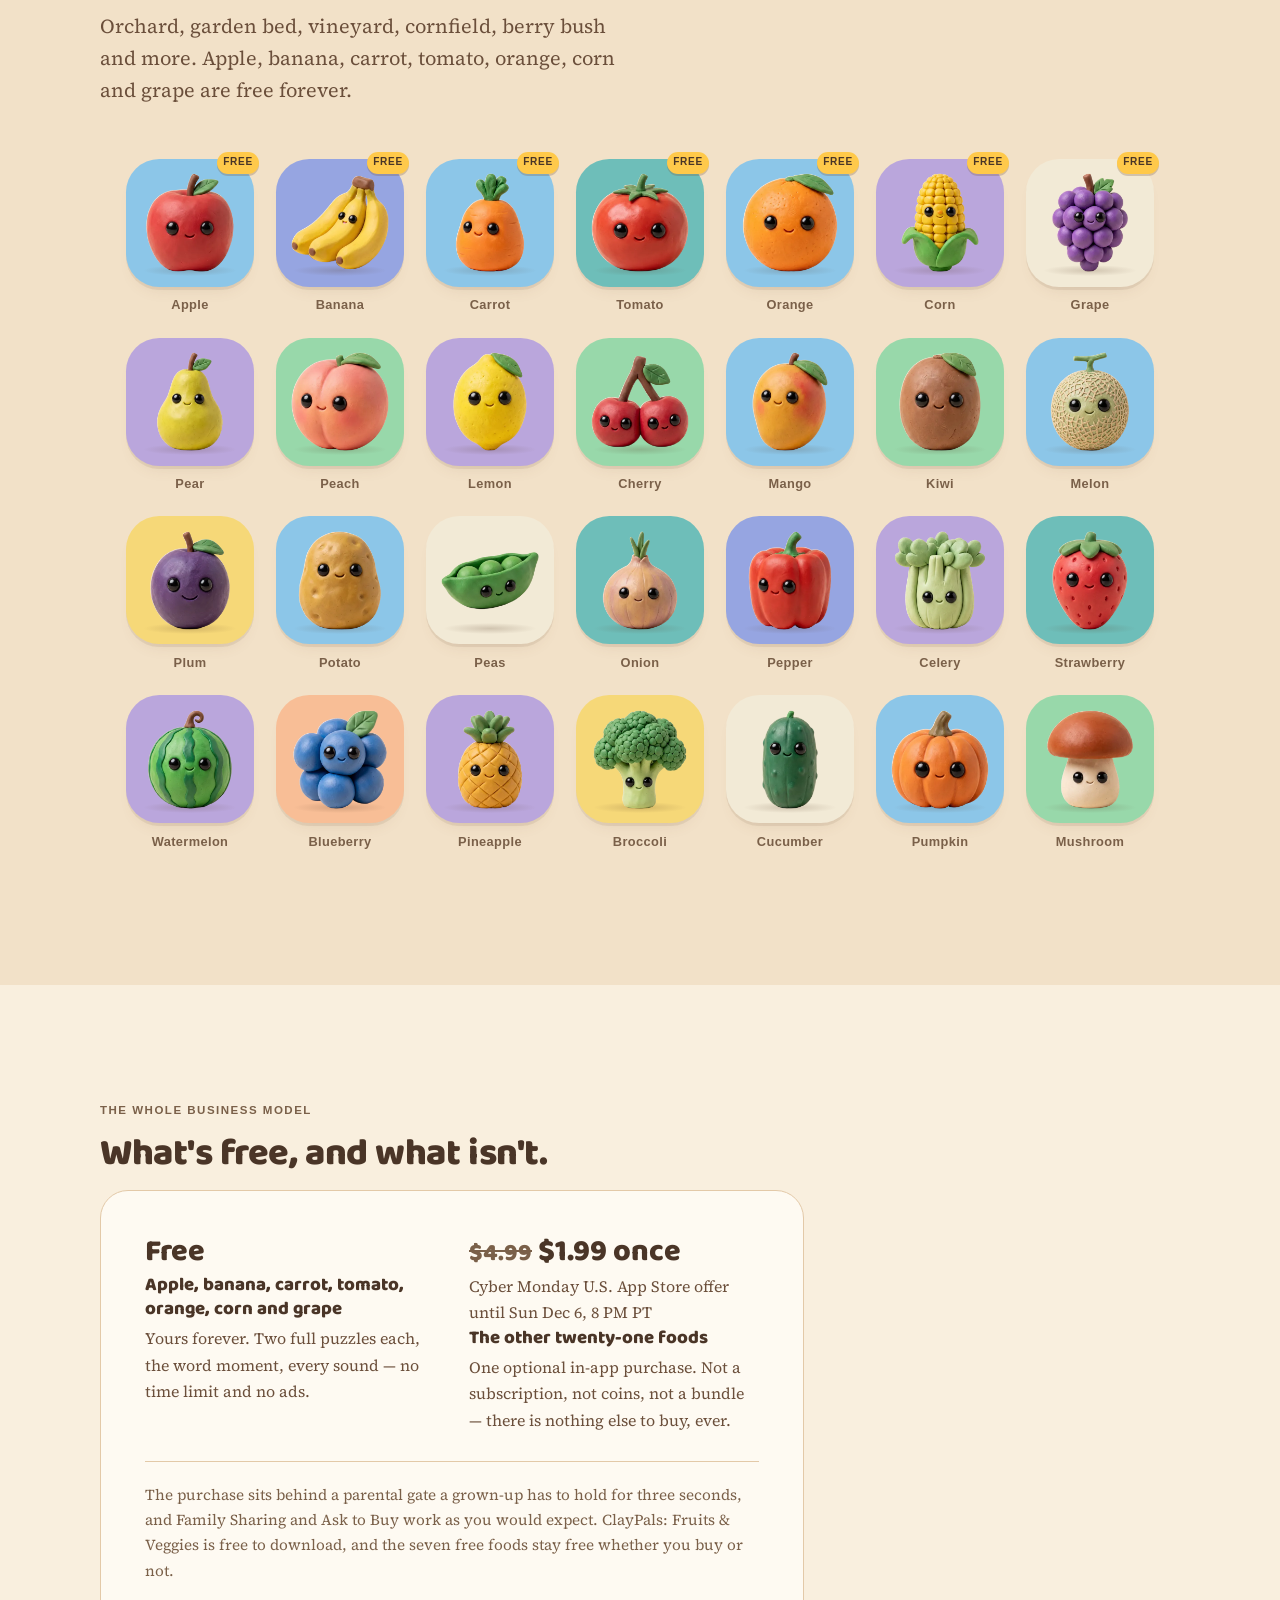
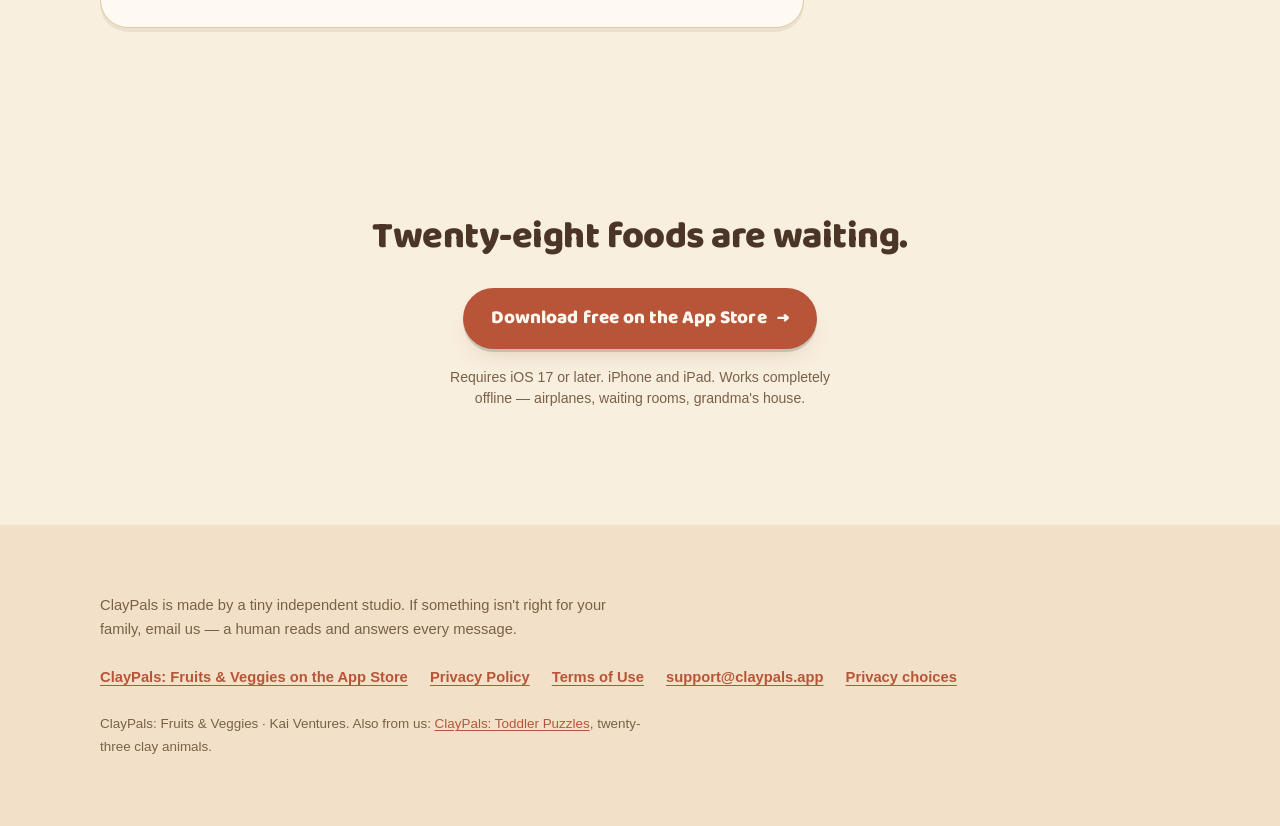
==== commit d07544cd: "site: show timed ClayPals Black Friday and Cyber Monday pricing" ====
--- a/produce/index.html
+++ b/produce/index.html
@@ -5,25 +5,26 @@
      consent-gated loaders for GA4 and the Meta Pixel (same IDs as before).
      Synchronous on purpose: it must run before anything can set a cookie. -->
 <script src="../assets/js/consent.js"></script>
+<script defer src="../assets/js/promo.js"></script>
 
 <meta charset="utf-8">
 <meta name="viewport" content="width=device-width, initial-scale=1, viewport-fit=cover">
-<title>ClayPals: Fruits &amp; Veggies | Clay puzzle app for ages 2 to 4</title>
-<meta name="description" content="ClayPals: Fruits &amp; Veggies is a puzzle app for iPhone and iPad, for ages 2 to 4. 28 clay foods say their names. No ads. 7 are free, 21 more cost $4.99 once.">
+<title>ClayPals: Fruits &amp; Veggies — a claymation puzzle toy for ages 2–4</title>
+<meta name="description" content="Slide the clay apple into its orchard, then build it back from big pieces. 28 clay fruits and vegetables for 2–4 year olds. Free on the App Store — no ads, no scores, nothing collected.">
 <link rel="canonical" href="https://claypals.app/produce/">
 
 <meta property="og:type" content="website">
 <meta property="og:site_name" content="ClayPals">
-<meta property="og:title" content="ClayPals: Fruits &amp; Veggies, a clay puzzle app for ages 2 to 4">
-<meta property="og:description" content="Clay fruits and vegetables that say their own names. 28 foods, free to download. No ads, no subscription, and the app collects nothing.">
+<meta property="og:title" content="ClayPals: Fruits &amp; Veggies — a claymation puzzle toy for 2–4 year olds">
+<meta property="og:description" content="Clay fruits and vegetables, and the words that name them. 28 claymation puzzles, free on the App Store. No ads, no scores, nothing collected.">
 <meta property="og:url" content="https://claypals.app/produce/">
 <meta property="og:image" content="https://claypals.app/assets/img/og-cover-produce.jpg">
 <meta property="og:image:width" content="1200">
 <meta property="og:image:height" content="630">
 <meta property="og:image:alt" content="A red clay apple in a green clay orchard, beside the word ClayPals.">
 <meta name="twitter:card" content="summary_large_image">
-<meta name="twitter:title" content="ClayPals: Fruits &amp; Veggies, a clay puzzle app for ages 2 to 4">
-<meta name="twitter:description" content="Clay fruits and vegetables that say their own names. 28 foods, free to download. No ads, no subscription, and the app collects nothing.">
+<meta name="twitter:title" content="ClayPals: Fruits &amp; Veggies — a claymation puzzle toy for 2–4 year olds">
+<meta name="twitter:description" content="Clay fruits and vegetables, and the words that name them. Free on the App Store.">
 <meta name="twitter:image" content="https://claypals.app/assets/img/og-cover-produce.jpg">
 
 <!-- Light is the default everywhere, regardless of the visitor's OS setting: the
@@ -49,22 +50,23 @@
 
 /* ── Tokens ────────────────────────────────────────────────────────────── */
 :root{
-
-  --bg:#f9efde;
-  --bg-sunk:#f2e1c8;
+  /* Every value below is lifted from the app: ClayPalette.swift, StorePalette
+     (ParentalGate.swift) and the tileColor entries in puzzles.json. */
+  --bg:#f9efde;            /* ClayPalette.cream */
+  --bg-sunk:#f2e1c8;       /* ClayPalette.warmSand */
   --surface:#fefaf2;
-  --rim:#e3c9a8;
+  --rim:#e3c9a8;           /* StorePalette.tileRim */
   --ink:#4a3527;
-  --ink-body:#6b4f3b;
+  --ink-body:#6b4f3b;      /* StorePalette.text */
   --ink-soft:#7a6049;
-  --terra:#e07a5e;
+  --terra:#e07a5e;         /* StorePalette.buy */
   --terra-press:#b85539;
   --btn-bg:#b85539;
   --btn-ink:#fff8ee;
-  --sky:#8cc6e8;
-  --shelf:#d3b087;
-  --shelf-shadow:#7b5b3e;
-  --star:#ffc94a;
+  --sky:#8cc6e8;           /* puzzles.json skyBlue — the app icon's ground */
+  --shelf:#d3b087;         /* ClayPalette.shelf */
+  --shelf-shadow:#7b5b3e;  /* ClayPalette.shelfShadow */
+  --star:#ffc94a;          /* StorePalette.star */
   --cast:rgba(123,91,62,.20);
   --cast-soft:rgba(123,91,62,.11);
 
@@ -223,7 +225,12 @@
 .step-head h3{margin:0}
 .step p{font-size:1rem;color:var(--ink-body)}
 
-
+/* Word card — the produce app's word card, rebuilt in CSS. This is NOT the
+   animals page's tan clay card: Fruits & Veggies shows a cream card with the
+   word in mixed case over a yellow crayon underline (App Store screenshot
+   04-word-moment, claypals-produce docs/release/screenshots). It sits over the
+   completion film, low and small, because the apple stands lower in its film
+   than the dog does in his, and a bigger card would cover its face. */
 .wordcard{
   background:var(--surface);border:1px solid var(--rim);border-radius:14px;
   padding:.28em .8em .42em;
@@ -358,7 +365,6 @@
   .step-art--word{background:url(../assets/img/word-apple-poster.webp) center/cover no-repeat}
 }
 </style>
-<link rel="stylesheet" href="../aeo.css">
 </head>
 <body>
 <script>document.documentElement.classList.add("js");</script>
@@ -381,14 +387,17 @@
       <div>
         <p class="label">Free on the App&nbsp;Store · iPhone &amp; iPad · Ages&nbsp;2–4</p>
         <h1>Clay fruits and veggies, and the words that name them.</h1>
-        <p class="lead">ClayPals: Fruits &amp; Veggies is a puzzle app for iPhone and iPad, made for children aged 2&nbsp;to&nbsp;4. It has 28 clay fruits and vegetables that say their own names. There are no ads, no subscription and no data collected. Seven foods are free. The other 21 cost $4.99, one time.</p>
+        <p class="lead">ClayPals: Fruits &amp; Veggies is a claymation puzzle toy for two-, three-
+          and four-year-olds. Twenty-eight clay fruits and vegetables, each in the place it grows.
+          Finish one and it says its own name out loud, then spells it.</p>
         <div class="cta-row">
           <img class="appicon" src="../assets/icon/produce-icon-160.webp" width="160" height="160"
                decoding="async" alt="The ClayPals: Fruits &amp; Veggies app icon: a red clay apple on a sky-blue ground.">
           <a class="btn" data-cta="hero" href="https://apps.apple.com/us/app/claypals-fruits-veggies/id6798962112">
             Download free <span class="arrow" aria-hidden="true">→</span></a>
         </div>
-        <p class="btn-note">Seven foods are free to keep. No ads, no subscription, no accounts. The app collects nothing about your child.</p>
+        <p class="btn-note">Seven foods free forever. No ads, no subscription, no accounts,
+          and nothing about your child is collected.</p>
       </div>
 
       <div class="diorama">
@@ -397,7 +406,7 @@
                srcset="../assets/img/hero-scene-apple-960.webp 960w, ../assets/img/hero-scene-apple-1440.webp 1440w"
                sizes="(min-width:900px) 46vw, 92vw"
                width="960" height="717" fetchpriority="high" decoding="async"
-               alt="A clay orchard scene: green modeling-clay grass, a leafy apple tree, little yellow and pink flowers and soft white clouds.">
+               alt="A clay orchard scene: green modelling-clay grass, a leafy apple tree, little yellow and pink flowers and soft white clouds.">
         </div>
         <div class="pal-shadow" aria-hidden="true"></div>
         <img class="pal" src="../assets/img/hero-apple-440.webp"
@@ -413,21 +422,33 @@
   <section class="band">
     <div class="wrap">
       <div class="prose reveal">
-        <p class="label">How it works</p>
-        <h2>Two easy puzzles, then the word.</h2>
-        <p class="lead">Every food works the same way, in three steps.
-          Nothing is timed. Your child can take as long as they need.</p>
+        <p class="label">How a food goes together</p>
+        <h2>Two gentle puzzles, then the word.</h2>
+        <p class="lead">The same three beats every time, in the same order, for every food.
+          Nothing is timed, and a puzzle waits as long as they need.</p>
       </div>
 
       <ol class="steps">
         <li class="step reveal">
+          <!-- The apple throughout, as the animals page uses the dog throughout:
+               the three cards are one sentence about one food.
+               Panels 1 and 2 are STILLS for now — real App Store captures from
+               the iPad build (docs/release/screenshots/ipad-13/02 and 03 in
+               claypals-produce), cropped 5:4 at (440,214)-(2752,2064) so the home
+               button is fully out of frame rather than half in it. The animals
+               page plays simulator recordings here; the produce recordings are
+               owed (blocked on the Xcode licence, which stops simctl). When they
+               exist, swap each <img> for the same <video> block the animals page
+               uses, and keep these files as the posters. -->
           <div class="step-art bleed">
             <img src="../assets/img/slide-apple-poster.webp" width="640" height="512"
                  loading="lazy" decoding="async"
                  alt="The clay orchard with the apple's dark outline waiting on the grass, and the whole clay apple on the shelf beside it, ready to be slid home.">
           </div>
           <div class="step-head"><span class="step-num" aria-hidden="true">1</span><h3>Slide it home</h3></div>
-          <p>Put the apple in the orchard, the carrot in the garden, the grapes on the vine. The target is big, pieces snap in easily, and nothing needs turning. There are no wrong answers.</p>
+          <p>The apple into the orchard, the carrot into the garden bed, the grapes onto the
+            vine. One big target, generous snapping, no rotation to fight with — and no wrong
+            answers to get.</p>
         </li>
         <li class="step reveal">
           <div class="step-art bleed">
@@ -436,9 +457,16 @@
                  alt="The apple's outline on the orchard grass, with its three big clay pieces waiting on the shelf to be pressed back into place.">
           </div>
           <div class="step-head"><span class="step-num" aria-hidden="true">2</span><h3>Build it back</h3></div>
-          <p>The food breaks into three or four big clay pieces, sized for a two-year-old's hands. Put them back and it is whole again. A piece in the wrong place just pops back out.</p>
+          <p>The food splits into three or four big clay pieces, sized for a two-year-old's grip.
+            A wiggle, a satisfying pop, and it's whole again. A piece in the wrong place just
+            springs back.</p>
         </li>
         <li class="step reveal">
+          <!-- The apple completion film the app itself plays, straight from the
+               bundle (claypals-produce ClayPals/Resources/video/apple_completion.mp4),
+               centre-cropped 1440x1080 -> 1350x1080 (5:4), transcoded off HEVC
+               because Chrome and Firefox will not decode it. Card over film is
+               exactly what a child sees. -->
           <div class="step-art step-art--word">
             <video width="640" height="512" autoplay muted loop playsinline preload="metadata"
                    poster="../assets/img/word-apple-poster.webp"
@@ -449,7 +477,9 @@
             <div class="wordcard" aria-hidden="true"><span>Apple</span></div>
           </div>
           <div class="step-head"><span class="step-num" aria-hidden="true">3</span><h3>Then it says the word</h3></div>
-          <p>The finished food says its name out loud. Then each letter is named on a little word card. It takes a few seconds and is never a quiz. A grown-up can turn the letters off in the Parents' Corner (the grown-ups' settings in the app).</p>
+          <p>The finished food says its own name out loud, then the letters are named one at a
+            time on a little word card. A few seconds of print — never a quiz, and a grown-up can
+            switch it off in the Parents' Corner.</p>
         </li>
       </ol>
       <script>
@@ -483,7 +513,8 @@
       <div class="prose reveal">
         <p class="label">What's not in it</p>
         <h2 class="quiet-statement">It's the quiet one.</h2>
-        <p class="quiet-sub">No ads, no scores, no streaks, and nothing collected in the app. After one purchase, there is nothing else to buy.</p>
+        <p class="quiet-sub">No ads, no scores, no streaks, nothing collected — and after one
+          purchase it never asks you for anything again.</p>
       </div>
 
       <ul class="chips reveal">
@@ -495,26 +526,32 @@
         <li><b>No</b> accounts</li>
         <li><b>No</b> microphone</li>
         <li><b>No</b> data collected</li>
-        <li><b>No</b> links a child can open</li>
+        <li><b>No</b> ungated links</li>
         <li><b>No</b> way to lose</li>
       </ul>
 
       <div class="proofs">
         <div class="proof reveal">
-          <h3>Quiet when you need it</h3>
-          <p>Turn on the mute switch and the app goes silent. If a podcast is playing, the app plays quietly under it and does not stop it. The background music is soft and turns off with one tap.</p>
+          <h3>It respects your room</h3>
+          <p>Flip the hardware mute switch and the app goes silent. Start a podcast and it plays
+            politely underneath instead of taking over your audio. The background music is quiet
+            by default and switches off in one tap.</p>
         </div>
         <div class="proof reveal">
-          <h3>The same short celebration every time</h3>
-          <p>Each celebration is one four-second clip. It is the same for that food every time.</p>
+          <h3>The same four seconds, every time</h3>
+          <p>Every celebration is one four-second clip. The same gentle moment for that food,
+            however many times it is finished.</p>
         </div>
         <div class="proof reveal">
-          <h3>Inside the app, nothing leaves the device</h3>
-          <p>The app has no analytics, tracking, accounts, microphone or speech recognition. It never listens. It works fully in airplane mode. Apple privacy label: Data Not Collected. Our website uses Google Analytics, PostHog and the Meta Pixel, tools that count visits and measure ads. See our <a href="privacy.html">privacy policy</a>.</p>
+          <h3>Nothing leaves the device</h3>
+          <p>No analytics, no tracking, no accounts, no microphone and no speech recognition —
+            the app never listens. It plays fully in airplane mode. Apple privacy label:
+            Data Not Collected.</p>
         </div>
       </div>
 
-      <p class="pace reveal">Big pieces for little fingers. No time limits and no wrong answers. Your child can take as long as they need.</p>
+      <p class="pace reveal">Big pieces for little fingers. No time limits, no wrong answers,
+        nothing to fall behind on — a puzzle waits as long as they need.</p>
     </div>
   </section>
 
@@ -522,9 +559,10 @@
   <section class="band">
     <div class="wrap">
       <div class="prose reveal">
-        <p class="label">All the foods</p>
-        <h2>28 foods, each with its own clay scene.</h2>
-        <p class="lead">Apple, banana, carrot, tomato, orange, corn and grape are free&nbsp;to&nbsp;keep.</p>
+        <p class="label">The roster</p>
+        <h2>Twenty-eight foods, twenty-eight little worlds.</h2>
+        <p class="lead">Orchard, garden bed, vineyard, cornfield, berry bush and more. Apple, banana,
+          carrot, tomato, orange, corn and grape are free forever.</p>
       </div>
       <ul class="shelf" id="shelf">
         <li style="--i:0">
@@ -738,7 +776,7 @@
   <section>
     <div class="wrap">
       <div class="prose reveal">
-        <p class="label">Price</p>
+        <p class="label">The whole business model</p>
         <h2>What's free, and what isn't.</h2>
       </div>
       <div class="price-card reveal">
@@ -746,108 +784,49 @@
           <li>
             <span class="amount">Free</span>
             <h3>Apple, banana, carrot, tomato, orange, corn and grape</h3>
-            <p>Free to keep. Each one has both puzzles, its word and all its sounds. No time limit and no ads.</p>
+            <p>Yours forever. Two full puzzles each, the word moment, every sound — no time
+              limit and no ads.</p>
           </li>
           <li>
             <span class="amount">$4.99 once</span>
             <h3>The other twenty-one foods</h3>
-            <p>One optional in-app purchase. It is not a subscription, coins or a bundle. There is nothing else to buy in the app.</p>
+            <p>One optional in-app purchase. Not a subscription, not coins, not a bundle —
+              there is nothing else to buy, ever.</p>
           </li>
         </ul>
-        <p class="fineprint">To buy, a grown-up has to hold a button for three seconds (a parental gate). Family Sharing and Ask&nbsp;to&nbsp;Buy (Apple settings that let a parent approve purchases) work as normal.
-          ClayPals: Fruits &amp; Veggies is free to download. The seven free foods stay free, whether you buy or not. In the UK, the full set costs £4.99.</p>
+        <p class="fineprint">The purchase sits behind a parental gate a grown-up has to hold for
+          three seconds, and Family Sharing and Ask&nbsp;to&nbsp;Buy work as you would expect.
+          ClayPals: Fruits &amp; Veggies is free to download, and the seven free foods stay free whether
+          you buy or not.</p>
       </div>
     </div>
   </section>
 
-  <!-- ── FAQ (generated from faq-*.json) ── -->
-
-
-<section class="faq" id="faq">
-  <div class="wrap prose-wide">
-    <p class="label">Questions parents ask</p>
-    <h2>Questions, answered.</h2>
-    <details>
-      <summary><h3>What is ClayPals: Fruits &amp; Veggies?</h3></summary>
-      <p>ClayPals: Fruits &amp; Veggies is a puzzle app for iPhone and iPad, made for children aged 2 to 4. It has 28 clay fruits and vegetables that say their own names. There are no ads, no subscription and no data collected. Seven foods are free. The other 21 cost $4.99, one time. It is made by Kai Ventures.</p>
-    </details>
-    <details>
-      <summary><h3>How much does ClayPals: Fruits &amp; Veggies cost? Is it a subscription?</h3></summary>
-      <p>ClayPals: Fruits &amp; Veggies is free to download, and the apple, banana, carrot, tomato, orange, corn and grape are free to keep. One optional in-app purchase, All Foods, unlocks the other 21 foods for $4.99, one time (£4.99 in the UK). It is not a subscription. There are no coins, no bundles and no ads.</p>
-    </details>
-    <details>
-      <summary><h3>Why pay once for ClayPals: Fruits &amp; Veggies instead of using a free app with ads?</h3></summary>
-      <p>With ClayPals: Fruits &amp; Veggies, you can try seven foods for free and unlock the rest for $4.99, one time. So there are no ads for your child to tap and no subscription to cancel. Many free kids&#x27; apps make money from ads, and many learning apps charge every month. Check an app&#x27;s privacy label before you choose.</p>
-    </details>
-    <details>
-      <summary><h3>Does ClayPals: Fruits &amp; Veggies collect data or show ads?</h3></summary>
-      <p>No. ClayPals: Fruits &amp; Veggies shows no ads and collects no data. Its Apple privacy label says Data Not Collected. The app has no analytics (usage tracking), accounts or microphone, and progress is saved only on the device. The claypals.app website is separate. It uses Google Analytics, PostHog and the Meta Pixel (tools that count visits and measure ads).</p>
-    </details>
-    <details>
-      <summary><h3>Does ClayPals: Fruits &amp; Veggies follow children&#x27;s privacy laws like COPPA?</h3></summary>
-      <p>ClayPals: Fruits &amp; Veggies collects no personal information from anyone. So it collects none from children under COPPA (the US law on children&#x27;s privacy online) or the GDPR (the privacy law in the EU and UK). Its Apple privacy label says Data Not Collected, and deleting the app removes everything it saved. Full policy: claypals.app/produce/privacy.html.</p>
-    </details>
-    <details>
-      <summary><h3>Does ClayPals: Fruits &amp; Veggies work offline?</h3></summary>
-      <p>Yes. ClayPals: Fruits &amp; Veggies works fully offline, including in airplane mode. You can use it on a plane, in a waiting room or anywhere without Wi-Fi. The app does not connect to the internet on its own. It only uses Apple&#x27;s App Store if a grown-up chooses to buy the full set of foods.</p>
-    </details>
-    <details>
-      <summary><h3>Which devices does ClayPals: Fruits &amp; Veggies work on?</h3></summary>
-      <p>ClayPals: Fruits &amp; Veggies works on iPhone and iPad with iOS 17 or later. It is not available for Android, and Apple lists it as not verified for Mac. The app is in English only. It does not need Wi-Fi, an account or any other app to play.</p>
-    </details>
-    <details>
-      <summary><h3>What age is ClayPals: Fruits &amp; Veggies for?</h3></summary>
-      <p>ClayPals: Fruits &amp; Veggies is made for children aged 2 to 4. The pieces are big enough for a two-year-old&#x27;s hands. Nothing is timed, and there are no wrong answers. On the App Store it has a 4+ age rating (suitable for all ages) and is in the Kids category for ages 5 and under.</p>
-    </details>
-    <details>
-      <summary><h3>How do I stop my toddler buying things in ClayPals: Fruits &amp; Veggies?</h3></summary>
-      <p>In ClayPals: Fruits &amp; Veggies, the only purchase is behind a parental gate: a grown-up has to hold a button for three seconds. Apple&#x27;s Ask to Buy (a parent approves each purchase) and Family Sharing work as normal. There is only one thing to buy, so the most anyone can spend is $4.99.</p>
-    </details>
-    <details>
-      <summary><h3>Can I turn off the letters or the sound in ClayPals: Fruits &amp; Veggies?</h3></summary>
-      <p>Yes. In ClayPals: Fruits &amp; Veggies, a grown-up can turn the letters off in the Parents&#x27; Corner (the grown-ups&#x27; settings in the app). The background music is soft and turns off with one tap. The app goes silent when the mute switch is on. It plays quietly under a podcast or music and does not stop it.</p>
-    </details>
-    <details>
-      <summary><h3>What is the difference between ClayPals: Fruits &amp; Veggies and ClayPals: Toddler Puzzles?</h3></summary>
-      <p>ClayPals: Fruits &amp; Veggies and ClayPals: Toddler Puzzles are separate ClayPals apps. Fruits &amp; Veggies has clay fruits and vegetables, and Toddler Puzzles has clay animals. Both are for ages 2 to 4 and play the same way. Each has its own free items and its own one-time unlock, so buying one does not unlock the other.</p>
-    </details>
-    <details>
-      <summary><h3>Is ClayPals a clay-modeling app?</h3></summary>
-      <p>No. ClayPals: Fruits &amp; Veggies is a puzzle app with clay animation art. A child slides a clay fruit or vegetable into its scene, builds it back from big pieces and hears its name. It does not teach clay modeling or sculpting, and you do not need real clay or anything else to play.</p>
-    </details>
-  </div>
-</section>
-
   <!-- ── Closing ───────────────────────────────────────────────────────── -->
   <section class="closing">
     <div class="wrap prose" style="margin-inline:auto">
-      <h2 class="reveal">28 foods are ready to play.</h2>
+      <h2 class="reveal">Twenty-eight foods are waiting.</h2>
       <p class="reveal"><a class="btn" data-cta="closing" href="https://apps.apple.com/us/app/claypals-fruits-veggies/id6798962112">
         Download free on the App&nbsp;Store <span class="arrow" aria-hidden="true">→</span></a></p>
-      <p class="btn-note reveal">Needs iOS&nbsp;17 or later, on iPhone or iPad. Works fully offline: on planes, in waiting rooms, at grandma's house.</p>
+      <p class="btn-note reveal">Requires iOS&nbsp;17 or later. iPhone and iPad. Works completely
+        offline — airplanes, waiting rooms, grandma's house.</p>
     </div>
   </section>
 </main>
 
 <footer>
   <div class="wrap">
-    <p>ClayPals is made by a small independent studio. If something isn't right for your family, email us. A real person reads and answers every message.</p>
+    <p>ClayPals is made by a tiny independent studio. If something isn't right for your family,
+      email us — a human reads and answers every message.</p>
     <ul class="footlinks">
       <li><a data-cta="footer" href="https://apps.apple.com/us/app/claypals-fruits-veggies/id6798962112">ClayPals: Fruits &amp; Veggies on the App&nbsp;Store</a></li>
       <li><a href="privacy.html">Privacy Policy</a></li>
       <li><a href="terms.html">Terms of Use</a></li>
       <li><a href="mailto:support@claypals.app">support@claypals.app</a></li>
-      <li><a href="#faq">FAQ</a></li>
       <li><button type="button" class="linkbtn" data-cp-consent="reset">Privacy choices</button></li>
     </ul>
-    <ul class="follow">
-      <li><a href="https://www.instagram.com/claypals.app/">Instagram</a></li>
-      <li><a href="https://www.facebook.com/profile.php?id=61593198490533">Facebook</a></li>
-    </ul>
-    <p class="colophon">ClayPals makes clay puzzle apps for toddlers aged 2 to 4.
-      ClayPals is published by Kai Ventures. On the App Store, the developer is listed as Mark Cruz.
-      ClayPals is a puzzle app, not a clay-modeling tutorial.
-      Also from us: <a href="../">ClayPals: Toddler Puzzles</a>, with 23 clay animals.</p>
+    <p class="colophon">ClayPals: Fruits &amp; Veggies · Kai Ventures.
+      Also from us: <a href="../">ClayPals: Toddler Puzzles</a>, twenty-three clay animals.</p>
   </div>
 </footer>
 
@@ -871,204 +850,14 @@
 
 <script type="application/ld+json">
 {
-  "@context": "https://schema.org",
-  "@graph": [
-    {
-      "@type": "Organization",
-      "@id": "https://claypals.app/#org",
-      "name": "Kai Ventures",
-      "email": "support@claypals.app",
-      "brand": {
-        "@type": "Brand",
-        "@id": "https://claypals.app/#brand",
-        "name": "ClayPals",
-        "description": "ClayPals makes clay puzzle apps for toddlers aged 2 to 4. ClayPals is published by Kai Ventures.",
-        "url": "https://claypals.app/",
-        "sameAs": [
-          "https://www.instagram.com/claypals.app/",
-          "https://www.facebook.com/profile.php?id=61593198490533"
-        ]
-      }
-    },
-    {
-      "@type": "WebSite",
-      "@id": "https://claypals.app/#website",
-      "url": "https://claypals.app/",
-      "name": "ClayPals",
-      "publisher": {
-        "@id": "https://claypals.app/#org"
-      },
-      "inLanguage": "en"
-    },
-    {
-      "@type": "WebPage",
-      "@id": "https://claypals.app/produce/#webpage",
-      "url": "https://claypals.app/produce/",
-      "name": "ClayPals: Fruits & Veggies, a clay puzzle app for ages 2 to 4",
-      "isPartOf": {
-        "@id": "https://claypals.app/#website"
-      },
-      "about": {
-        "@id": "https://claypals.app/produce/#app"
-      },
-      "dateModified": "2026-10-31",
-      "inLanguage": "en",
-      "relatedLink": "https://claypals.app/"
-    },
-    {
-      "@type": "MobileApplication",
-      "@id": "https://claypals.app/produce/#app",
-      "name": "ClayPals: Fruits & Veggies",
-      "description": "ClayPals: Fruits & Veggies is a puzzle app for iPhone and iPad, made for children aged 2 to 4. It has 28 clay fruits and vegetables that say their own names. There are no ads, no subscription and no data collected. Seven foods are free. The other 21 cost $4.99, one time.",
-      "url": "https://claypals.app/produce/",
-      "sameAs": [
-        "https://apps.apple.com/us/app/claypals-fruits-veggies/id6798962112"
-      ],
-      "installUrl": "https://apps.apple.com/us/app/claypals-fruits-veggies/id6798962112",
-      "operatingSystem": "iOS 17.0 or later",
-      "applicationCategory": "EducationalApplication",
-      "applicationSubCategory": "Kids",
-      "availableOnDevice": [
-        "iPhone",
-        "iPad"
-      ],
-      "inLanguage": "en",
-      "contentRating": "4+",
-      "isFamilyFriendly": true,
-      "audience": {
-        "@type": "PeopleAudience",
-        "suggestedMinAge": 2,
-        "suggestedMaxAge": 4
-      },
-      "publisher": {
-        "@id": "https://claypals.app/#org"
-      },
-      "author": {
-        "@type": "Person",
-        "name": "Mark Cruz",
-        "description": "Developer name shown on the App Store for ClayPals apps, published by Kai Ventures"
-      },
-      "offers": [
-        {
-          "@type": "Offer",
-          "name": "Free download",
-          "price": "0",
-          "priceCurrency": "USD"
-        },
-        {
-          "@type": "Offer",
-          "name": "All Foods",
-          "description": "Unlocks the other 21 foods. One-time in-app purchase. Not a subscription.",
-          "price": "4.99",
-          "priceCurrency": "USD"
-        }
-      ]
-    }
-  ]
-}
-</script>
-<script type="application/ld+json">
-{
-  "@context": "https://schema.org",
-  "@type": "FAQPage",
-  "mainEntity": [
-    {
-      "@type": "Question",
-      "name": "What is ClayPals: Fruits & Veggies?",
-      "acceptedAnswer": {
-        "@type": "Answer",
-        "text": "ClayPals: Fruits & Veggies is a puzzle app for iPhone and iPad, made for children aged 2 to 4. It has 28 clay fruits and vegetables that say their own names. There are no ads, no subscription and no data collected. Seven foods are free. The other 21 cost $4.99, one time. It is made by Kai Ventures."
-      }
-    },
-    {
-      "@type": "Question",
-      "name": "How much does ClayPals: Fruits & Veggies cost? Is it a subscription?",
-      "acceptedAnswer": {
-        "@type": "Answer",
-        "text": "ClayPals: Fruits & Veggies is free to download, and the apple, banana, carrot, tomato, orange, corn and grape are free to keep. One optional in-app purchase, All Foods, unlocks the other 21 foods for $4.99, one time (£4.99 in the UK). It is not a subscription. There are no coins, no bundles and no ads."
-      }
-    },
-    {
-      "@type": "Question",
-      "name": "Why pay once for ClayPals: Fruits & Veggies instead of using a free app with ads?",
-      "acceptedAnswer": {
-        "@type": "Answer",
-        "text": "With ClayPals: Fruits & Veggies, you can try seven foods for free and unlock the rest for $4.99, one time. So there are no ads for your child to tap and no subscription to cancel. Many free kids' apps make money from ads, and many learning apps charge every month. Check an app's privacy label before you choose."
-      }
-    },
-    {
-      "@type": "Question",
-      "name": "Does ClayPals: Fruits & Veggies collect data or show ads?",
-      "acceptedAnswer": {
-        "@type": "Answer",
-        "text": "No. ClayPals: Fruits & Veggies shows no ads and collects no data. Its Apple privacy label says Data Not Collected. The app has no analytics (usage tracking), accounts or microphone, and progress is saved only on the device. The claypals.app website is separate. It uses Google Analytics, PostHog and the Meta Pixel (tools that count visits and measure ads)."
-      }
-    },
-    {
-      "@type": "Question",
-      "name": "Does ClayPals: Fruits & Veggies follow children's privacy laws like COPPA?",
-      "acceptedAnswer": {
-        "@type": "Answer",
-        "text": "ClayPals: Fruits & Veggies collects no personal information from anyone. So it collects none from children under COPPA (the US law on children's privacy online) or the GDPR (the privacy law in the EU and UK). Its Apple privacy label says Data Not Collected, and deleting the app removes everything it saved. Full policy: claypals.app/produce/privacy.html."
-      }
-    },
-    {
-      "@type": "Question",
-      "name": "Does ClayPals: Fruits & Veggies work offline?",
-      "acceptedAnswer": {
-        "@type": "Answer",
-        "text": "Yes. ClayPals: Fruits & Veggies works fully offline, including in airplane mode. You can use it on a plane, in a waiting room or anywhere without Wi-Fi. The app does not connect to the internet on its own. It only uses Apple's App Store if a grown-up chooses to buy the full set of foods."
-      }
-    },
-    {
-      "@type": "Question",
-      "name": "Which devices does ClayPals: Fruits & Veggies work on?",
-      "acceptedAnswer": {
-        "@type": "Answer",
-        "text": "ClayPals: Fruits & Veggies works on iPhone and iPad with iOS 17 or later. It is not available for Android, and Apple lists it as not verified for Mac. The app is in English only. It does not need Wi-Fi, an account or any other app to play."
-      }
-    },
-    {
-      "@type": "Question",
-      "name": "What age is ClayPals: Fruits & Veggies for?",
-      "acceptedAnswer": {
-        "@type": "Answer",
-        "text": "ClayPals: Fruits & Veggies is made for children aged 2 to 4. The pieces are big enough for a two-year-old's hands. Nothing is timed, and there are no wrong answers. On the App Store it has a 4+ age rating (suitable for all ages) and is in the Kids category for ages 5 and under."
-      }
-    },
-    {
-      "@type": "Question",
-      "name": "How do I stop my toddler buying things in ClayPals: Fruits & Veggies?",
-      "acceptedAnswer": {
-        "@type": "Answer",
-        "text": "In ClayPals: Fruits & Veggies, the only purchase is behind a parental gate: a grown-up has to hold a button for three seconds. Apple's Ask to Buy (a parent approves each purchase) and Family Sharing work as normal. There is only one thing to buy, so the most anyone can spend is $4.99."
-      }
-    },
-    {
-      "@type": "Question",
-      "name": "Can I turn off the letters or the sound in ClayPals: Fruits & Veggies?",
-      "acceptedAnswer": {
-        "@type": "Answer",
-        "text": "Yes. In ClayPals: Fruits & Veggies, a grown-up can turn the letters off in the Parents' Corner (the grown-ups' settings in the app). The background music is soft and turns off with one tap. The app goes silent when the mute switch is on. It plays quietly under a podcast or music and does not stop it."
-      }
-    },
-    {
-      "@type": "Question",
-      "name": "What is the difference between ClayPals: Fruits & Veggies and ClayPals: Toddler Puzzles?",
-      "acceptedAnswer": {
-        "@type": "Answer",
-        "text": "ClayPals: Fruits & Veggies and ClayPals: Toddler Puzzles are separate ClayPals apps. Fruits & Veggies has clay fruits and vegetables, and Toddler Puzzles has clay animals. Both are for ages 2 to 4 and play the same way. Each has its own free items and its own one-time unlock, so buying one does not unlock the other."
-      }
-    },
-    {
-      "@type": "Question",
-      "name": "Is ClayPals a clay-modeling app?",
-      "acceptedAnswer": {
-        "@type": "Answer",
-        "text": "No. ClayPals: Fruits & Veggies is a puzzle app with clay animation art. A child slides a clay fruit or vegetable into its scene, builds it back from big pieces and hears its name. It does not teach clay modeling or sculpting, and you do not need real clay or anything else to play."
-      }
-    }
-  ]
+  "@context":"https://schema.org",
+  "@type":"MobileApplication",
+  "name":"ClayPals: Fruits & Veggies",
+  "operatingSystem":"iOS 17.0 or later",
+  "applicationCategory":"EducationalApplication",
+  "url":"https://apps.apple.com/us/app/claypals-fruits-veggies/id6798962112",
+  "description":"A claymation puzzle toy for 2–4 year olds. Slide the clay food into the place it grows, then rebuild it from big pieces. 28 fruits and vegetables, no ads, no data collected.",
+  "offers":{"@type":"Offer","price":"0","priceCurrency":"USD"}
 }
 </script>
 </body>
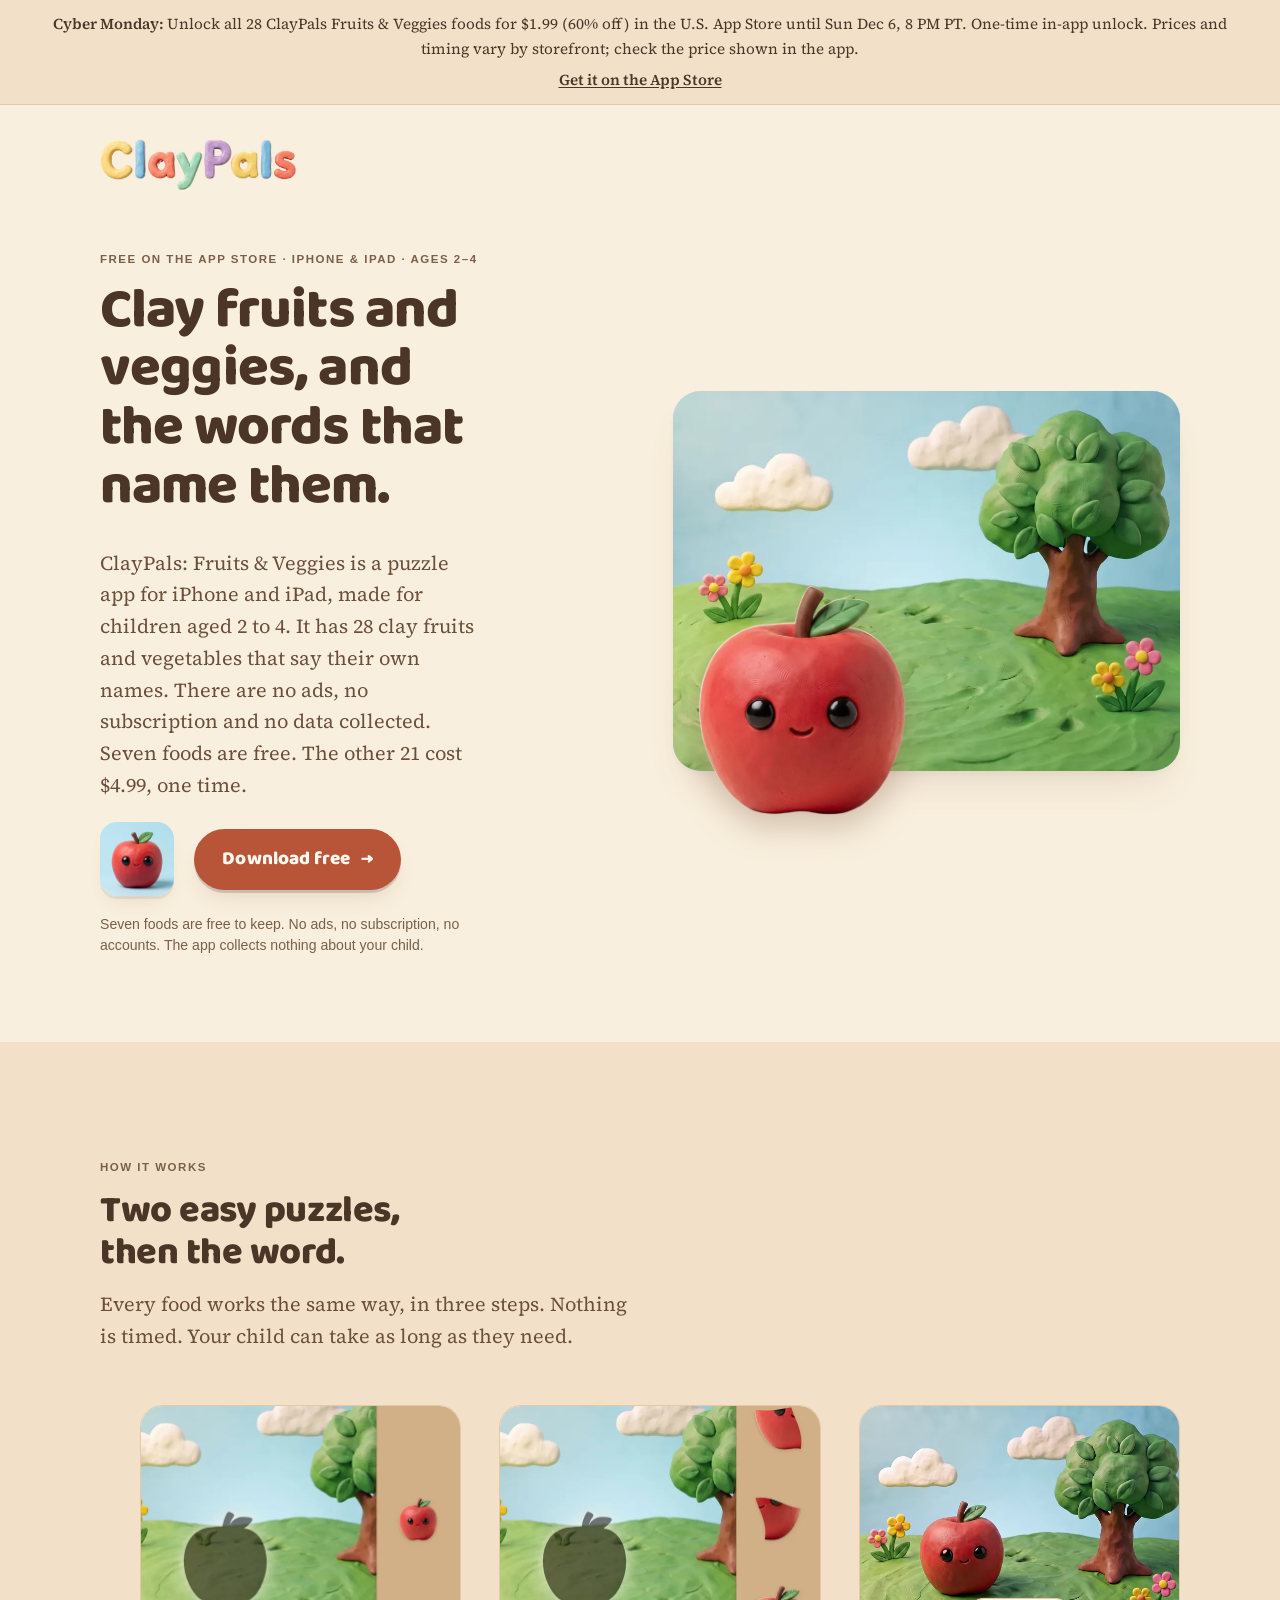
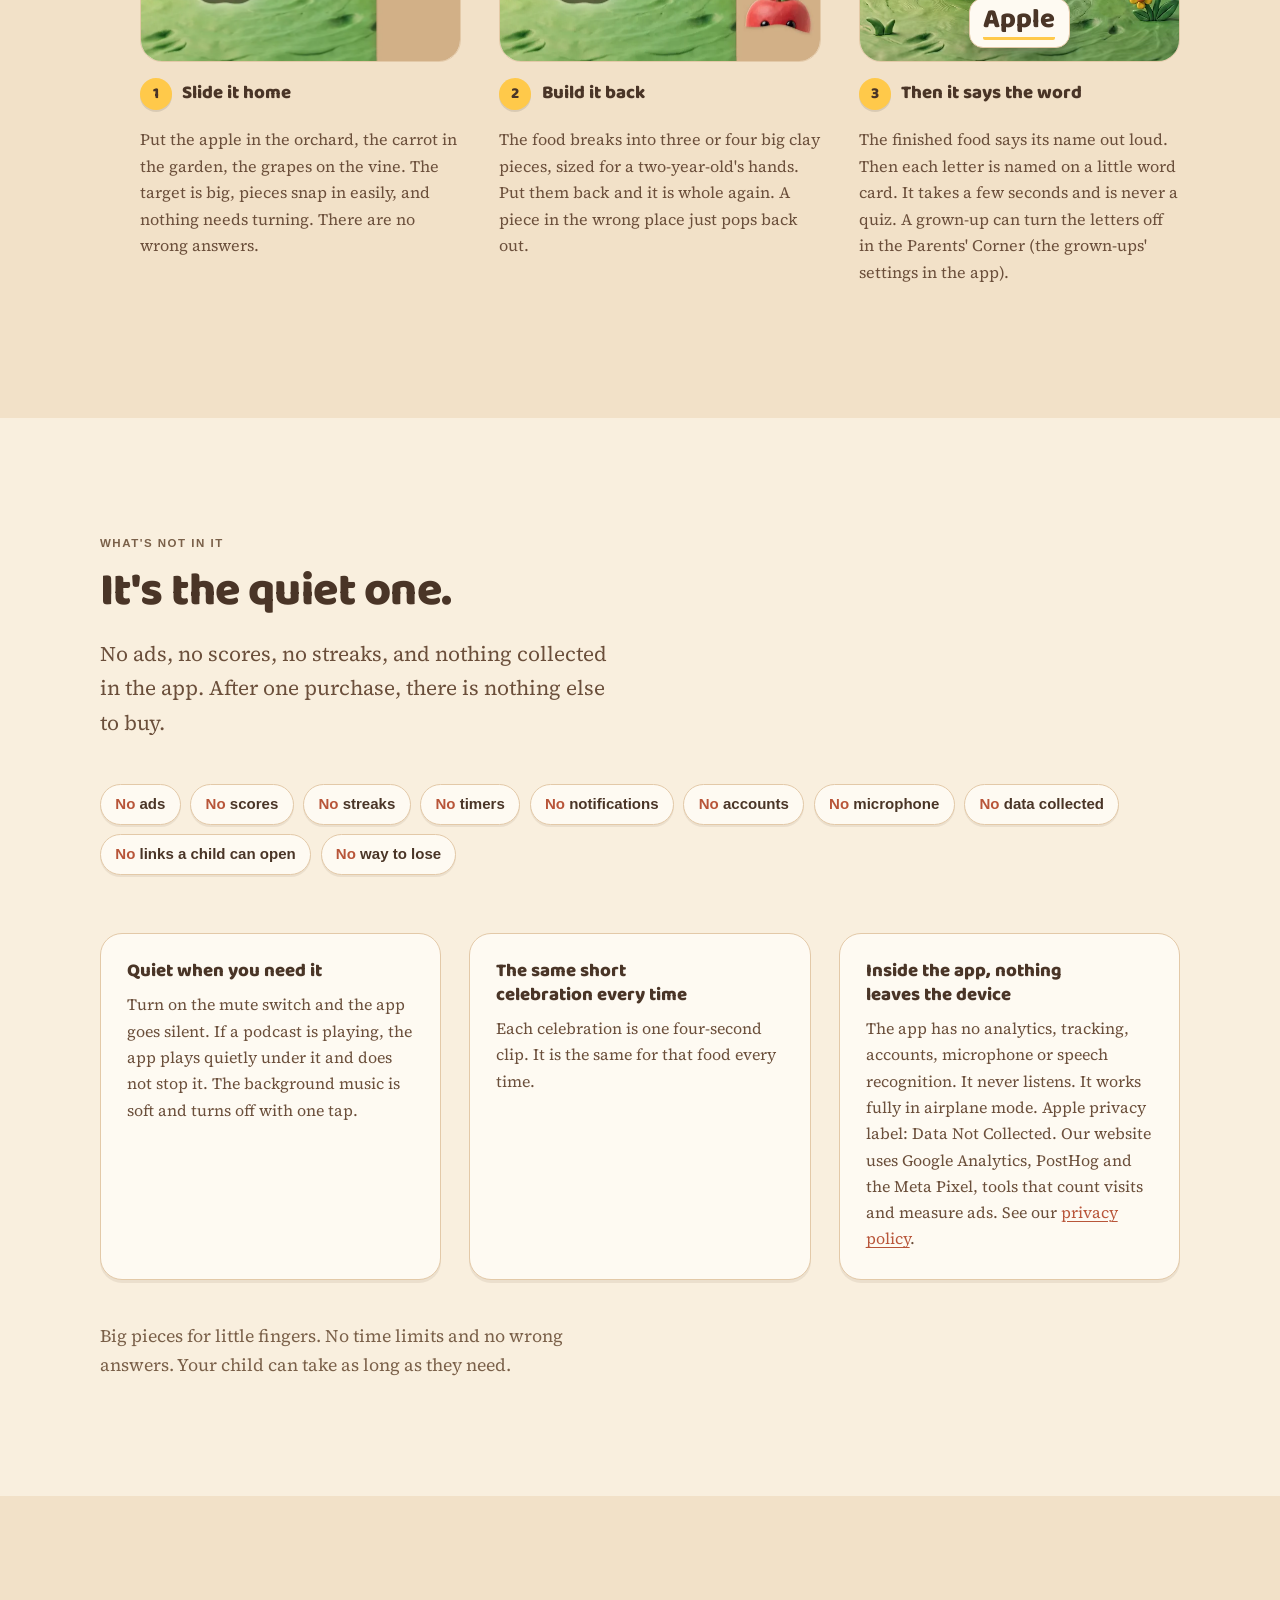
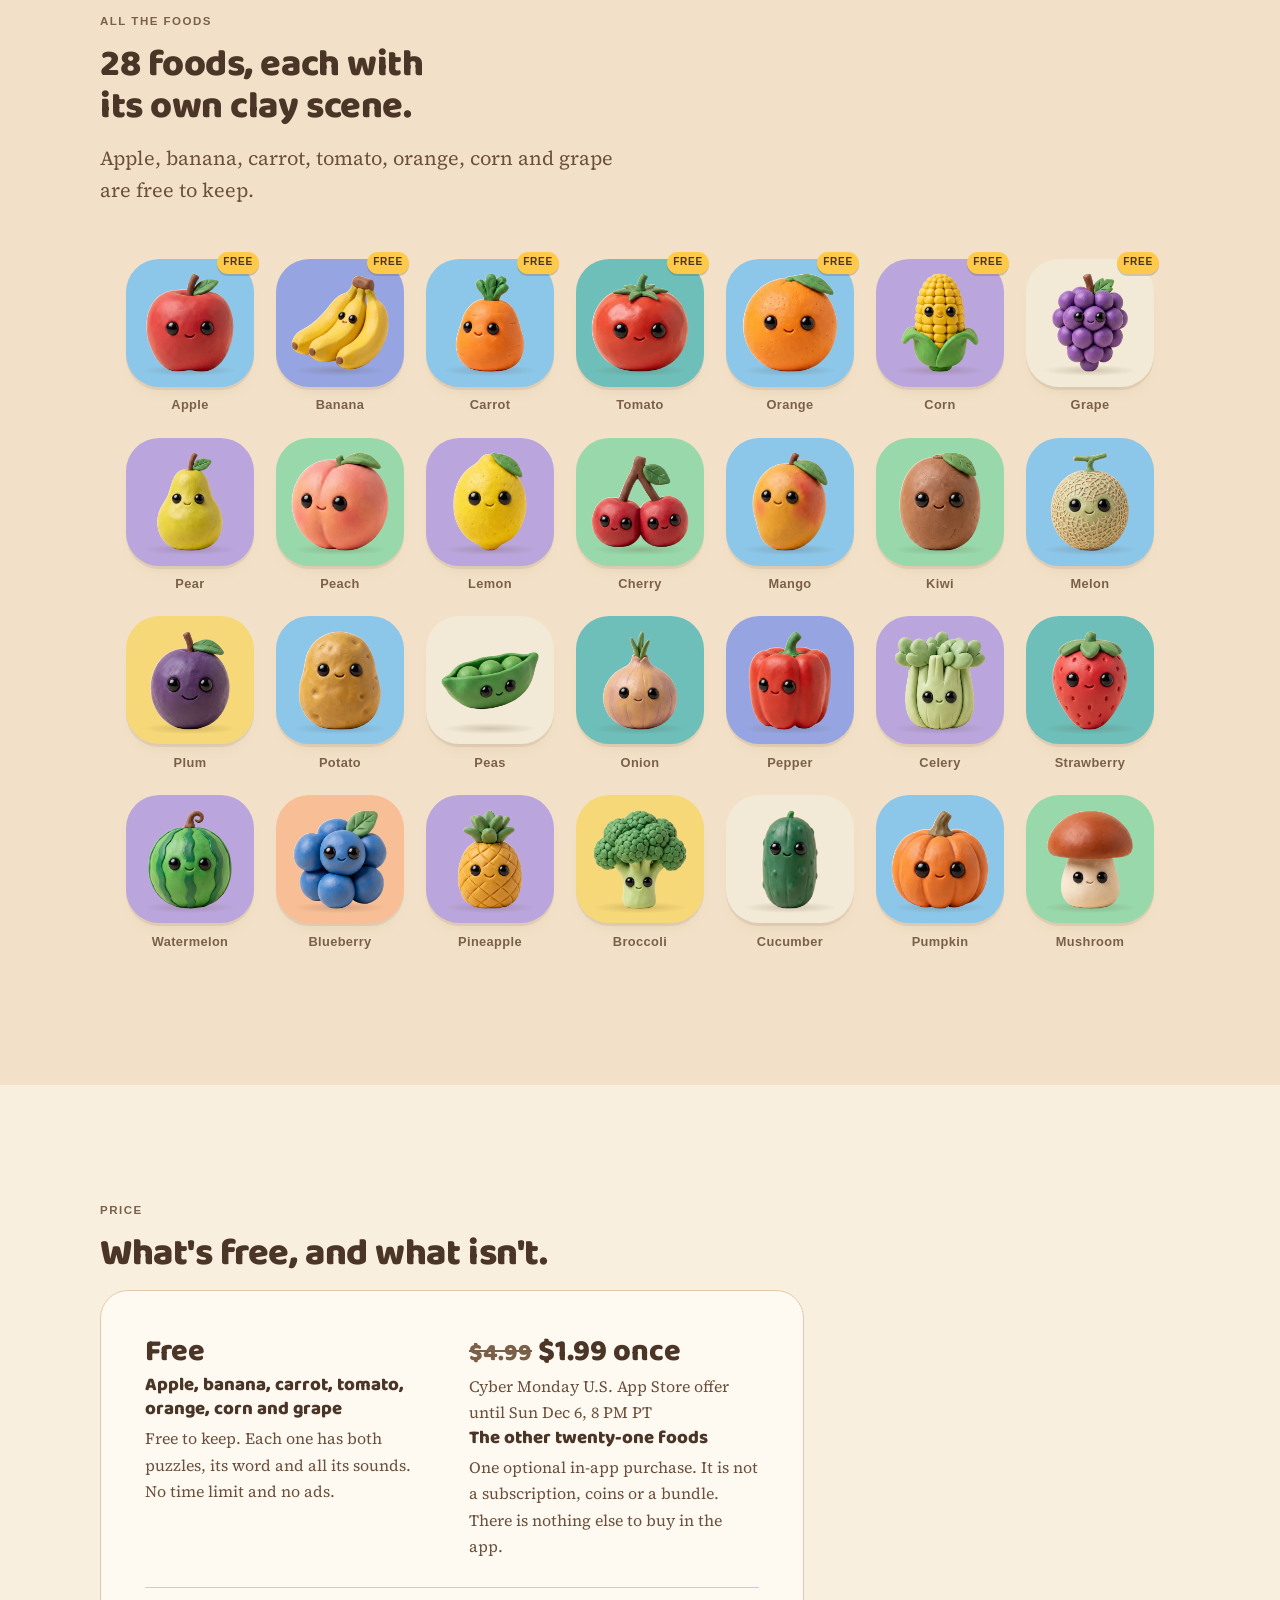
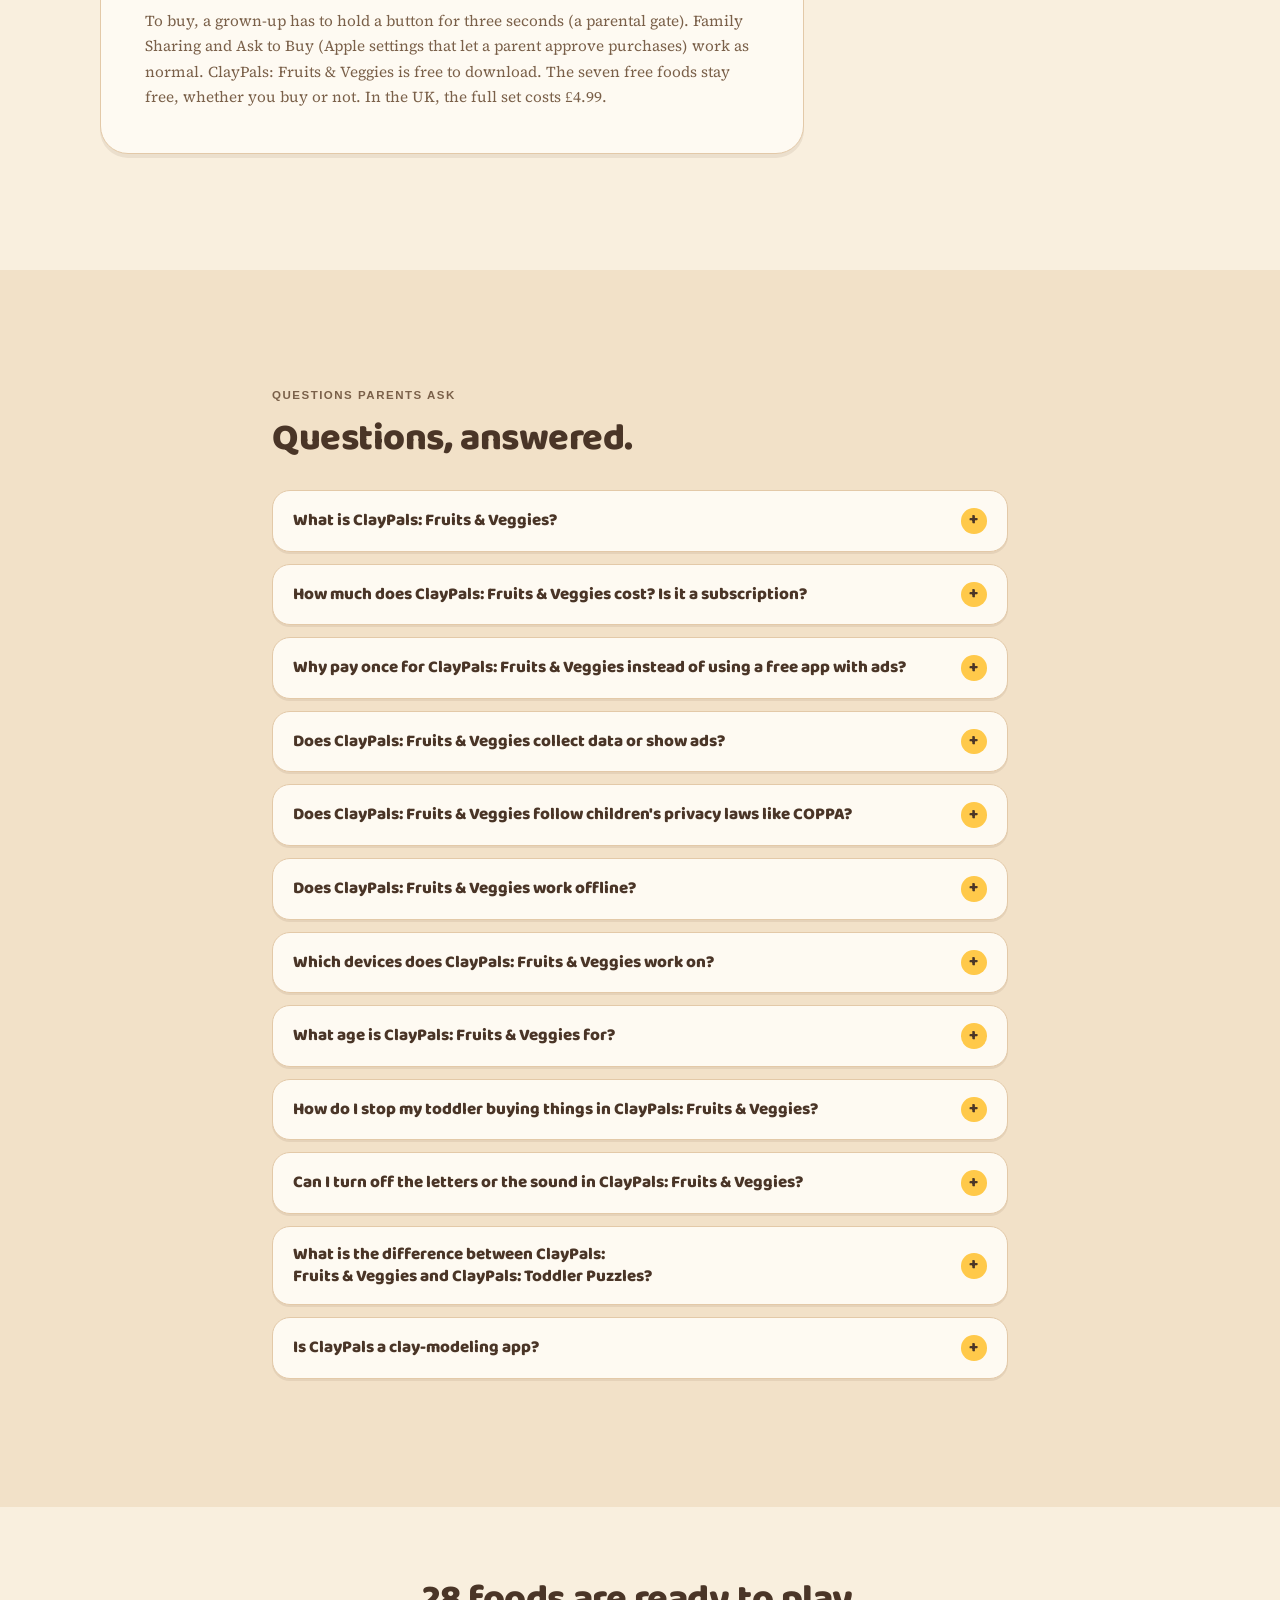
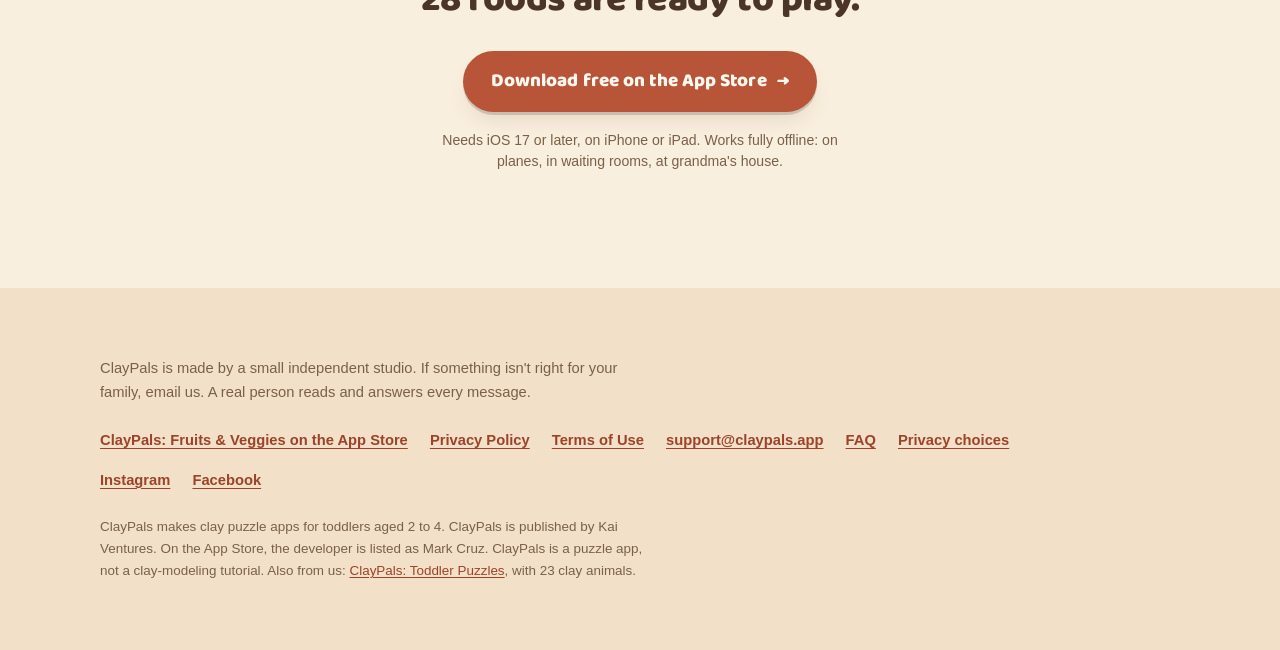
==== commit 712f7b27: "Merge 4a1d8cb396cf1d83d0110779dfe1b7c4e2d77ff7 into d07544cda9a8668b70ff0efd7584d71b40dd40d5" ====
--- a/produce/index.html
+++ b/produce/index.html
@@ -9,22 +9,22 @@
 
 <meta charset="utf-8">
 <meta name="viewport" content="width=device-width, initial-scale=1, viewport-fit=cover">
-<title>ClayPals: Fruits &amp; Veggies — a claymation puzzle toy for ages 2–4</title>
-<meta name="description" content="Slide the clay apple into its orchard, then build it back from big pieces. 28 clay fruits and vegetables for 2–4 year olds. Free on the App Store — no ads, no scores, nothing collected.">
+<title>ClayPals: Fruits &amp; Veggies | Clay puzzle app for ages 2 to 4</title>
+<meta name="description" content="ClayPals: Fruits &amp; Veggies is a puzzle app for iPhone and iPad, for ages 2 to 4. 28 clay foods say their names. No ads. 7 are free, 21 more cost $4.99 once.">
 <link rel="canonical" href="https://claypals.app/produce/">
 
 <meta property="og:type" content="website">
 <meta property="og:site_name" content="ClayPals">
-<meta property="og:title" content="ClayPals: Fruits &amp; Veggies — a claymation puzzle toy for 2–4 year olds">
-<meta property="og:description" content="Clay fruits and vegetables, and the words that name them. 28 claymation puzzles, free on the App Store. No ads, no scores, nothing collected.">
+<meta property="og:title" content="ClayPals: Fruits &amp; Veggies, a clay puzzle app for ages 2 to 4">
+<meta property="og:description" content="Clay fruits and vegetables that say their own names. 28 foods, free to download. No ads, no subscription, and the app collects nothing.">
 <meta property="og:url" content="https://claypals.app/produce/">
 <meta property="og:image" content="https://claypals.app/assets/img/og-cover-produce.jpg">
 <meta property="og:image:width" content="1200">
 <meta property="og:image:height" content="630">
 <meta property="og:image:alt" content="A red clay apple in a green clay orchard, beside the word ClayPals.">
 <meta name="twitter:card" content="summary_large_image">
-<meta name="twitter:title" content="ClayPals: Fruits &amp; Veggies — a claymation puzzle toy for 2–4 year olds">
-<meta name="twitter:description" content="Clay fruits and vegetables, and the words that name them. Free on the App Store.">
+<meta name="twitter:title" content="ClayPals: Fruits &amp; Veggies, a clay puzzle app for ages 2 to 4">
+<meta name="twitter:description" content="Clay fruits and vegetables that say their own names. 28 foods, free to download. No ads, no subscription, and the app collects nothing.">
 <meta name="twitter:image" content="https://claypals.app/assets/img/og-cover-produce.jpg">
 
 <!-- Light is the default everywhere, regardless of the visitor's OS setting: the
@@ -50,23 +50,22 @@
 
 /* ── Tokens ────────────────────────────────────────────────────────────── */
 :root{
-  /* Every value below is lifted from the app: ClayPalette.swift, StorePalette
-     (ParentalGate.swift) and the tileColor entries in puzzles.json. */
-  --bg:#f9efde;            /* ClayPalette.cream */
-  --bg-sunk:#f2e1c8;       /* ClayPalette.warmSand */
+
+  --bg:#f9efde;
+  --bg-sunk:#f2e1c8;
   --surface:#fefaf2;
-  --rim:#e3c9a8;           /* StorePalette.tileRim */
+  --rim:#e3c9a8;
   --ink:#4a3527;
-  --ink-body:#6b4f3b;      /* StorePalette.text */
+  --ink-body:#6b4f3b;
   --ink-soft:#7a6049;
-  --terra:#e07a5e;         /* StorePalette.buy */
+  --terra:#e07a5e;
   --terra-press:#b85539;
   --btn-bg:#b85539;
   --btn-ink:#fff8ee;
-  --sky:#8cc6e8;           /* puzzles.json skyBlue — the app icon's ground */
-  --shelf:#d3b087;         /* ClayPalette.shelf */
-  --shelf-shadow:#7b5b3e;  /* ClayPalette.shelfShadow */
-  --star:#ffc94a;          /* StorePalette.star */
+  --sky:#8cc6e8;
+  --shelf:#d3b087;
+  --shelf-shadow:#7b5b3e;
+  --star:#ffc94a;
   --cast:rgba(123,91,62,.20);
   --cast-soft:rgba(123,91,62,.11);
 
@@ -225,12 +224,7 @@
 .step-head h3{margin:0}
 .step p{font-size:1rem;color:var(--ink-body)}
 
-/* Word card — the produce app's word card, rebuilt in CSS. This is NOT the
-   animals page's tan clay card: Fruits & Veggies shows a cream card with the
-   word in mixed case over a yellow crayon underline (App Store screenshot
-   04-word-moment, claypals-produce docs/release/screenshots). It sits over the
-   completion film, low and small, because the apple stands lower in its film
-   than the dog does in his, and a bigger card would cover its face. */
+
 .wordcard{
   background:var(--surface);border:1px solid var(--rim);border-radius:14px;
   padding:.28em .8em .42em;
@@ -365,6 +359,7 @@
   .step-art--word{background:url(../assets/img/word-apple-poster.webp) center/cover no-repeat}
 }
 </style>
+<link rel="stylesheet" href="../aeo.css">
 </head>
 <body>
 <script>document.documentElement.classList.add("js");</script>
@@ -387,17 +382,14 @@
       <div>
         <p class="label">Free on the App&nbsp;Store · iPhone &amp; iPad · Ages&nbsp;2–4</p>
         <h1>Clay fruits and veggies, and the words that name them.</h1>
-        <p class="lead">ClayPals: Fruits &amp; Veggies is a claymation puzzle toy for two-, three-
-          and four-year-olds. Twenty-eight clay fruits and vegetables, each in the place it grows.
-          Finish one and it says its own name out loud, then spells it.</p>
+        <p class="lead">ClayPals: Fruits &amp; Veggies is a puzzle app for iPhone and iPad, made for children aged 2&nbsp;to&nbsp;4. It has 28 clay fruits and vegetables that say their own names. There are no ads, no subscription and no data collected. Seven foods are free. The other 21 cost $4.99, one time.</p>
         <div class="cta-row">
           <img class="appicon" src="../assets/icon/produce-icon-160.webp" width="160" height="160"
                decoding="async" alt="The ClayPals: Fruits &amp; Veggies app icon: a red clay apple on a sky-blue ground.">
           <a class="btn" data-cta="hero" href="https://apps.apple.com/us/app/claypals-fruits-veggies/id6798962112">
             Download free <span class="arrow" aria-hidden="true">→</span></a>
         </div>
-        <p class="btn-note">Seven foods free forever. No ads, no subscription, no accounts,
-          and nothing about your child is collected.</p>
+        <p class="btn-note">Seven foods are free to keep. No ads, no subscription, no accounts. The app collects nothing about your child.</p>
       </div>
 
       <div class="diorama">
@@ -406,7 +398,7 @@
                srcset="../assets/img/hero-scene-apple-960.webp 960w, ../assets/img/hero-scene-apple-1440.webp 1440w"
                sizes="(min-width:900px) 46vw, 92vw"
                width="960" height="717" fetchpriority="high" decoding="async"
-               alt="A clay orchard scene: green modelling-clay grass, a leafy apple tree, little yellow and pink flowers and soft white clouds.">
+               alt="A clay orchard scene: green modeling-clay grass, a leafy apple tree, little yellow and pink flowers and soft white clouds.">
         </div>
         <div class="pal-shadow" aria-hidden="true"></div>
         <img class="pal" src="../assets/img/hero-apple-440.webp"
@@ -422,33 +414,21 @@
   <section class="band">
     <div class="wrap">
       <div class="prose reveal">
-        <p class="label">How a food goes together</p>
-        <h2>Two gentle puzzles, then the word.</h2>
-        <p class="lead">The same three beats every time, in the same order, for every food.
-          Nothing is timed, and a puzzle waits as long as they need.</p>
+        <p class="label">How it works</p>
+        <h2>Two easy puzzles, then the word.</h2>
+        <p class="lead">Every food works the same way, in three steps.
+          Nothing is timed. Your child can take as long as they need.</p>
       </div>
 
       <ol class="steps">
         <li class="step reveal">
-          <!-- The apple throughout, as the animals page uses the dog throughout:
-               the three cards are one sentence about one food.
-               Panels 1 and 2 are STILLS for now — real App Store captures from
-               the iPad build (docs/release/screenshots/ipad-13/02 and 03 in
-               claypals-produce), cropped 5:4 at (440,214)-(2752,2064) so the home
-               button is fully out of frame rather than half in it. The animals
-               page plays simulator recordings here; the produce recordings are
-               owed (blocked on the Xcode licence, which stops simctl). When they
-               exist, swap each <img> for the same <video> block the animals page
-               uses, and keep these files as the posters. -->
           <div class="step-art bleed">
             <img src="../assets/img/slide-apple-poster.webp" width="640" height="512"
                  loading="lazy" decoding="async"
                  alt="The clay orchard with the apple's dark outline waiting on the grass, and the whole clay apple on the shelf beside it, ready to be slid home.">
           </div>
           <div class="step-head"><span class="step-num" aria-hidden="true">1</span><h3>Slide it home</h3></div>
-          <p>The apple into the orchard, the carrot into the garden bed, the grapes onto the
-            vine. One big target, generous snapping, no rotation to fight with — and no wrong
-            answers to get.</p>
+          <p>Put the apple in the orchard, the carrot in the garden, the grapes on the vine. The target is big, pieces snap in easily, and nothing needs turning. There are no wrong answers.</p>
         </li>
         <li class="step reveal">
           <div class="step-art bleed">
@@ -457,16 +437,9 @@
                  alt="The apple's outline on the orchard grass, with its three big clay pieces waiting on the shelf to be pressed back into place.">
           </div>
           <div class="step-head"><span class="step-num" aria-hidden="true">2</span><h3>Build it back</h3></div>
-          <p>The food splits into three or four big clay pieces, sized for a two-year-old's grip.
-            A wiggle, a satisfying pop, and it's whole again. A piece in the wrong place just
-            springs back.</p>
+          <p>The food breaks into three or four big clay pieces, sized for a two-year-old's hands. Put them back and it is whole again. A piece in the wrong place just pops back out.</p>
         </li>
         <li class="step reveal">
-          <!-- The apple completion film the app itself plays, straight from the
-               bundle (claypals-produce ClayPals/Resources/video/apple_completion.mp4),
-               centre-cropped 1440x1080 -> 1350x1080 (5:4), transcoded off HEVC
-               because Chrome and Firefox will not decode it. Card over film is
-               exactly what a child sees. -->
           <div class="step-art step-art--word">
             <video width="640" height="512" autoplay muted loop playsinline preload="metadata"
                    poster="../assets/img/word-apple-poster.webp"
@@ -477,9 +450,7 @@
             <div class="wordcard" aria-hidden="true"><span>Apple</span></div>
           </div>
           <div class="step-head"><span class="step-num" aria-hidden="true">3</span><h3>Then it says the word</h3></div>
-          <p>The finished food says its own name out loud, then the letters are named one at a
-            time on a little word card. A few seconds of print — never a quiz, and a grown-up can
-            switch it off in the Parents' Corner.</p>
+          <p>The finished food says its name out loud. Then each letter is named on a little word card. It takes a few seconds and is never a quiz. A grown-up can turn the letters off in the Parents' Corner (the grown-ups' settings in the app).</p>
         </li>
       </ol>
       <script>
@@ -513,8 +484,7 @@
       <div class="prose reveal">
         <p class="label">What's not in it</p>
         <h2 class="quiet-statement">It's the quiet one.</h2>
-        <p class="quiet-sub">No ads, no scores, no streaks, nothing collected — and after one
-          purchase it never asks you for anything again.</p>
+        <p class="quiet-sub">No ads, no scores, no streaks, and nothing collected in the app. After one purchase, there is nothing else to buy.</p>
       </div>
 
       <ul class="chips reveal">
@@ -526,32 +496,26 @@
         <li><b>No</b> accounts</li>
         <li><b>No</b> microphone</li>
         <li><b>No</b> data collected</li>
-        <li><b>No</b> ungated links</li>
+        <li><b>No</b> links a child can open</li>
         <li><b>No</b> way to lose</li>
       </ul>
 
       <div class="proofs">
         <div class="proof reveal">
-          <h3>It respects your room</h3>
-          <p>Flip the hardware mute switch and the app goes silent. Start a podcast and it plays
-            politely underneath instead of taking over your audio. The background music is quiet
-            by default and switches off in one tap.</p>
+          <h3>Quiet when you need it</h3>
+          <p>Turn on the mute switch and the app goes silent. If a podcast is playing, the app plays quietly under it and does not stop it. The background music is soft and turns off with one tap.</p>
         </div>
         <div class="proof reveal">
-          <h3>The same four seconds, every time</h3>
-          <p>Every celebration is one four-second clip. The same gentle moment for that food,
-            however many times it is finished.</p>
+          <h3>The same short celebration every time</h3>
+          <p>Each celebration is one four-second clip. It is the same for that food every time.</p>
         </div>
         <div class="proof reveal">
-          <h3>Nothing leaves the device</h3>
-          <p>No analytics, no tracking, no accounts, no microphone and no speech recognition —
-            the app never listens. It plays fully in airplane mode. Apple privacy label:
-            Data Not Collected.</p>
+          <h3>Inside the app, nothing leaves the device</h3>
+          <p>The app has no analytics, tracking, accounts, microphone or speech recognition. It never listens. It works fully in airplane mode. Apple privacy label: Data Not Collected. Our website uses Google Analytics, PostHog and the Meta Pixel, tools that count visits and measure ads. See our <a href="privacy.html">privacy policy</a>.</p>
         </div>
       </div>
 
-      <p class="pace reveal">Big pieces for little fingers. No time limits, no wrong answers,
-        nothing to fall behind on — a puzzle waits as long as they need.</p>
+      <p class="pace reveal">Big pieces for little fingers. No time limits and no wrong answers. Your child can take as long as they need.</p>
     </div>
   </section>
 
@@ -559,10 +523,9 @@
   <section class="band">
     <div class="wrap">
       <div class="prose reveal">
-        <p class="label">The roster</p>
-        <h2>Twenty-eight foods, twenty-eight little worlds.</h2>
-        <p class="lead">Orchard, garden bed, vineyard, cornfield, berry bush and more. Apple, banana,
-          carrot, tomato, orange, corn and grape are free forever.</p>
+        <p class="label">All the foods</p>
+        <h2>28 foods, each with its own clay scene.</h2>
+        <p class="lead">Apple, banana, carrot, tomato, orange, corn and grape are free&nbsp;to&nbsp;keep.</p>
       </div>
       <ul class="shelf" id="shelf">
         <li style="--i:0">
@@ -776,7 +739,7 @@
   <section>
     <div class="wrap">
       <div class="prose reveal">
-        <p class="label">The whole business model</p>
+        <p class="label">Price</p>
         <h2>What's free, and what isn't.</h2>
       </div>
       <div class="price-card reveal">
@@ -784,49 +747,108 @@
           <li>
             <span class="amount">Free</span>
             <h3>Apple, banana, carrot, tomato, orange, corn and grape</h3>
-            <p>Yours forever. Two full puzzles each, the word moment, every sound — no time
-              limit and no ads.</p>
+            <p>Free to keep. Each one has both puzzles, its word and all its sounds. No time limit and no ads.</p>
           </li>
           <li>
             <span class="amount">$4.99 once</span>
             <h3>The other twenty-one foods</h3>
-            <p>One optional in-app purchase. Not a subscription, not coins, not a bundle —
-              there is nothing else to buy, ever.</p>
+            <p>One optional in-app purchase. It is not a subscription, coins or a bundle. There is nothing else to buy in the app.</p>
           </li>
         </ul>
-        <p class="fineprint">The purchase sits behind a parental gate a grown-up has to hold for
-          three seconds, and Family Sharing and Ask&nbsp;to&nbsp;Buy work as you would expect.
-          ClayPals: Fruits &amp; Veggies is free to download, and the seven free foods stay free whether
-          you buy or not.</p>
+        <p class="fineprint">To buy, a grown-up has to hold a button for three seconds (a parental gate). Family Sharing and Ask&nbsp;to&nbsp;Buy (Apple settings that let a parent approve purchases) work as normal.
+          ClayPals: Fruits &amp; Veggies is free to download. The seven free foods stay free, whether you buy or not. In the UK, the full set costs £4.99.</p>
       </div>
     </div>
   </section>
 
+  <!-- ── FAQ (generated from faq-*.json) ── -->
+
+
+<section class="faq" id="faq">
+  <div class="wrap prose-wide">
+    <p class="label">Questions parents ask</p>
+    <h2>Questions, answered.</h2>
+    <details>
+      <summary><h3>What is ClayPals: Fruits &amp; Veggies?</h3></summary>
+      <p>ClayPals: Fruits &amp; Veggies is a puzzle app for iPhone and iPad, made for children aged 2 to 4. It has 28 clay fruits and vegetables that say their own names. There are no ads, no subscription and no data collected. Seven foods are free. The other 21 cost $4.99, one time. It is made by Kai Ventures.</p>
+    </details>
+    <details>
+      <summary><h3>How much does ClayPals: Fruits &amp; Veggies cost? Is it a subscription?</h3></summary>
+      <p>ClayPals: Fruits &amp; Veggies is free to download, and the apple, banana, carrot, tomato, orange, corn and grape are free to keep. One optional in-app purchase, All Foods, unlocks the other 21 foods for $4.99, one time (£4.99 in the UK). It is not a subscription. There are no coins, no bundles and no ads.</p>
+    </details>
+    <details>
+      <summary><h3>Why pay once for ClayPals: Fruits &amp; Veggies instead of using a free app with ads?</h3></summary>
+      <p>With ClayPals: Fruits &amp; Veggies, you can try seven foods for free and unlock the rest for $4.99, one time. So there are no ads for your child to tap and no subscription to cancel. Many free kids&#x27; apps make money from ads, and many learning apps charge every month. Check an app&#x27;s privacy label before you choose.</p>
+    </details>
+    <details>
+      <summary><h3>Does ClayPals: Fruits &amp; Veggies collect data or show ads?</h3></summary>
+      <p>No. ClayPals: Fruits &amp; Veggies shows no ads and collects no data. Its Apple privacy label says Data Not Collected. The app has no analytics (usage tracking), accounts or microphone, and progress is saved only on the device. The claypals.app website is separate. It uses Google Analytics, PostHog and the Meta Pixel (tools that count visits and measure ads).</p>
+    </details>
+    <details>
+      <summary><h3>Does ClayPals: Fruits &amp; Veggies follow children&#x27;s privacy laws like COPPA?</h3></summary>
+      <p>ClayPals: Fruits &amp; Veggies collects no personal information from anyone. So it collects none from children under COPPA (the US law on children&#x27;s privacy online) or the GDPR (the privacy law in the EU and UK). Its Apple privacy label says Data Not Collected, and deleting the app removes everything it saved. Full policy: claypals.app/produce/privacy.html.</p>
+    </details>
+    <details>
+      <summary><h3>Does ClayPals: Fruits &amp; Veggies work offline?</h3></summary>
+      <p>Yes. ClayPals: Fruits &amp; Veggies works fully offline, including in airplane mode. You can use it on a plane, in a waiting room or anywhere without Wi-Fi. The app does not connect to the internet on its own. It only uses Apple&#x27;s App Store if a grown-up chooses to buy the full set of foods.</p>
+    </details>
+    <details>
+      <summary><h3>Which devices does ClayPals: Fruits &amp; Veggies work on?</h3></summary>
+      <p>ClayPals: Fruits &amp; Veggies works on iPhone and iPad with iOS 17 or later. It is not available for Android, and Apple lists it as not verified for Mac. The app is in English only. It does not need Wi-Fi, an account or any other app to play.</p>
+    </details>
+    <details>
+      <summary><h3>What age is ClayPals: Fruits &amp; Veggies for?</h3></summary>
+      <p>ClayPals: Fruits &amp; Veggies is made for children aged 2 to 4. The pieces are big enough for a two-year-old&#x27;s hands. Nothing is timed, and there are no wrong answers. On the App Store it has a 4+ age rating (suitable for all ages) and is in the Kids category for ages 5 and under.</p>
+    </details>
+    <details>
+      <summary><h3>How do I stop my toddler buying things in ClayPals: Fruits &amp; Veggies?</h3></summary>
+      <p>In ClayPals: Fruits &amp; Veggies, the only purchase is behind a parental gate: a grown-up has to hold a button for three seconds. Apple&#x27;s Ask to Buy (a parent approves each purchase) and Family Sharing work as normal. There is only one thing to buy, so the most anyone can spend is $4.99.</p>
+    </details>
+    <details>
+      <summary><h3>Can I turn off the letters or the sound in ClayPals: Fruits &amp; Veggies?</h3></summary>
+      <p>Yes. In ClayPals: Fruits &amp; Veggies, a grown-up can turn the letters off in the Parents&#x27; Corner (the grown-ups&#x27; settings in the app). The background music is soft and turns off with one tap. The app goes silent when the mute switch is on. It plays quietly under a podcast or music and does not stop it.</p>
+    </details>
+    <details>
+      <summary><h3>What is the difference between ClayPals: Fruits &amp; Veggies and ClayPals: Toddler Puzzles?</h3></summary>
+      <p>ClayPals: Fruits &amp; Veggies and ClayPals: Toddler Puzzles are separate ClayPals apps. Fruits &amp; Veggies has clay fruits and vegetables, and Toddler Puzzles has clay animals. Both are for ages 2 to 4 and play the same way. Each has its own free items and its own one-time unlock, so buying one does not unlock the other.</p>
+    </details>
+    <details>
+      <summary><h3>Is ClayPals a clay-modeling app?</h3></summary>
+      <p>No. ClayPals: Fruits &amp; Veggies is a puzzle app with clay animation art. A child slides a clay fruit or vegetable into its scene, builds it back from big pieces and hears its name. It does not teach clay modeling or sculpting, and you do not need real clay or anything else to play.</p>
+    </details>
+  </div>
+</section>
+
   <!-- ── Closing ───────────────────────────────────────────────────────── -->
   <section class="closing">
     <div class="wrap prose" style="margin-inline:auto">
-      <h2 class="reveal">Twenty-eight foods are waiting.</h2>
+      <h2 class="reveal">28 foods are ready to play.</h2>
       <p class="reveal"><a class="btn" data-cta="closing" href="https://apps.apple.com/us/app/claypals-fruits-veggies/id6798962112">
         Download free on the App&nbsp;Store <span class="arrow" aria-hidden="true">→</span></a></p>
-      <p class="btn-note reveal">Requires iOS&nbsp;17 or later. iPhone and iPad. Works completely
-        offline — airplanes, waiting rooms, grandma's house.</p>
+      <p class="btn-note reveal">Needs iOS&nbsp;17 or later, on iPhone or iPad. Works fully offline: on planes, in waiting rooms, at grandma's house.</p>
     </div>
   </section>
 </main>
 
 <footer>
   <div class="wrap">
-    <p>ClayPals is made by a tiny independent studio. If something isn't right for your family,
-      email us — a human reads and answers every message.</p>
+    <p>ClayPals is made by a small independent studio. If something isn't right for your family, email us. A real person reads and answers every message.</p>
     <ul class="footlinks">
       <li><a data-cta="footer" href="https://apps.apple.com/us/app/claypals-fruits-veggies/id6798962112">ClayPals: Fruits &amp; Veggies on the App&nbsp;Store</a></li>
       <li><a href="privacy.html">Privacy Policy</a></li>
       <li><a href="terms.html">Terms of Use</a></li>
       <li><a href="mailto:support@claypals.app">support@claypals.app</a></li>
+      <li><a href="#faq">FAQ</a></li>
       <li><button type="button" class="linkbtn" data-cp-consent="reset">Privacy choices</button></li>
     </ul>
-    <p class="colophon">ClayPals: Fruits &amp; Veggies · Kai Ventures.
-      Also from us: <a href="../">ClayPals: Toddler Puzzles</a>, twenty-three clay animals.</p>
+    <ul class="follow">
+      <li><a href="https://www.instagram.com/claypals.app/">Instagram</a></li>
+      <li><a href="https://www.facebook.com/profile.php?id=61593198490533">Facebook</a></li>
+    </ul>
+    <p class="colophon">ClayPals makes clay puzzle apps for toddlers aged 2 to 4.
+      ClayPals is published by Kai Ventures. On the App Store, the developer is listed as Mark Cruz.
+      ClayPals is a puzzle app, not a clay-modeling tutorial.
+      Also from us: <a href="../">ClayPals: Toddler Puzzles</a>, with 23 clay animals.</p>
   </div>
 </footer>
 
@@ -850,14 +872,204 @@
 
 <script type="application/ld+json">
 {
-  "@context":"https://schema.org",
-  "@type":"MobileApplication",
-  "name":"ClayPals: Fruits & Veggies",
-  "operatingSystem":"iOS 17.0 or later",
-  "applicationCategory":"EducationalApplication",
-  "url":"https://apps.apple.com/us/app/claypals-fruits-veggies/id6798962112",
-  "description":"A claymation puzzle toy for 2–4 year olds. Slide the clay food into the place it grows, then rebuild it from big pieces. 28 fruits and vegetables, no ads, no data collected.",
-  "offers":{"@type":"Offer","price":"0","priceCurrency":"USD"}
+  "@context": "https://schema.org",
+  "@graph": [
+    {
+      "@type": "Organization",
+      "@id": "https://claypals.app/#org",
+      "name": "Kai Ventures",
+      "email": "support@claypals.app",
+      "brand": {
+        "@type": "Brand",
+        "@id": "https://claypals.app/#brand",
+        "name": "ClayPals",
+        "description": "ClayPals makes clay puzzle apps for toddlers aged 2 to 4. ClayPals is published by Kai Ventures.",
+        "url": "https://claypals.app/",
+        "sameAs": [
+          "https://www.instagram.com/claypals.app/",
+          "https://www.facebook.com/profile.php?id=61593198490533"
+        ]
+      }
+    },
+    {
+      "@type": "WebSite",
+      "@id": "https://claypals.app/#website",
+      "url": "https://claypals.app/",
+      "name": "ClayPals",
+      "publisher": {
+        "@id": "https://claypals.app/#org"
+      },
+      "inLanguage": "en"
+    },
+    {
+      "@type": "WebPage",
+      "@id": "https://claypals.app/produce/#webpage",
+      "url": "https://claypals.app/produce/",
+      "name": "ClayPals: Fruits & Veggies, a clay puzzle app for ages 2 to 4",
+      "isPartOf": {
+        "@id": "https://claypals.app/#website"
+      },
+      "about": {
+        "@id": "https://claypals.app/produce/#app"
+      },
+      "dateModified": "2026-10-31",
+      "inLanguage": "en",
+      "relatedLink": "https://claypals.app/"
+    },
+    {
+      "@type": "MobileApplication",
+      "@id": "https://claypals.app/produce/#app",
+      "name": "ClayPals: Fruits & Veggies",
+      "description": "ClayPals: Fruits & Veggies is a puzzle app for iPhone and iPad, made for children aged 2 to 4. It has 28 clay fruits and vegetables that say their own names. There are no ads, no subscription and no data collected. Seven foods are free. The other 21 cost $4.99, one time.",
+      "url": "https://claypals.app/produce/",
+      "sameAs": [
+        "https://apps.apple.com/us/app/claypals-fruits-veggies/id6798962112"
+      ],
+      "installUrl": "https://apps.apple.com/us/app/claypals-fruits-veggies/id6798962112",
+      "operatingSystem": "iOS 17.0 or later",
+      "applicationCategory": "EducationalApplication",
+      "applicationSubCategory": "Kids",
+      "availableOnDevice": [
+        "iPhone",
+        "iPad"
+      ],
+      "inLanguage": "en",
+      "contentRating": "4+",
+      "isFamilyFriendly": true,
+      "audience": {
+        "@type": "PeopleAudience",
+        "suggestedMinAge": 2,
+        "suggestedMaxAge": 4
+      },
+      "publisher": {
+        "@id": "https://claypals.app/#org"
+      },
+      "author": {
+        "@type": "Person",
+        "name": "Mark Cruz",
+        "description": "Developer name shown on the App Store for ClayPals apps, published by Kai Ventures"
+      },
+      "offers": [
+        {
+          "@type": "Offer",
+          "name": "Free download",
+          "price": "0",
+          "priceCurrency": "USD"
+        },
+        {
+          "@type": "Offer",
+          "name": "All Foods",
+          "description": "Unlocks the other 21 foods. One-time in-app purchase. Not a subscription.",
+          "price": "4.99",
+          "priceCurrency": "USD"
+        }
+      ]
+    }
+  ]
+}
+</script>
+<script type="application/ld+json">
+{
+  "@context": "https://schema.org",
+  "@type": "FAQPage",
+  "mainEntity": [
+    {
+      "@type": "Question",
+      "name": "What is ClayPals: Fruits & Veggies?",
+      "acceptedAnswer": {
+        "@type": "Answer",
+        "text": "ClayPals: Fruits & Veggies is a puzzle app for iPhone and iPad, made for children aged 2 to 4. It has 28 clay fruits and vegetables that say their own names. There are no ads, no subscription and no data collected. Seven foods are free. The other 21 cost $4.99, one time. It is made by Kai Ventures."
+      }
+    },
+    {
+      "@type": "Question",
+      "name": "How much does ClayPals: Fruits & Veggies cost? Is it a subscription?",
+      "acceptedAnswer": {
+        "@type": "Answer",
+        "text": "ClayPals: Fruits & Veggies is free to download, and the apple, banana, carrot, tomato, orange, corn and grape are free to keep. One optional in-app purchase, All Foods, unlocks the other 21 foods for $4.99, one time (£4.99 in the UK). It is not a subscription. There are no coins, no bundles and no ads."
+      }
+    },
+    {
+      "@type": "Question",
+      "name": "Why pay once for ClayPals: Fruits & Veggies instead of using a free app with ads?",
+      "acceptedAnswer": {
+        "@type": "Answer",
+        "text": "With ClayPals: Fruits & Veggies, you can try seven foods for free and unlock the rest for $4.99, one time. So there are no ads for your child to tap and no subscription to cancel. Many free kids' apps make money from ads, and many learning apps charge every month. Check an app's privacy label before you choose."
+      }
+    },
+    {
+      "@type": "Question",
+      "name": "Does ClayPals: Fruits & Veggies collect data or show ads?",
+      "acceptedAnswer": {
+        "@type": "Answer",
+        "text": "No. ClayPals: Fruits & Veggies shows no ads and collects no data. Its Apple privacy label says Data Not Collected. The app has no analytics (usage tracking), accounts or microphone, and progress is saved only on the device. The claypals.app website is separate. It uses Google Analytics, PostHog and the Meta Pixel (tools that count visits and measure ads)."
+      }
+    },
+    {
+      "@type": "Question",
+      "name": "Does ClayPals: Fruits & Veggies follow children's privacy laws like COPPA?",
+      "acceptedAnswer": {
+        "@type": "Answer",
+        "text": "ClayPals: Fruits & Veggies collects no personal information from anyone. So it collects none from children under COPPA (the US law on children's privacy online) or the GDPR (the privacy law in the EU and UK). Its Apple privacy label says Data Not Collected, and deleting the app removes everything it saved. Full policy: claypals.app/produce/privacy.html."
+      }
+    },
+    {
+      "@type": "Question",
+      "name": "Does ClayPals: Fruits & Veggies work offline?",
+      "acceptedAnswer": {
+        "@type": "Answer",
+        "text": "Yes. ClayPals: Fruits & Veggies works fully offline, including in airplane mode. You can use it on a plane, in a waiting room or anywhere without Wi-Fi. The app does not connect to the internet on its own. It only uses Apple's App Store if a grown-up chooses to buy the full set of foods."
+      }
+    },
+    {
+      "@type": "Question",
+      "name": "Which devices does ClayPals: Fruits & Veggies work on?",
+      "acceptedAnswer": {
+        "@type": "Answer",
+        "text": "ClayPals: Fruits & Veggies works on iPhone and iPad with iOS 17 or later. It is not available for Android, and Apple lists it as not verified for Mac. The app is in English only. It does not need Wi-Fi, an account or any other app to play."
+      }
+    },
+    {
+      "@type": "Question",
+      "name": "What age is ClayPals: Fruits & Veggies for?",
+      "acceptedAnswer": {
+        "@type": "Answer",
+        "text": "ClayPals: Fruits & Veggies is made for children aged 2 to 4. The pieces are big enough for a two-year-old's hands. Nothing is timed, and there are no wrong answers. On the App Store it has a 4+ age rating (suitable for all ages) and is in the Kids category for ages 5 and under."
+      }
+    },
+    {
+      "@type": "Question",
+      "name": "How do I stop my toddler buying things in ClayPals: Fruits & Veggies?",
+      "acceptedAnswer": {
+        "@type": "Answer",
+        "text": "In ClayPals: Fruits & Veggies, the only purchase is behind a parental gate: a grown-up has to hold a button for three seconds. Apple's Ask to Buy (a parent approves each purchase) and Family Sharing work as normal. There is only one thing to buy, so the most anyone can spend is $4.99."
+      }
+    },
+    {
+      "@type": "Question",
+      "name": "Can I turn off the letters or the sound in ClayPals: Fruits & Veggies?",
+      "acceptedAnswer": {
+        "@type": "Answer",
+        "text": "Yes. In ClayPals: Fruits & Veggies, a grown-up can turn the letters off in the Parents' Corner (the grown-ups' settings in the app). The background music is soft and turns off with one tap. The app goes silent when the mute switch is on. It plays quietly under a podcast or music and does not stop it."
+      }
+    },
+    {
+      "@type": "Question",
+      "name": "What is the difference between ClayPals: Fruits & Veggies and ClayPals: Toddler Puzzles?",
+      "acceptedAnswer": {
+        "@type": "Answer",
+        "text": "ClayPals: Fruits & Veggies and ClayPals: Toddler Puzzles are separate ClayPals apps. Fruits & Veggies has clay fruits and vegetables, and Toddler Puzzles has clay animals. Both are for ages 2 to 4 and play the same way. Each has its own free items and its own one-time unlock, so buying one does not unlock the other."
+      }
+    },
+    {
+      "@type": "Question",
+      "name": "Is ClayPals a clay-modeling app?",
+      "acceptedAnswer": {
+        "@type": "Answer",
+        "text": "No. ClayPals: Fruits & Veggies is a puzzle app with clay animation art. A child slides a clay fruit or vegetable into its scene, builds it back from big pieces and hears its name. It does not teach clay modeling or sculpting, and you do not need real clay or anything else to play."
+      }
+    }
+  ]
 }
 </script>
 </body>
--- a/aeo.css
+++ b/aeo.css
@@ -0,0 +1,37 @@
+/* AEO additions for claypals.app (2026-10-31). Linked after each page's inline <style>;
+   uses only that style's tokens, so dark mode and the page fonts carry over.
+   Covers: the FAQ, the footer's follow links and the footer link contrast. */
+
+/* Fixed in both themes: ink on the yellow star, and the light theme's footer link. */
+:root{--on-star:#4a3527;--foot-link:#9c4329}
+
+/* ── FAQ ───────────────────────────────────────────────────────────────── */
+.faq{background:var(--bg-sunk)}
+.prose-wide{max-width:min(46rem,100% - var(--gutter)*2)}
+.faq h2{margin-bottom:.8em}
+.faq details{
+  background:var(--surface);border:1px solid var(--rim);border-radius:18px;
+  margin:0 0 .75rem;box-shadow:0 2px 0 var(--cast-soft);
+}
+.faq summary{
+  list-style:none;cursor:pointer;display:flex;align-items:center;justify-content:space-between;gap:1rem;
+  padding:1em 1.2em;
+}
+.faq summary::-webkit-details-marker{display:none}
+.faq summary::after{
+  content:"+";content:"+" / "";flex:none;width:1.6rem;height:1.6rem;display:grid;place-items:center;border-radius:50%;
+  background:var(--star);color:var(--on-star);font:800 1.05rem/1 "Baloo 2",ui-rounded,system-ui,sans-serif;
+  transition:transform .2s ease;
+}
+.faq details[open] summary::after{transform:rotate(45deg)}
+.faq summary h3{margin:0;font-size:1.06rem}
+.faq details p{padding:0 1.2em 1.15em;margin:0;font-size:1rem}
+
+/* ── Footer follow links ───────────────────────────────────────────────── */
+.follow{display:flex;flex-wrap:wrap;gap:.5em 1.5em;margin:-.6em 0 1.6em;padding:0;list-style:none}
+.follow a{font-weight:600}
+
+/* Footer links on the light theme: #b85539 on the sunk background is 3.7:1; this is 4.5:1 or better. */
+/* :where() keeps the theme test out of the specificity, so a:hover and .linkbtn:hover still win. */
+:where(:root:not([data-theme="dark"])) footer a,
+:where(:root:not([data-theme="dark"])) footer .linkbtn{color:var(--foot-link)}
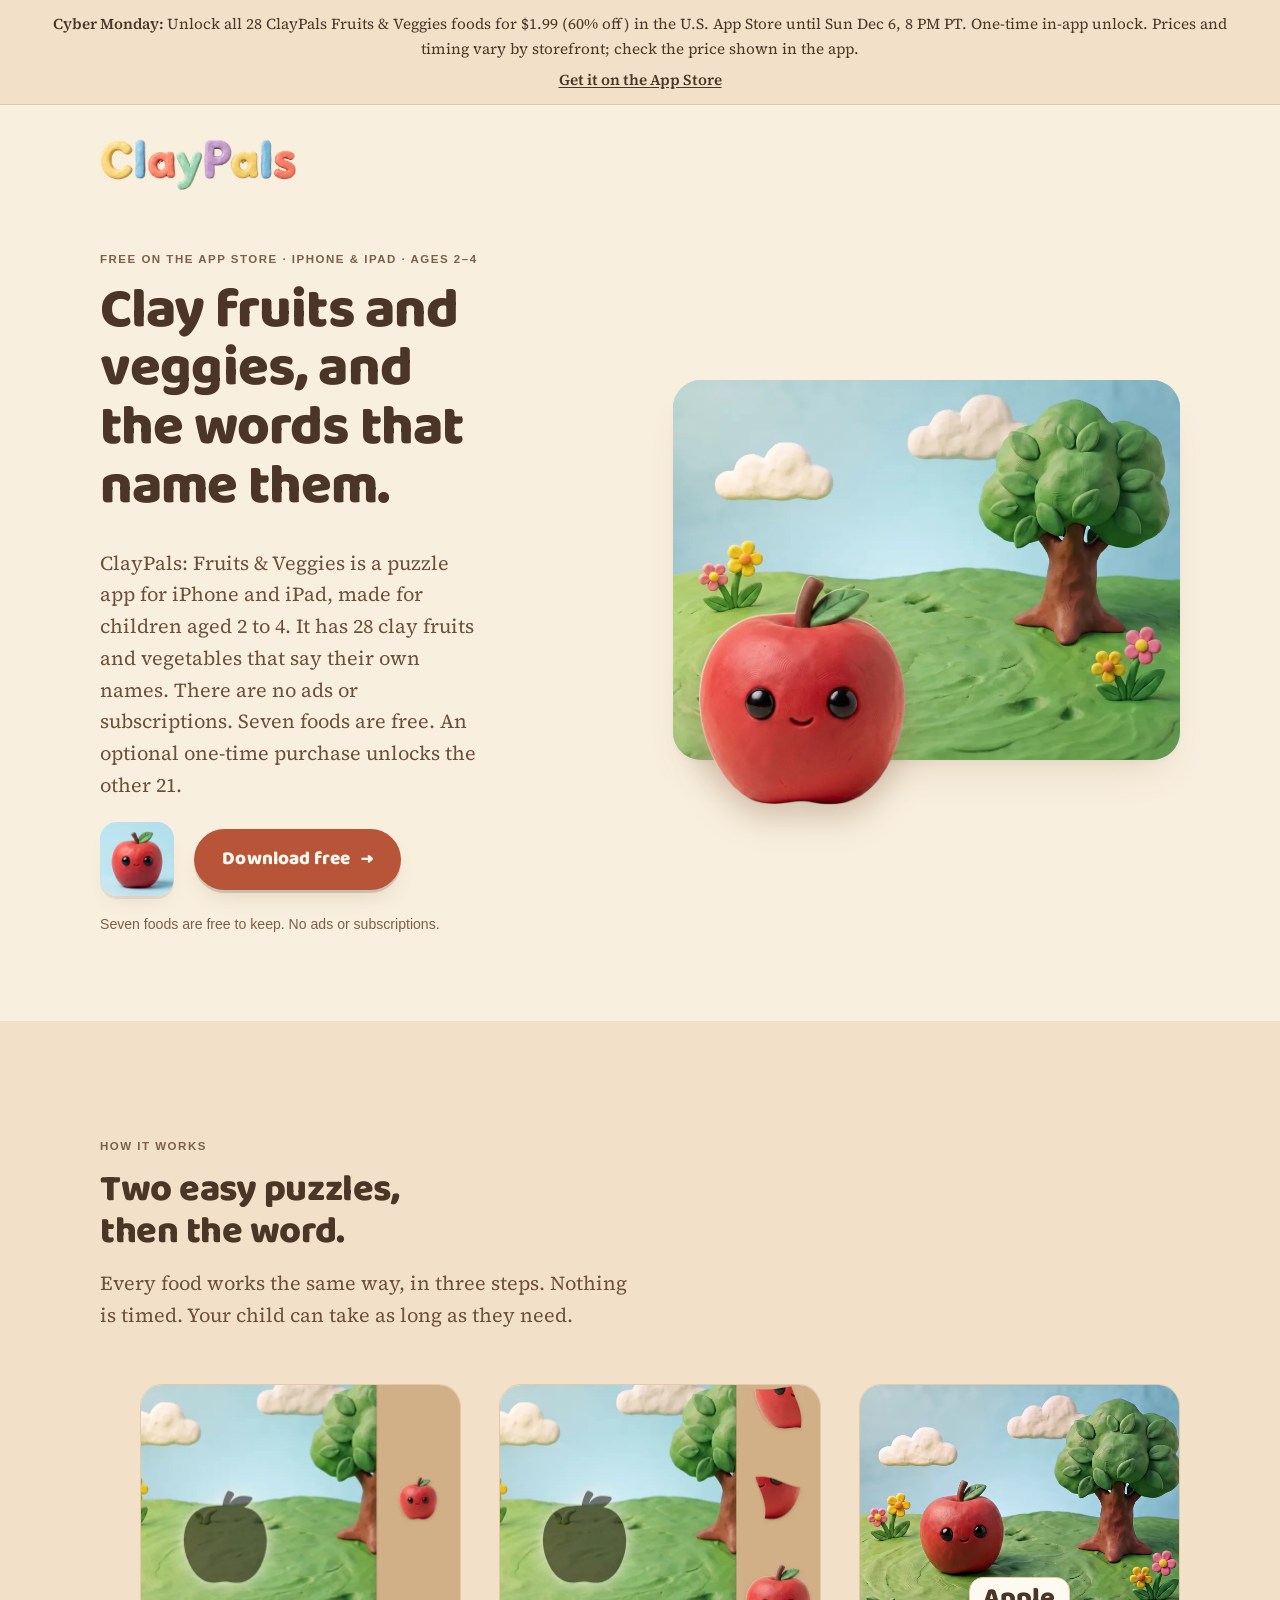
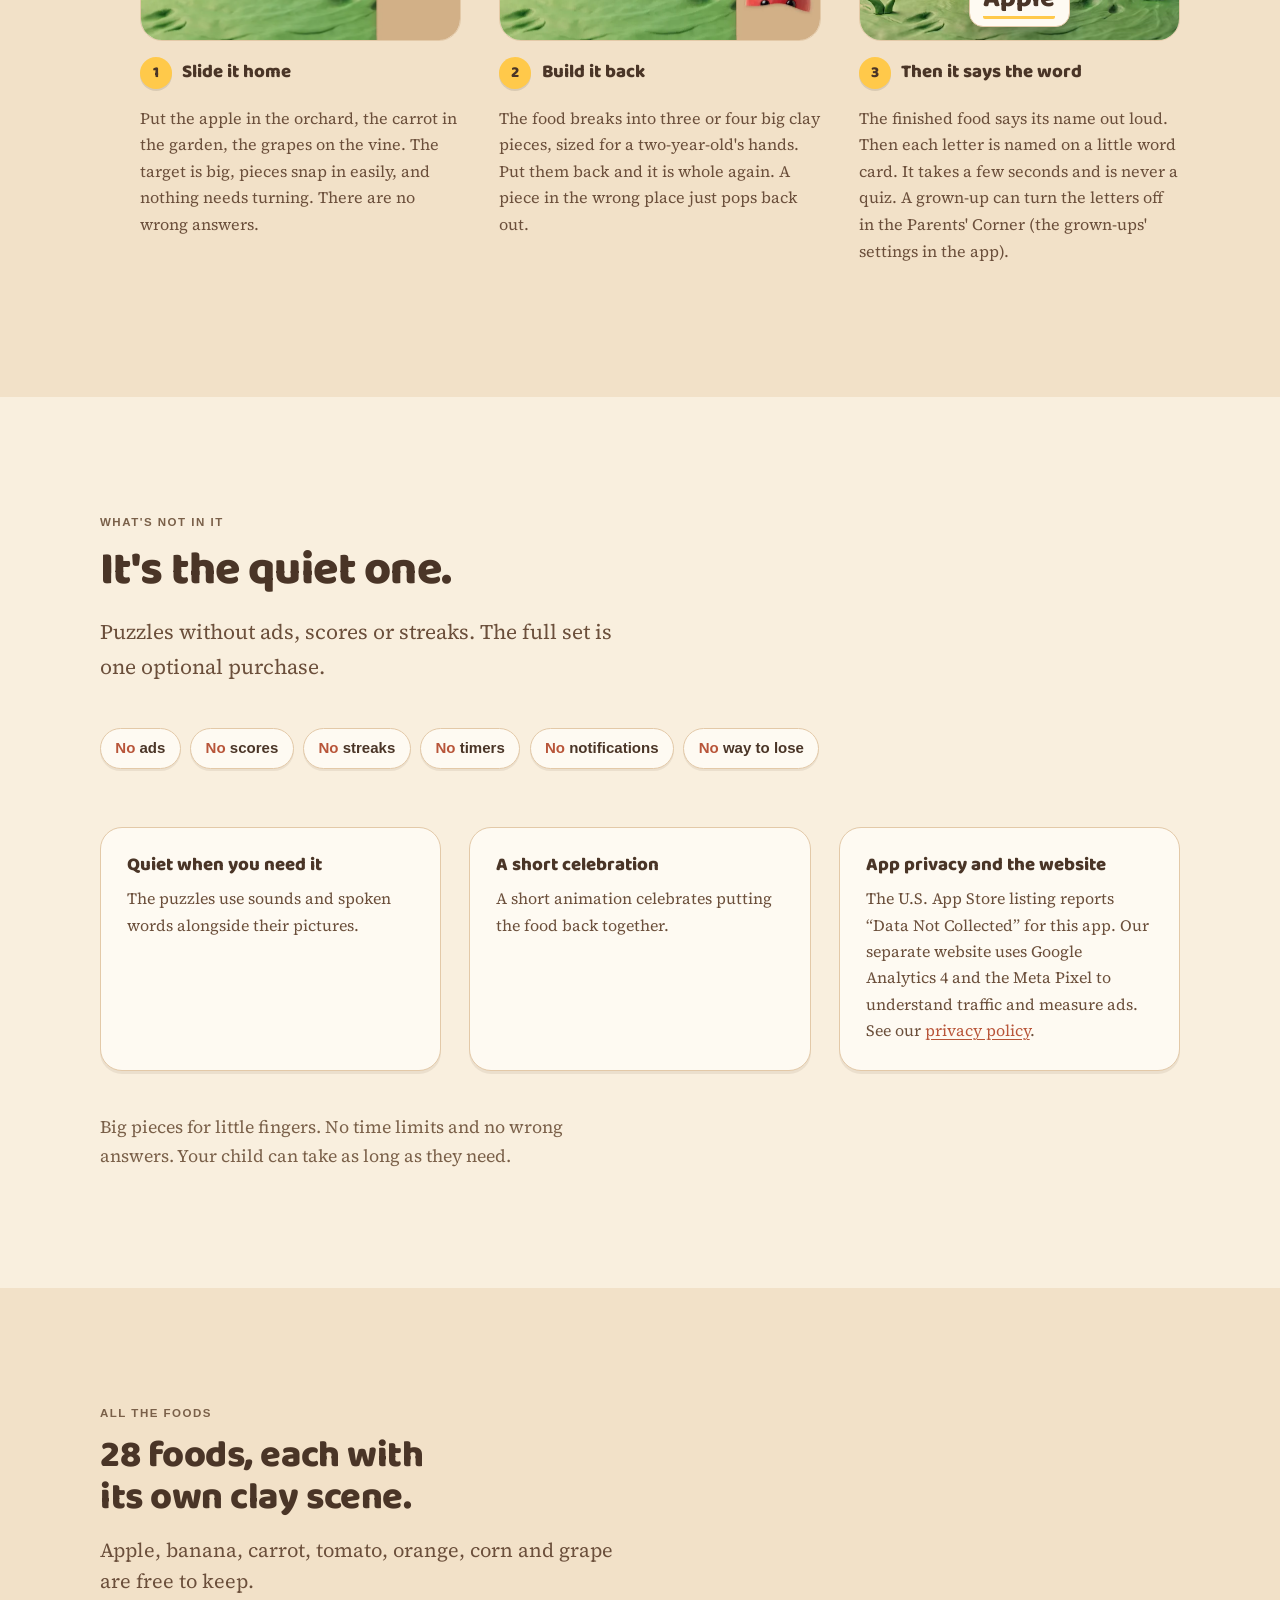
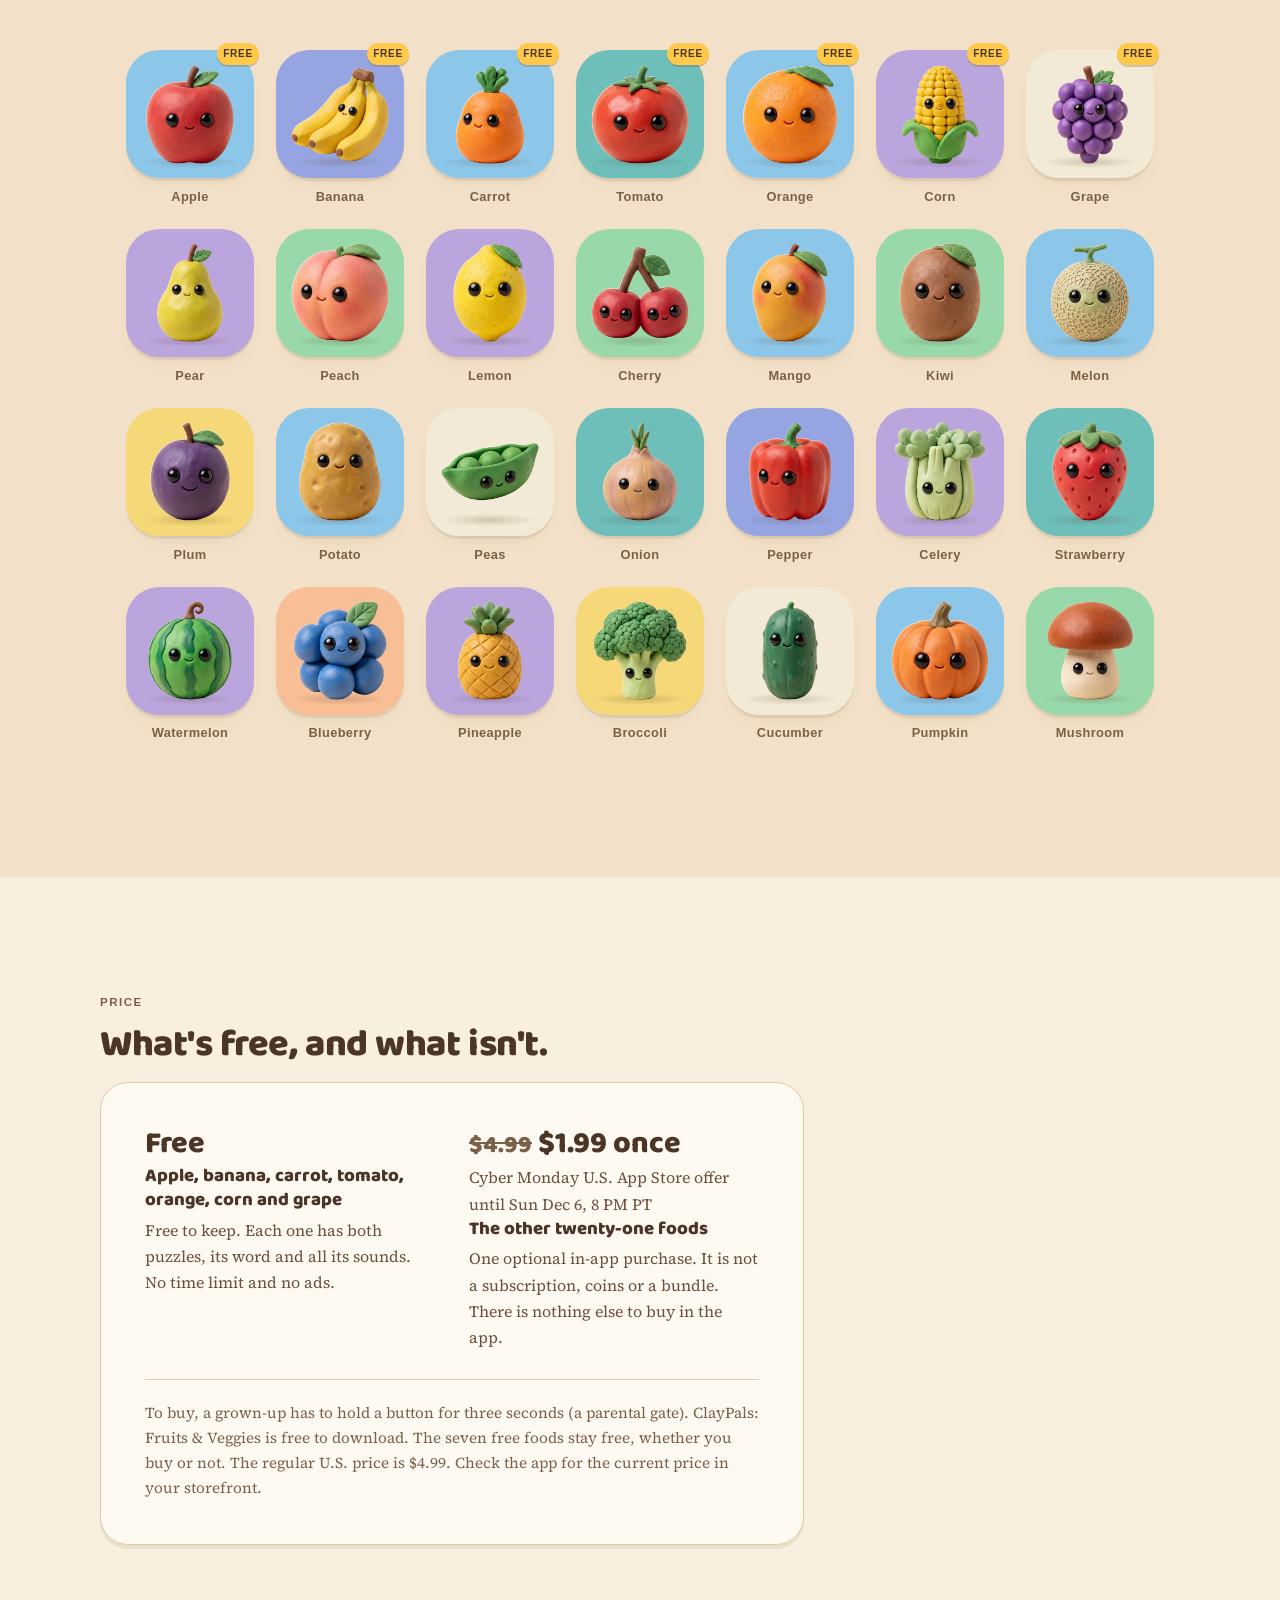
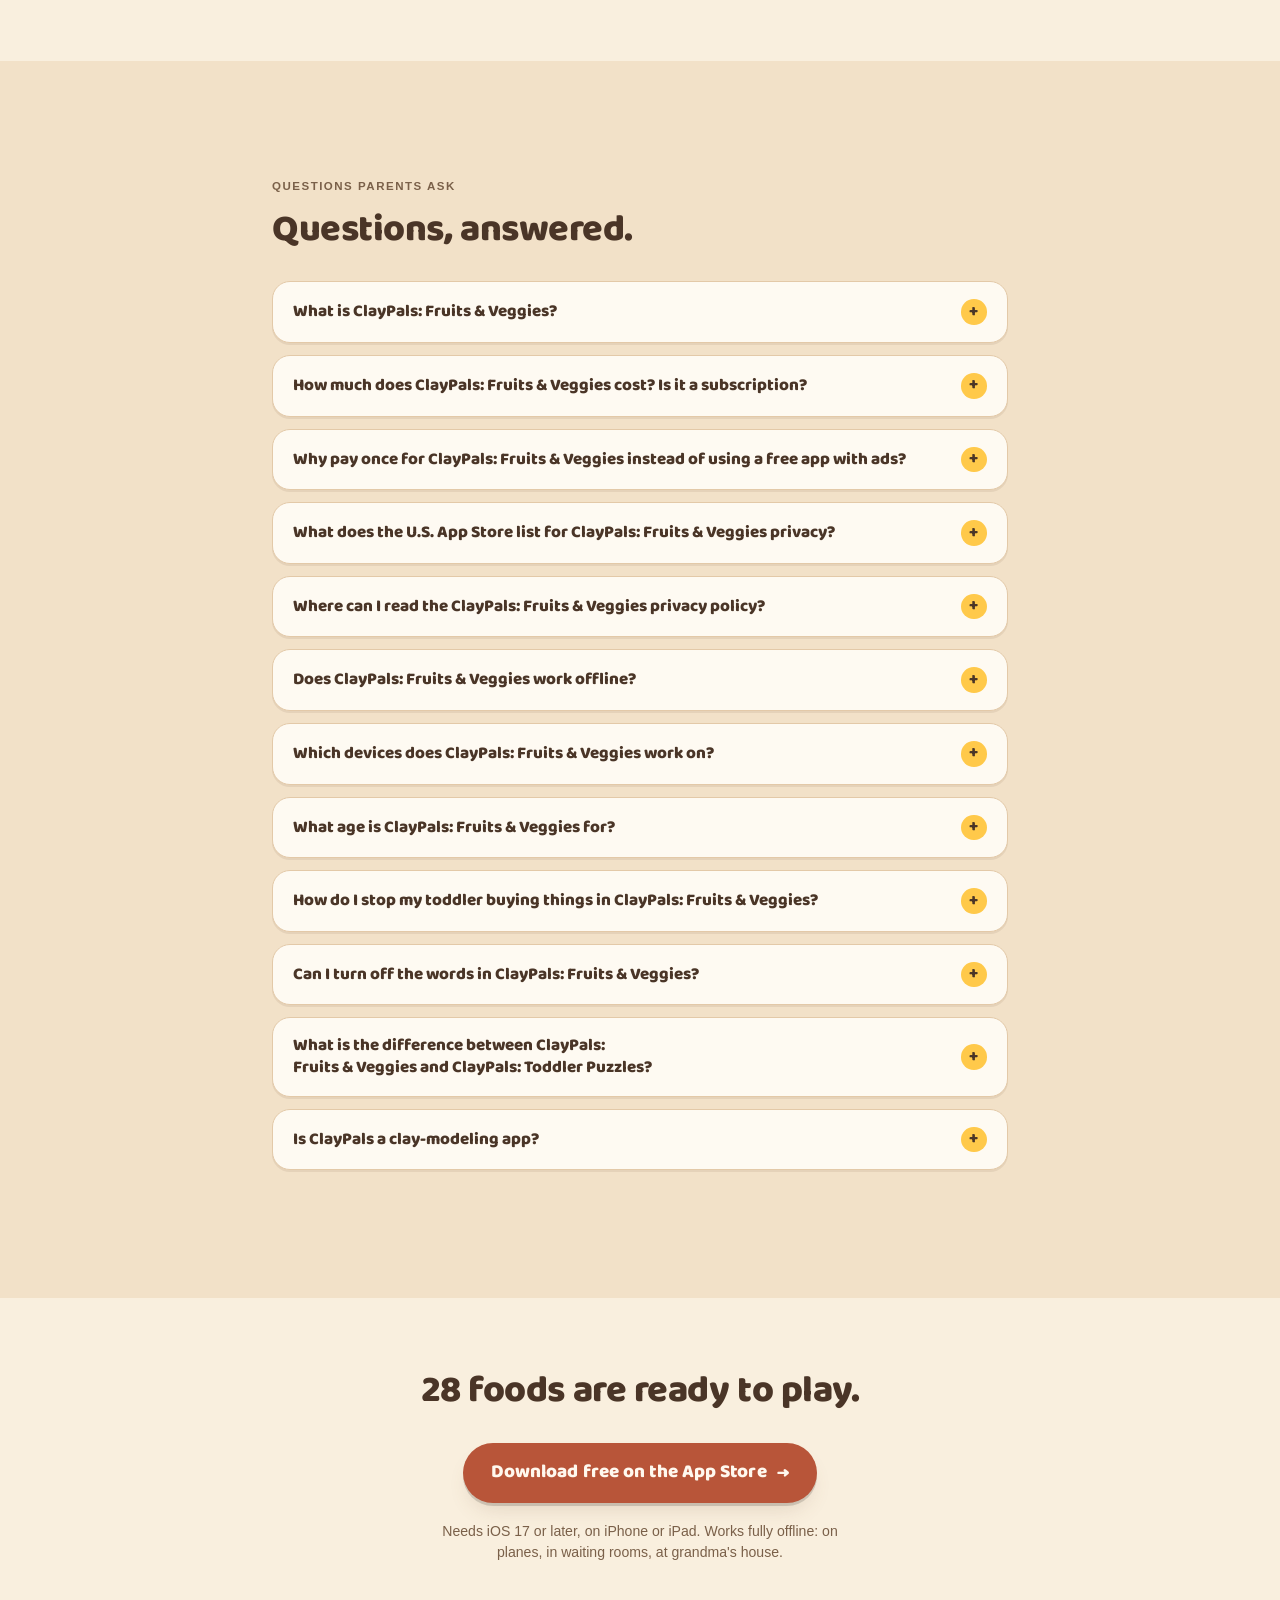
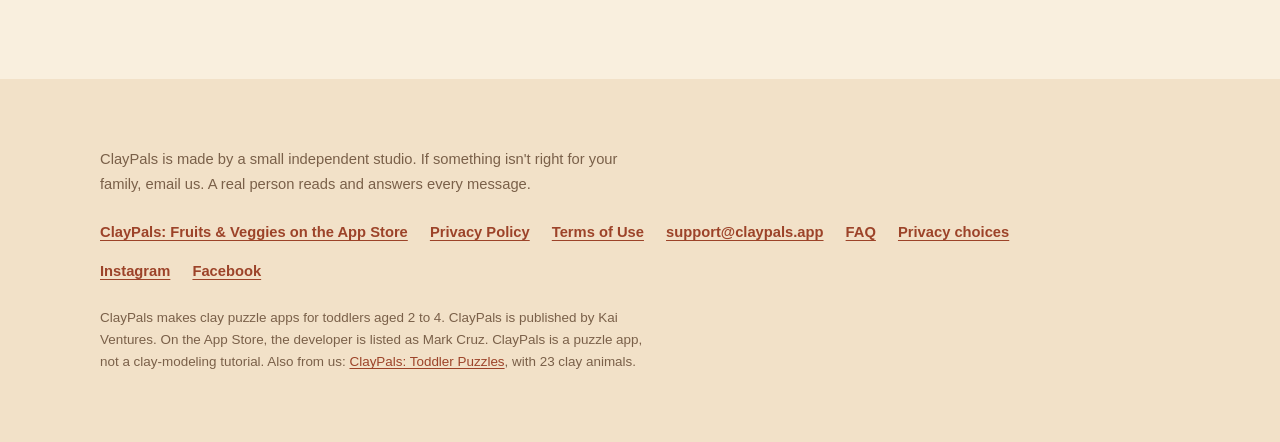
==== commit b07bb4fd: "site: clarify ClayPals app pages and qualify store claims" ====
--- a/produce/index.html
+++ b/produce/index.html
@@ -10,13 +10,13 @@
 <meta charset="utf-8">
 <meta name="viewport" content="width=device-width, initial-scale=1, viewport-fit=cover">
 <title>ClayPals: Fruits &amp; Veggies | Clay puzzle app for ages 2 to 4</title>
-<meta name="description" content="ClayPals: Fruits &amp; Veggies is a puzzle app for iPhone and iPad, for ages 2 to 4. 28 clay foods say their names. No ads. 7 are free, 21 more cost $4.99 once.">
+<meta name="description" content="ClayPals: Fruits &amp; Veggies for iPhone and iPad, ages 2 to 4. 28 clay foods. Free to download, with an optional one-time unlock. No ads.">
 <link rel="canonical" href="https://claypals.app/produce/">
 
 <meta property="og:type" content="website">
 <meta property="og:site_name" content="ClayPals">
 <meta property="og:title" content="ClayPals: Fruits &amp; Veggies, a clay puzzle app for ages 2 to 4">
-<meta property="og:description" content="Clay fruits and vegetables that say their own names. 28 foods, free to download. No ads, no subscription, and the app collects nothing.">
+<meta property="og:description" content="Clay fruits and vegetables that say their own names. 28 foods, free to download. No ads or subscriptions.">
 <meta property="og:url" content="https://claypals.app/produce/">
 <meta property="og:image" content="https://claypals.app/assets/img/og-cover-produce.jpg">
 <meta property="og:image:width" content="1200">
@@ -24,7 +24,7 @@
 <meta property="og:image:alt" content="A red clay apple in a green clay orchard, beside the word ClayPals.">
 <meta name="twitter:card" content="summary_large_image">
 <meta name="twitter:title" content="ClayPals: Fruits &amp; Veggies, a clay puzzle app for ages 2 to 4">
-<meta name="twitter:description" content="Clay fruits and vegetables that say their own names. 28 foods, free to download. No ads, no subscription, and the app collects nothing.">
+<meta name="twitter:description" content="Clay fruits and vegetables that say their own names. 28 foods, free to download. No ads or subscriptions.">
 <meta name="twitter:image" content="https://claypals.app/assets/img/og-cover-produce.jpg">
 
 <!-- Light is the default everywhere, regardless of the visitor's OS setting: the
@@ -382,14 +382,14 @@
       <div>
         <p class="label">Free on the App&nbsp;Store · iPhone &amp; iPad · Ages&nbsp;2–4</p>
         <h1>Clay fruits and veggies, and the words that name them.</h1>
-        <p class="lead">ClayPals: Fruits &amp; Veggies is a puzzle app for iPhone and iPad, made for children aged 2&nbsp;to&nbsp;4. It has 28 clay fruits and vegetables that say their own names. There are no ads, no subscription and no data collected. Seven foods are free. The other 21 cost $4.99, one time.</p>
+        <p class="lead">ClayPals: Fruits &amp; Veggies is a puzzle app for iPhone and iPad, made for children aged 2&nbsp;to&nbsp;4. It has 28 clay fruits and vegetables that say their own names. There are no ads or subscriptions. Seven foods are free. An optional one-time purchase unlocks the other 21.</p>
         <div class="cta-row">
           <img class="appicon" src="../assets/icon/produce-icon-160.webp" width="160" height="160"
                decoding="async" alt="The ClayPals: Fruits &amp; Veggies app icon: a red clay apple on a sky-blue ground.">
           <a class="btn" data-cta="hero" href="https://apps.apple.com/us/app/claypals-fruits-veggies/id6798962112">
             Download free <span class="arrow" aria-hidden="true">→</span></a>
         </div>
-        <p class="btn-note">Seven foods are free to keep. No ads, no subscription, no accounts. The app collects nothing about your child.</p>
+        <p class="btn-note">Seven foods are free to keep. No ads or subscriptions.</p>
       </div>
 
       <div class="diorama">
@@ -484,7 +484,7 @@
       <div class="prose reveal">
         <p class="label">What's not in it</p>
         <h2 class="quiet-statement">It's the quiet one.</h2>
-        <p class="quiet-sub">No ads, no scores, no streaks, and nothing collected in the app. After one purchase, there is nothing else to buy.</p>
+        <p class="quiet-sub">Puzzles without ads, scores or streaks. The full set is one optional purchase.</p>
       </div>
 
       <ul class="chips reveal">
@@ -493,25 +493,21 @@
         <li><b>No</b> streaks</li>
         <li><b>No</b> timers</li>
         <li><b>No</b> notifications</li>
-        <li><b>No</b> accounts</li>
-        <li><b>No</b> microphone</li>
-        <li><b>No</b> data collected</li>
-        <li><b>No</b> links a child can open</li>
         <li><b>No</b> way to lose</li>
       </ul>
 
       <div class="proofs">
         <div class="proof reveal">
           <h3>Quiet when you need it</h3>
-          <p>Turn on the mute switch and the app goes silent. If a podcast is playing, the app plays quietly under it and does not stop it. The background music is soft and turns off with one tap.</p>
+          <p>The puzzles use sounds and spoken words alongside their pictures.</p>
         </div>
         <div class="proof reveal">
-          <h3>The same short celebration every time</h3>
-          <p>Each celebration is one four-second clip. It is the same for that food every time.</p>
+          <h3>A short celebration</h3>
+          <p>A short animation celebrates putting the food back together.</p>
         </div>
         <div class="proof reveal">
-          <h3>Inside the app, nothing leaves the device</h3>
-          <p>The app has no analytics, tracking, accounts, microphone or speech recognition. It never listens. It works fully in airplane mode. Apple privacy label: Data Not Collected. Our website uses Google Analytics, PostHog and the Meta Pixel, tools that count visits and measure ads. See our <a href="privacy.html">privacy policy</a>.</p>
+          <h3>App privacy and the website</h3>
+          <p>The U.S. App Store listing reports “Data Not Collected” for this app. Our separate website uses Google Analytics 4 and the Meta Pixel to understand traffic and measure ads. See our <a href="privacy.html">privacy policy</a>.</p>
         </div>
       </div>
 
@@ -755,8 +751,8 @@
             <p>One optional in-app purchase. It is not a subscription, coins or a bundle. There is nothing else to buy in the app.</p>
           </li>
         </ul>
-        <p class="fineprint">To buy, a grown-up has to hold a button for three seconds (a parental gate). Family Sharing and Ask&nbsp;to&nbsp;Buy (Apple settings that let a parent approve purchases) work as normal.
-          ClayPals: Fruits &amp; Veggies is free to download. The seven free foods stay free, whether you buy or not. In the UK, the full set costs £4.99.</p>
+        <p class="fineprint">To buy, a grown-up has to hold a button for three seconds (a parental gate).
+          ClayPals: Fruits &amp; Veggies is free to download. The seven free foods stay free, whether you buy or not. The regular U.S. price is $4.99. Check the app for the current price in your storefront.</p>
       </div>
     </div>
   </section>
@@ -770,31 +766,31 @@
     <h2>Questions, answered.</h2>
     <details>
       <summary><h3>What is ClayPals: Fruits &amp; Veggies?</h3></summary>
-      <p>ClayPals: Fruits &amp; Veggies is a puzzle app for iPhone and iPad, made for children aged 2 to 4. It has 28 clay fruits and vegetables that say their own names. There are no ads, no subscription and no data collected. Seven foods are free. The other 21 cost $4.99, one time. It is made by Kai Ventures.</p>
+      <p>ClayPals: Fruits &amp; Veggies is a puzzle app for iPhone and iPad, made for children aged 2 to 4. It has 28 clay fruits and vegetables that say their own names. There are no ads or subscriptions. Seven foods are free. An optional one-time purchase unlocks the other 21. It is made by Kai Ventures.</p>
     </details>
     <details>
       <summary><h3>How much does ClayPals: Fruits &amp; Veggies cost? Is it a subscription?</h3></summary>
-      <p>ClayPals: Fruits &amp; Veggies is free to download, and the apple, banana, carrot, tomato, orange, corn and grape are free to keep. One optional in-app purchase, All Foods, unlocks the other 21 foods for $4.99, one time (£4.99 in the UK). It is not a subscription. There are no coins, no bundles and no ads.</p>
+      <p>ClayPals: Fruits &amp; Veggies is free to download, and the apple, banana, carrot, tomato, orange, corn and grape are free to keep. One optional in-app purchase, All Foods, unlocks the other 21 foods. The regular U.S. price is $4.99. Prices and offers vary by storefront; check the current price in the app. It is not a subscription. There are no coins, no bundles and no ads.</p>
     </details>
     <details>
       <summary><h3>Why pay once for ClayPals: Fruits &amp; Veggies instead of using a free app with ads?</h3></summary>
-      <p>With ClayPals: Fruits &amp; Veggies, you can try seven foods for free and unlock the rest for $4.99, one time. So there are no ads for your child to tap and no subscription to cancel. Many free kids&#x27; apps make money from ads, and many learning apps charge every month. Check an app&#x27;s privacy label before you choose.</p>
-    </details>
-    <details>
-      <summary><h3>Does ClayPals: Fruits &amp; Veggies collect data or show ads?</h3></summary>
-      <p>No. ClayPals: Fruits &amp; Veggies shows no ads and collects no data. Its Apple privacy label says Data Not Collected. The app has no analytics (usage tracking), accounts or microphone, and progress is saved only on the device. The claypals.app website is separate. It uses Google Analytics, PostHog and the Meta Pixel (tools that count visits and measure ads).</p>
-    </details>
-    <details>
-      <summary><h3>Does ClayPals: Fruits &amp; Veggies follow children&#x27;s privacy laws like COPPA?</h3></summary>
-      <p>ClayPals: Fruits &amp; Veggies collects no personal information from anyone. So it collects none from children under COPPA (the US law on children&#x27;s privacy online) or the GDPR (the privacy law in the EU and UK). Its Apple privacy label says Data Not Collected, and deleting the app removes everything it saved. Full policy: claypals.app/produce/privacy.html.</p>
+      <p>With ClayPals: Fruits &amp; Veggies, you can try seven foods for free and unlock the rest with one optional in-app purchase. So there are no ads for your child to tap and no subscription to cancel. Many free kids&#x27; apps make money from ads, and many learning apps charge every month. Check an app&#x27;s privacy label before you choose.</p>
+    </details>
+    <details>
+      <summary><h3>What does the U.S. App Store list for ClayPals: Fruits &amp; Veggies privacy?</h3></summary>
+      <p>The U.S. App Store privacy label for ClayPals: Fruits &amp; Veggies says “Data Not Collected.” This is about the app, not the separate ClayPals website. Learn more: <a href="privacy.html">claypals.app/produce/privacy.html</a>.</p>
+    </details>
+    <details>
+      <summary><h3>Where can I read the ClayPals: Fruits &amp; Veggies privacy policy?</h3></summary>
+      <p>The privacy policy explains how ClayPals: Fruits &amp; Veggies handles information and how the separate website works. Full policy: <a href="privacy.html">claypals.app/produce/privacy.html</a>.</p>
     </details>
     <details>
       <summary><h3>Does ClayPals: Fruits &amp; Veggies work offline?</h3></summary>
-      <p>Yes. ClayPals: Fruits &amp; Veggies works fully offline, including in airplane mode. You can use it on a plane, in a waiting room or anywhere without Wi-Fi. The app does not connect to the internet on its own. It only uses Apple&#x27;s App Store if a grown-up chooses to buy the full set of foods.</p>
+      <p>Yes. ClayPals: Fruits &amp; Veggies works fully offline, including in airplane mode. You can use it on a plane, in a waiting room or anywhere without Wi-Fi. The optional unlock uses the App Store.</p>
     </details>
     <details>
       <summary><h3>Which devices does ClayPals: Fruits &amp; Veggies work on?</h3></summary>
-      <p>ClayPals: Fruits &amp; Veggies works on iPhone and iPad with iOS 17 or later. It is not available for Android, and Apple lists it as not verified for Mac. The app is in English only. It does not need Wi-Fi, an account or any other app to play.</p>
+      <p>ClayPals: Fruits &amp; Veggies works on iPhone and iPad with iOS 17 or later. It is not available for Android, and Apple lists it as not verified for Mac. The app is in English only. The puzzles can be played offline.</p>
     </details>
     <details>
       <summary><h3>What age is ClayPals: Fruits &amp; Veggies for?</h3></summary>
@@ -802,11 +798,11 @@
     </details>
     <details>
       <summary><h3>How do I stop my toddler buying things in ClayPals: Fruits &amp; Veggies?</h3></summary>
-      <p>In ClayPals: Fruits &amp; Veggies, the only purchase is behind a parental gate: a grown-up has to hold a button for three seconds. Apple&#x27;s Ask to Buy (a parent approves each purchase) and Family Sharing work as normal. There is only one thing to buy, so the most anyone can spend is $4.99.</p>
-    </details>
-    <details>
-      <summary><h3>Can I turn off the letters or the sound in ClayPals: Fruits &amp; Veggies?</h3></summary>
-      <p>Yes. In ClayPals: Fruits &amp; Veggies, a grown-up can turn the letters off in the Parents&#x27; Corner (the grown-ups&#x27; settings in the app). The background music is soft and turns off with one tap. The app goes silent when the mute switch is on. It plays quietly under a podcast or music and does not stop it.</p>
+      <p>In ClayPals: Fruits &amp; Veggies, the only purchase is behind a parental gate: a grown-up has to hold a button for three seconds. There is only one optional unlock. Check the app for the price in your storefront.</p>
+    </details>
+    <details>
+      <summary><h3>Can I turn off the words in ClayPals: Fruits &amp; Veggies?</h3></summary>
+      <p>Yes. The U.S. App Store description for ClayPals: Fruits &amp; Veggies says the word feature can be turned off.</p>
     </details>
     <details>
       <summary><h3>What is the difference between ClayPals: Fruits &amp; Veggies and ClayPals: Toddler Puzzles?</h3></summary>
@@ -912,7 +908,7 @@
       "about": {
         "@id": "https://claypals.app/produce/#app"
       },
-      "dateModified": "2026-10-31",
+      "dateModified": "2026-11-25",
       "inLanguage": "en",
       "relatedLink": "https://claypals.app/"
     },
@@ -920,7 +916,7 @@
       "@type": "MobileApplication",
       "@id": "https://claypals.app/produce/#app",
       "name": "ClayPals: Fruits & Veggies",
-      "description": "ClayPals: Fruits & Veggies is a puzzle app for iPhone and iPad, made for children aged 2 to 4. It has 28 clay fruits and vegetables that say their own names. There are no ads, no subscription and no data collected. Seven foods are free. The other 21 cost $4.99, one time.",
+      "description": "ClayPals: Fruits & Veggies is a puzzle app for iPhone and iPad, made for children aged 2 to 4. It has 28 clay fruits and vegetables that say their own names. There are no ads or subscriptions. Seven foods are free. An optional one-time purchase unlocks the other 21.",
       "url": "https://claypals.app/produce/",
       "sameAs": [
         "https://apps.apple.com/us/app/claypals-fruits-veggies/id6798962112"
@@ -955,13 +951,6 @@
           "name": "Free download",
           "price": "0",
           "priceCurrency": "USD"
-        },
-        {
-          "@type": "Offer",
-          "name": "All Foods",
-          "description": "Unlocks the other 21 foods. One-time in-app purchase. Not a subscription.",
-          "price": "4.99",
-          "priceCurrency": "USD"
         }
       ]
     }
@@ -978,7 +967,7 @@
       "name": "What is ClayPals: Fruits & Veggies?",
       "acceptedAnswer": {
         "@type": "Answer",
-        "text": "ClayPals: Fruits & Veggies is a puzzle app for iPhone and iPad, made for children aged 2 to 4. It has 28 clay fruits and vegetables that say their own names. There are no ads, no subscription and no data collected. Seven foods are free. The other 21 cost $4.99, one time. It is made by Kai Ventures."
+        "text": "ClayPals: Fruits & Veggies is a puzzle app for iPhone and iPad, made for children aged 2 to 4. It has 28 clay fruits and vegetables that say their own names. There are no ads or subscriptions. Seven foods are free. An optional one-time purchase unlocks the other 21. It is made by Kai Ventures."
       }
     },
     {
@@ -986,7 +975,7 @@
       "name": "How much does ClayPals: Fruits & Veggies cost? Is it a subscription?",
       "acceptedAnswer": {
         "@type": "Answer",
-        "text": "ClayPals: Fruits & Veggies is free to download, and the apple, banana, carrot, tomato, orange, corn and grape are free to keep. One optional in-app purchase, All Foods, unlocks the other 21 foods for $4.99, one time (£4.99 in the UK). It is not a subscription. There are no coins, no bundles and no ads."
+        "text": "ClayPals: Fruits & Veggies is free to download, and the apple, banana, carrot, tomato, orange, corn and grape are free to keep. One optional in-app purchase, All Foods, unlocks the other 21 foods. The regular U.S. price is $4.99. Prices and offers vary by storefront; check the current price in the app. It is not a subscription. There are no coins, no bundles and no ads."
       }
     },
     {
@@ -994,23 +983,23 @@
       "name": "Why pay once for ClayPals: Fruits & Veggies instead of using a free app with ads?",
       "acceptedAnswer": {
         "@type": "Answer",
-        "text": "With ClayPals: Fruits & Veggies, you can try seven foods for free and unlock the rest for $4.99, one time. So there are no ads for your child to tap and no subscription to cancel. Many free kids' apps make money from ads, and many learning apps charge every month. Check an app's privacy label before you choose."
-      }
-    },
-    {
-      "@type": "Question",
-      "name": "Does ClayPals: Fruits & Veggies collect data or show ads?",
-      "acceptedAnswer": {
-        "@type": "Answer",
-        "text": "No. ClayPals: Fruits & Veggies shows no ads and collects no data. Its Apple privacy label says Data Not Collected. The app has no analytics (usage tracking), accounts or microphone, and progress is saved only on the device. The claypals.app website is separate. It uses Google Analytics, PostHog and the Meta Pixel (tools that count visits and measure ads)."
-      }
-    },
-    {
-      "@type": "Question",
-      "name": "Does ClayPals: Fruits & Veggies follow children's privacy laws like COPPA?",
-      "acceptedAnswer": {
-        "@type": "Answer",
-        "text": "ClayPals: Fruits & Veggies collects no personal information from anyone. So it collects none from children under COPPA (the US law on children's privacy online) or the GDPR (the privacy law in the EU and UK). Its Apple privacy label says Data Not Collected, and deleting the app removes everything it saved. Full policy: claypals.app/produce/privacy.html."
+        "text": "With ClayPals: Fruits & Veggies, you can try seven foods for free and unlock the rest with one optional in-app purchase. So there are no ads for your child to tap and no subscription to cancel. Many free kids' apps make money from ads, and many learning apps charge every month. Check an app's privacy label before you choose."
+      }
+    },
+    {
+      "@type": "Question",
+      "name": "What does the U.S. App Store list for ClayPals: Fruits & Veggies privacy?",
+      "acceptedAnswer": {
+        "@type": "Answer",
+        "text": "The U.S. App Store privacy label for ClayPals: Fruits & Veggies says “Data Not Collected.” This is about the app, not the separate ClayPals website. Learn more: claypals.app/produce/privacy.html."
+      }
+    },
+    {
+      "@type": "Question",
+      "name": "Where can I read the ClayPals: Fruits & Veggies privacy policy?",
+      "acceptedAnswer": {
+        "@type": "Answer",
+        "text": "The privacy policy explains how ClayPals: Fruits & Veggies handles information and how the separate website works. Full policy: claypals.app/produce/privacy.html."
       }
     },
     {
@@ -1018,7 +1007,7 @@
       "name": "Does ClayPals: Fruits & Veggies work offline?",
       "acceptedAnswer": {
         "@type": "Answer",
-        "text": "Yes. ClayPals: Fruits & Veggies works fully offline, including in airplane mode. You can use it on a plane, in a waiting room or anywhere without Wi-Fi. The app does not connect to the internet on its own. It only uses Apple's App Store if a grown-up chooses to buy the full set of foods."
+        "text": "Yes. ClayPals: Fruits & Veggies works fully offline, including in airplane mode. You can use it on a plane, in a waiting room or anywhere without Wi-Fi. The optional unlock uses the App Store."
       }
     },
     {
@@ -1026,7 +1015,7 @@
       "name": "Which devices does ClayPals: Fruits & Veggies work on?",
       "acceptedAnswer": {
         "@type": "Answer",
-        "text": "ClayPals: Fruits & Veggies works on iPhone and iPad with iOS 17 or later. It is not available for Android, and Apple lists it as not verified for Mac. The app is in English only. It does not need Wi-Fi, an account or any other app to play."
+        "text": "ClayPals: Fruits & Veggies works on iPhone and iPad with iOS 17 or later. It is not available for Android, and Apple lists it as not verified for Mac. The app is in English only. The puzzles can be played offline."
       }
     },
     {
@@ -1042,15 +1031,15 @@
       "name": "How do I stop my toddler buying things in ClayPals: Fruits & Veggies?",
       "acceptedAnswer": {
         "@type": "Answer",
-        "text": "In ClayPals: Fruits & Veggies, the only purchase is behind a parental gate: a grown-up has to hold a button for three seconds. Apple's Ask to Buy (a parent approves each purchase) and Family Sharing work as normal. There is only one thing to buy, so the most anyone can spend is $4.99."
-      }
-    },
-    {
-      "@type": "Question",
-      "name": "Can I turn off the letters or the sound in ClayPals: Fruits & Veggies?",
-      "acceptedAnswer": {
-        "@type": "Answer",
-        "text": "Yes. In ClayPals: Fruits & Veggies, a grown-up can turn the letters off in the Parents' Corner (the grown-ups' settings in the app). The background music is soft and turns off with one tap. The app goes silent when the mute switch is on. It plays quietly under a podcast or music and does not stop it."
+        "text": "In ClayPals: Fruits & Veggies, the only purchase is behind a parental gate: a grown-up has to hold a button for three seconds. There is only one optional unlock. Check the app for the price in your storefront."
+      }
+    },
+    {
+      "@type": "Question",
+      "name": "Can I turn off the words in ClayPals: Fruits & Veggies?",
+      "acceptedAnswer": {
+        "@type": "Answer",
+        "text": "Yes. The U.S. App Store description for ClayPals: Fruits & Veggies says the word feature can be turned off."
       }
     },
     {
